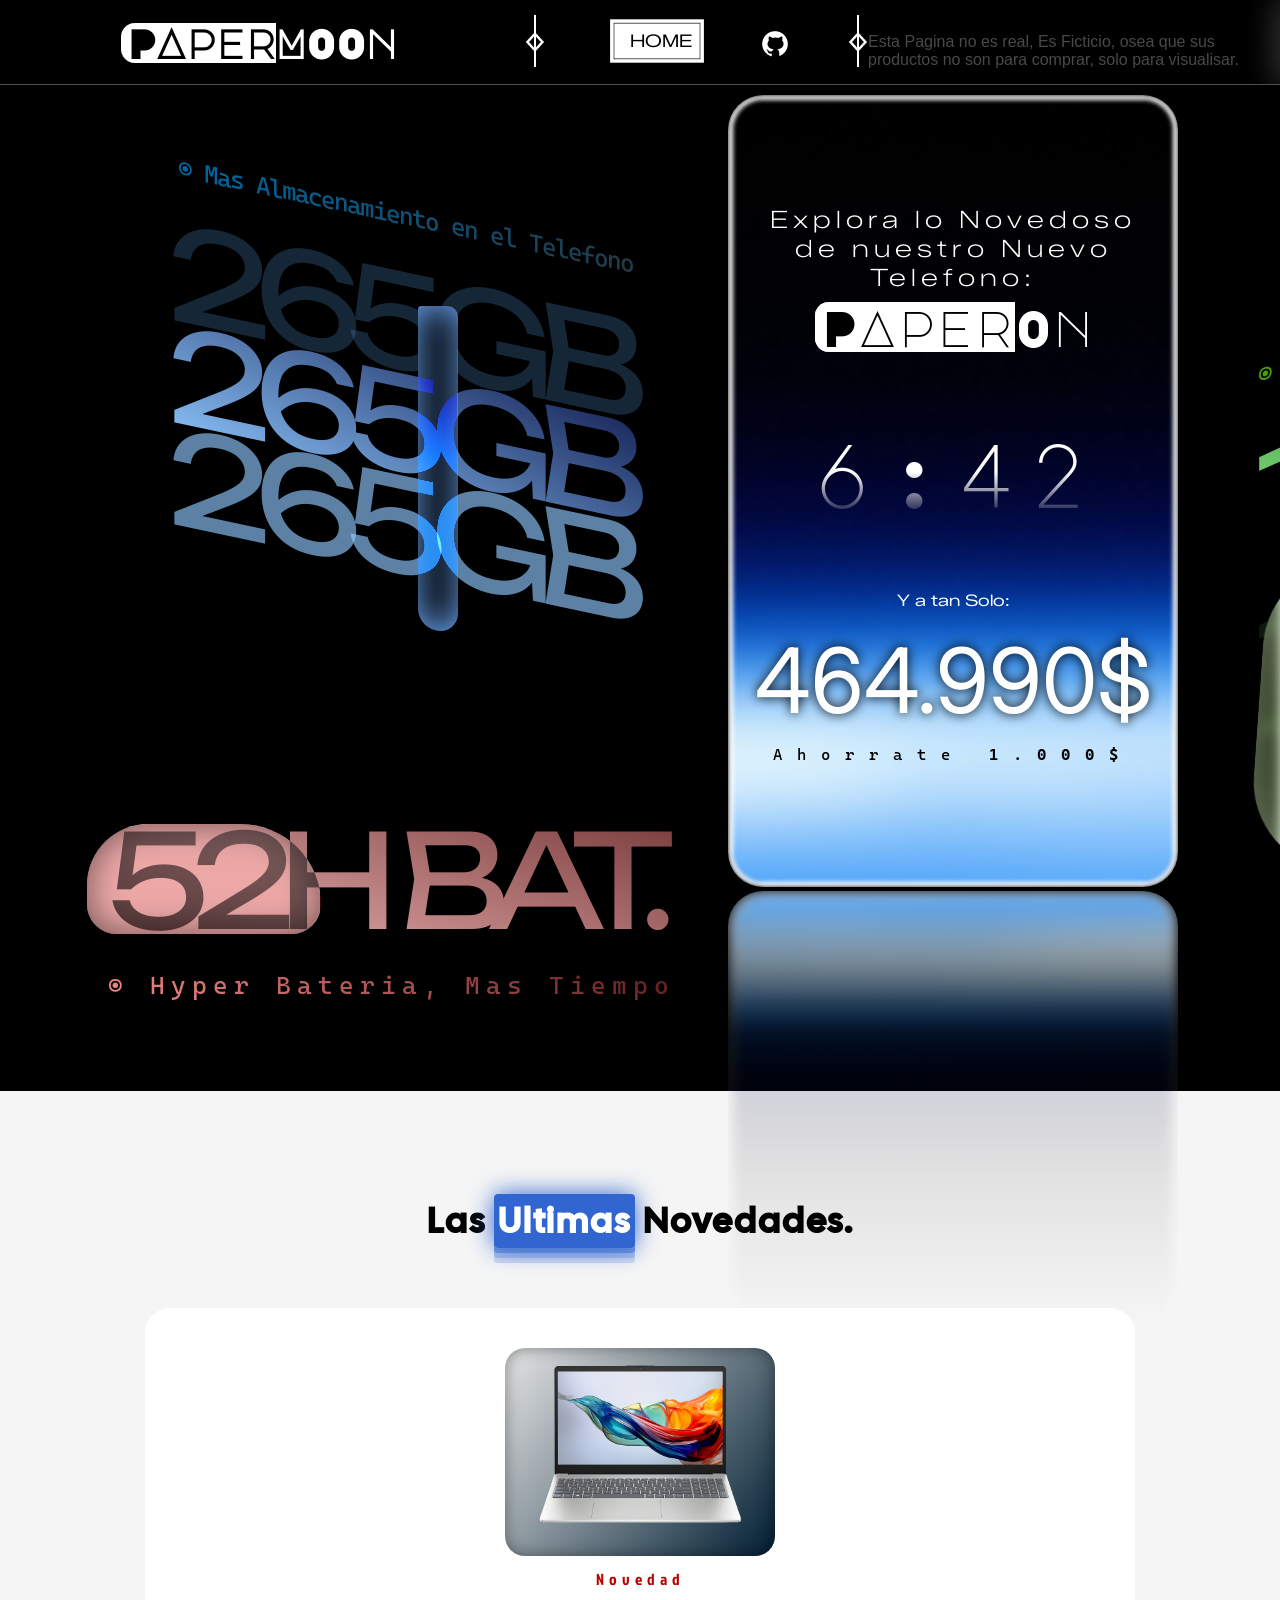
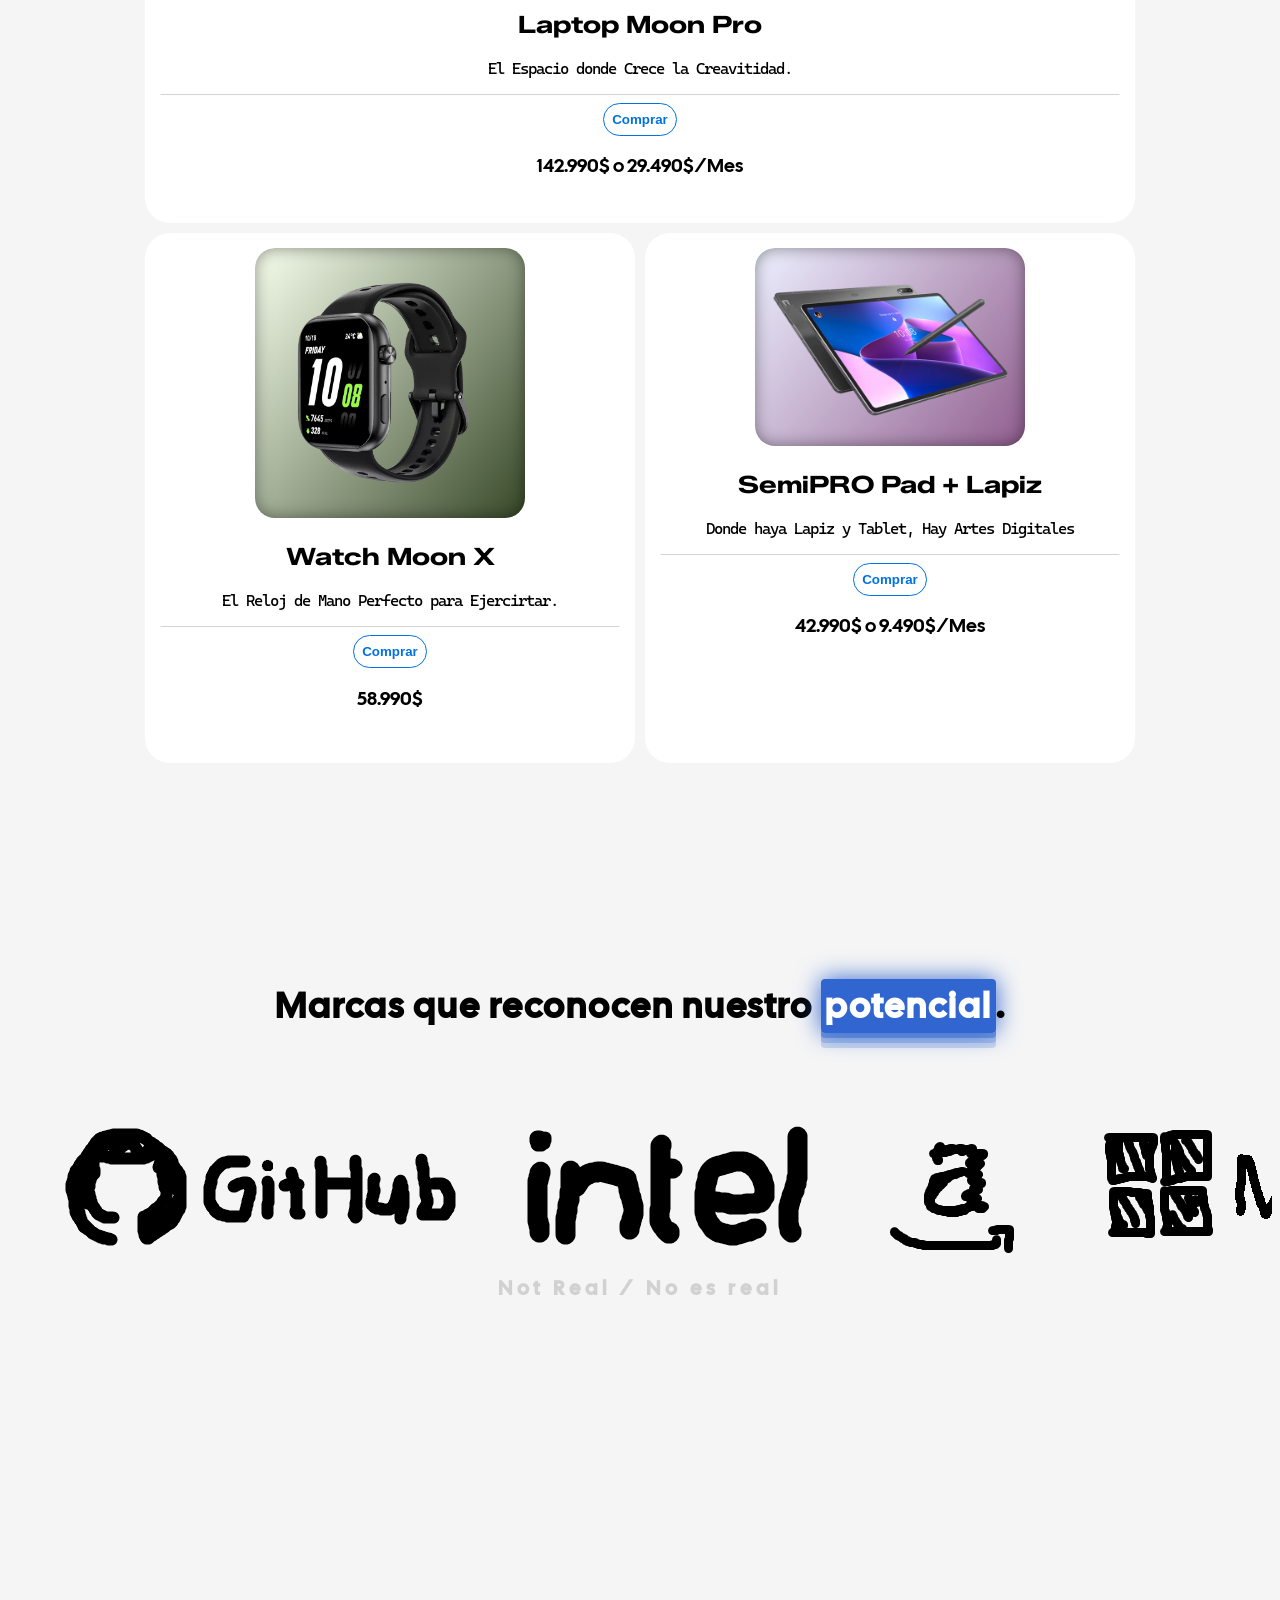
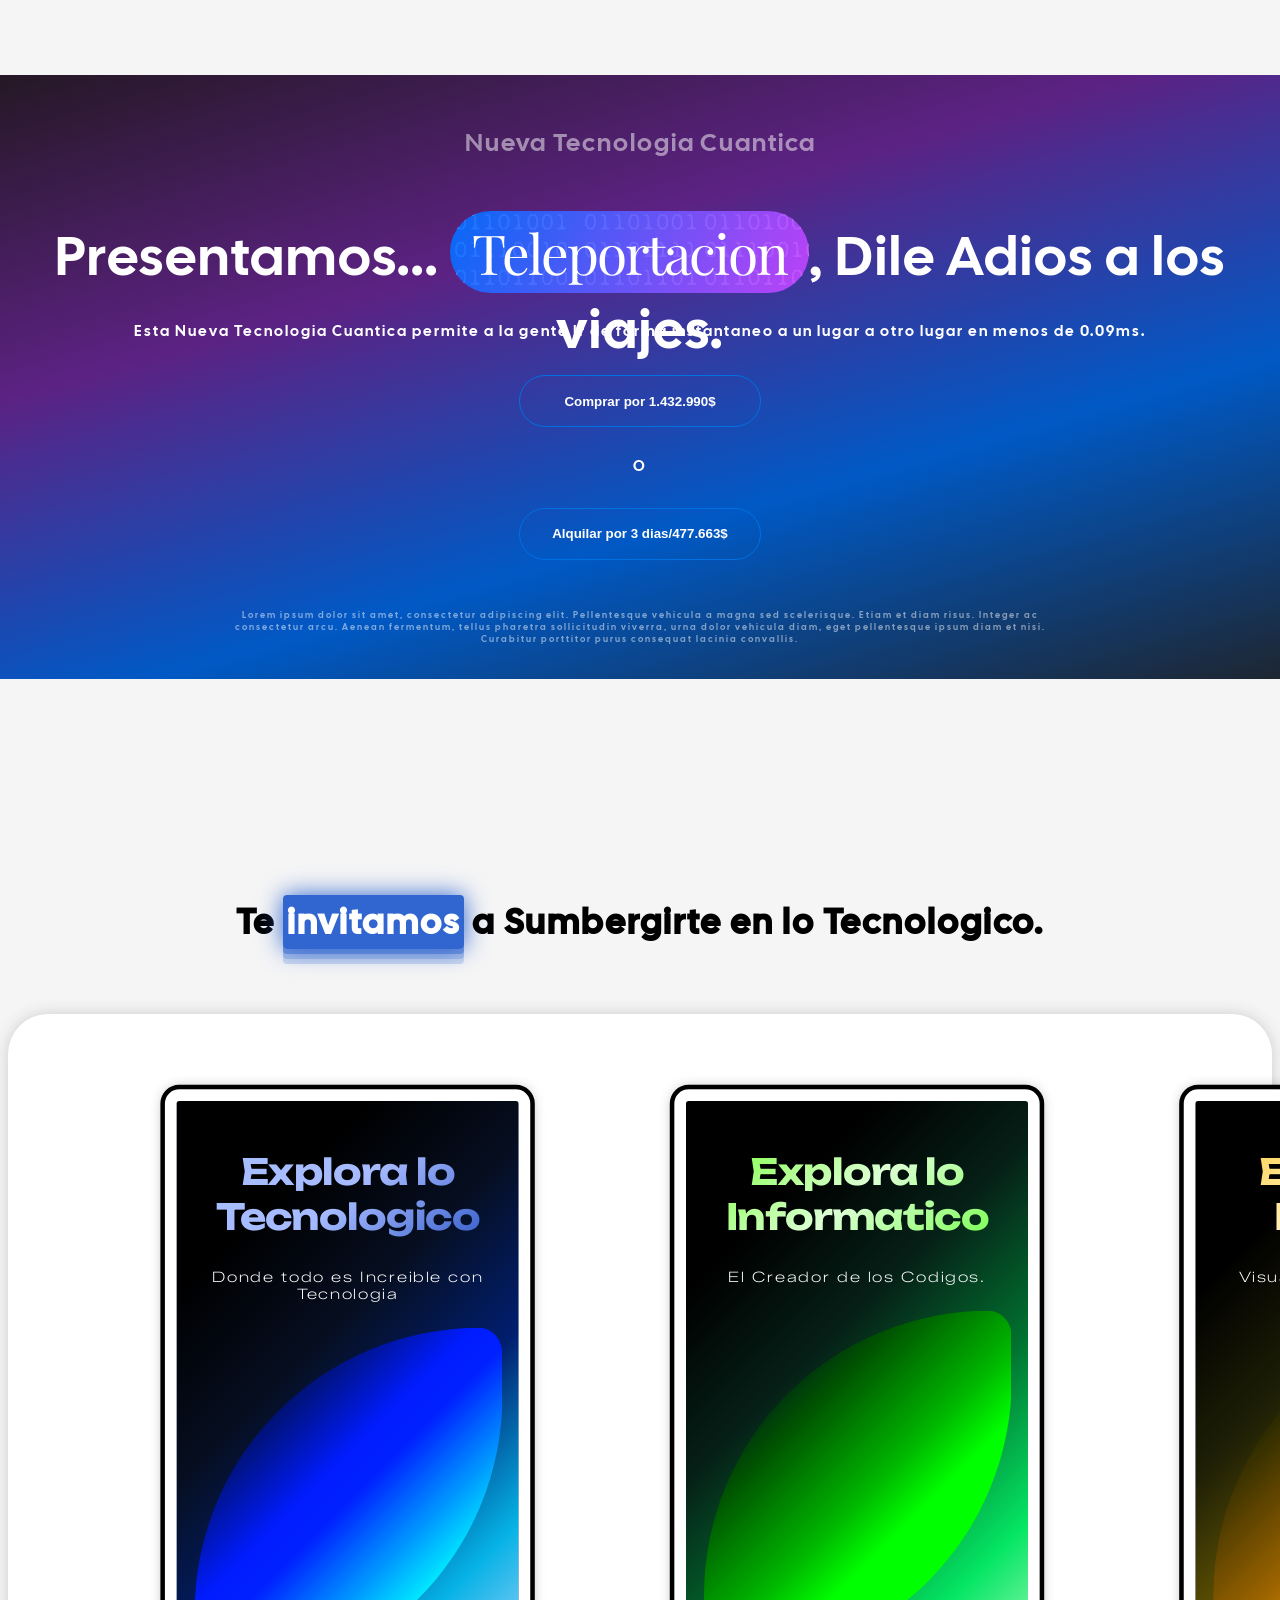
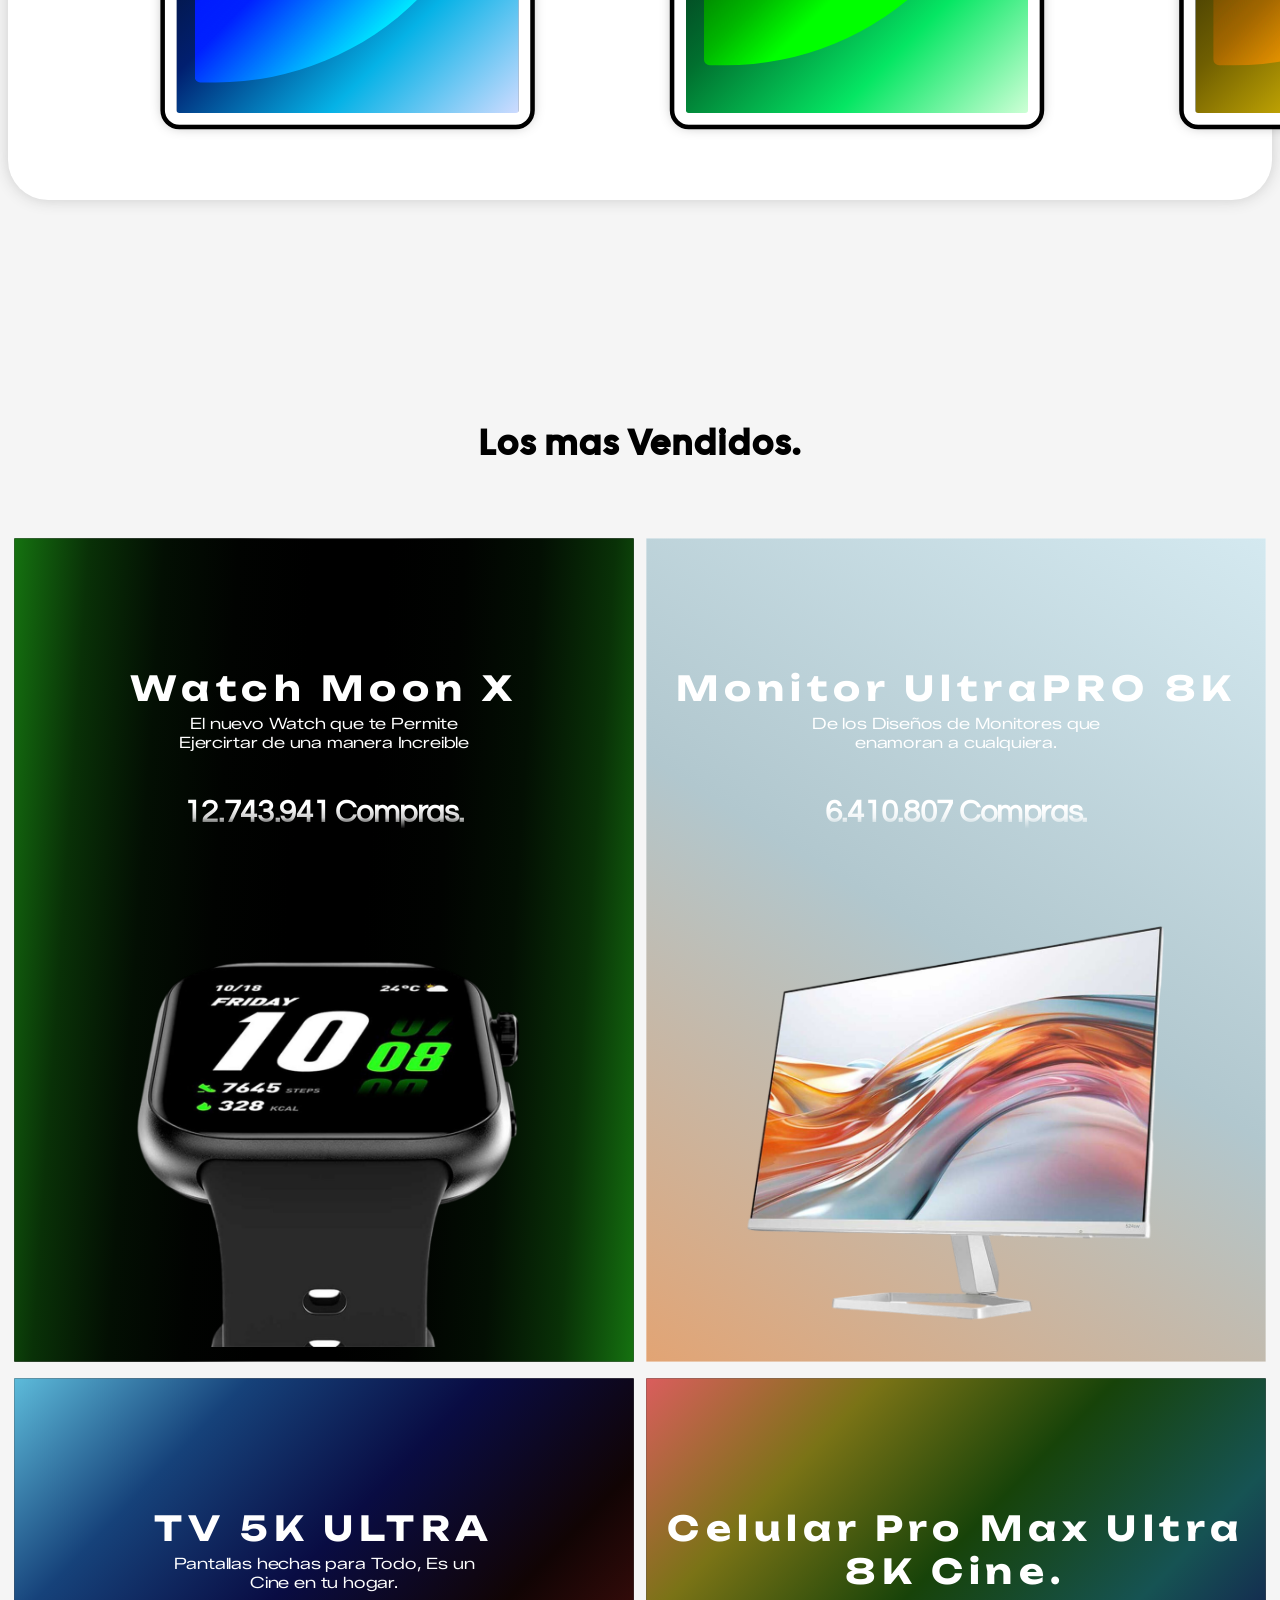
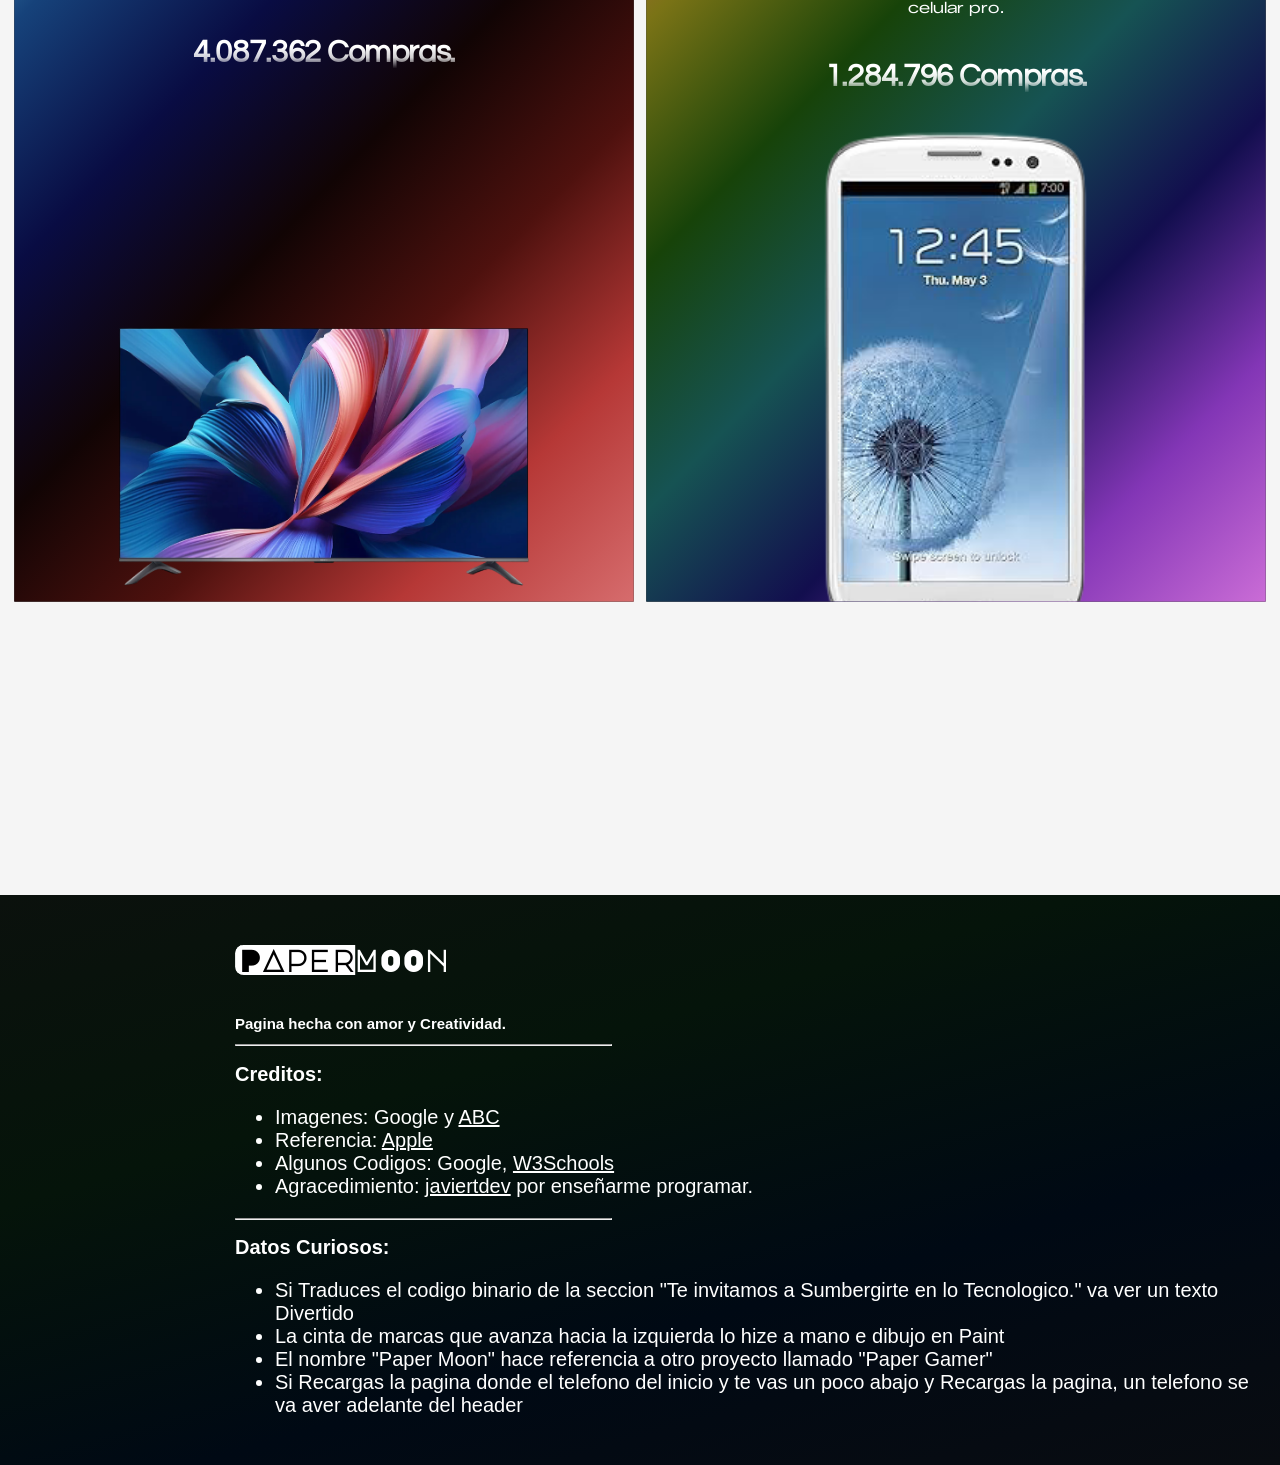
==== index.html @ 902963f0 "Creacion de PAPER MOON" ====
<!DOCTYPE html>
    <html>
        <head>
            <link href="https://fonts.googleapis.com/css2?family=Major+Mono+Display&display=swap" rel="stylesheet">

            <link href="https://fonts.googleapis.com/css2?family=Zalando+Sans+Expanded:ital,wght@0,200..900;1,200..900&display=swap" rel="stylesheet">

            <link href="https://fonts.googleapis.com/css2?family=Unbounded:wght@200..900&display=swap" rel="stylesheet">

            <link href="https://fonts.googleapis.com/css2?family=Syne+Mono&display=swap" rel="stylesheet">

            <link href="https://fonts.googleapis.com/css2?family=Turret+Road:wght@200;300;400;500;700;800&display=swap" rel="stylesheet">

            <link href="https://fonts.googleapis.com/css2?family=Cascadia+Mono:ital,wght@0,200..700;1,200..700&display=swap" rel="stylesheet">

            <link href="https://fonts.googleapis.com/css2?family=Inter:ital,opsz,wght@1,14..32,100&display=swap" rel="stylesheet">

            <link href="https://fonts.googleapis.com/css2?family=Cal+Sans&display=swap" rel="stylesheet">

            <link href="https://fonts.googleapis.com/css2?family=Jockey+One&display=swap" rel="stylesheet">

            <link href="https://fonts.googleapis.com/css2?family=Playfair+Display:ital,wght@0,400..900;1,400..900&display=swap" rel="stylesheet">

            <link href="https://fonts.googleapis.com/css2?family=Questrial&display=swap" rel="stylesheet">

            <title>Paper Moon</title>

            <meta charset="UTF-8">
            <link rel="stylesheet" href="styles.css">
            <link rel="icon" type="image/x-icon" href="Images/Logo-PAPERMOON.ico">
        </head>
        <body id="body">
            <div class="Blur-Background-Effect"></div>

            <header class="HeaderStyle">

                <h2 class="TitleStyle"><a id="PAPERstyle">PAper</a>MOOn</h2> 

                <div id="HRvertical" style="margin-left: 120px;">
                    <img style="margin-left: 9px; margin-top: 38px;" src="Images/detalleTrianguloHR.png" width="20px">
                    <div id="line-style-top"></div>
                </div>

                <a href="index.html" class="LINKBUTTONstyle">HOME</a>

                <a href="https://github.com/MaxPyxel"><img src="Images/GitHub_Logo.png" width="32px" id="icongithub"></a>

                <div id="HRvertical" style="margin-left: 120px;">
                    <img style="margin-left: 9px; margin-top: 38px;" src="Images/detalleTrianguloHR.png" width="20px">
                    <div id="line-style-top"></div>
                </div>

                <p style="color: #d8d8d856; margin-top: 40px;">Esta Pagina no es real, Es Ficticio, osea que sus productos no son para comprar, solo para visualisar.</p>
            </header>



            <div class="AIRE"></div>

            <section id="CONTENIDO_PRINCIPAL">
                <div id="Centralizador-central-top">
                    <section id="CONTENIDO_GB">
                        <p id="gb-p-telefono">265GB</p>
                        <p id="Extra-Strong-style">◉ Mas Almacenamiento en el Telefono</p>
                        <div id="circle-vidrio-detalle-2"></div>
                    </section>
            
                    <section id="CONTENIDO_RAM">
                        <p id="Extra-Strong-style-ram">◉Mas Rendimiento Ultrarapido</p>
                        <p id="ram-p-telefono">16.5RAM</p>
                        <div id="circle-vidrio-detalle-1"><img src="Images/icon1.png" width="260px" style="margin: 20px; opacity: 0.2;"></div>
                    </section>
                    
                    <section id="CONTENIDO_BATERIA">
                        <p id="bateria-p-telefono">52H BAT.</p>
                        <p id="Extra-Strong-style-bateria">◉ Hyper Bateria, Mas Tiempo</p>
                        <div id="circle-vidrio-detalle-3"></div>
                    </section>
            
                    <section id="CONTENIDO_CENTRAL_TOP">
                        <div id="fondo-oscuro-CONTENIDO-TOP-1"></div>
                        <div id="fondo-oscuro-CONTENIDO-TOP-2"></div>
                        <img id="img-nuevo-div-h2" src="Images/background-linear-central2.png">
                        <img id="img-nuevo-div-h2-borroso" src="Images/background-linear-central2.png">
            
                        <div id="borde-celular-style"></div>
            
                        <div id="div-top-nuevotelefono">
                            <h2 id="prestetacion-text-top">Explora lo Novedoso de nuestro Nuevo Telefono:<p id="p-Telefono">
                                <a id="PAPERstyle">PAper</a>On</p>
                            </a></h2>
                            <h2 id="hora-fictisia-celular-style">6<a id="pestañeo">:</a>42</h2>
                            <p id="p-precio-style">Y a tan Solo:</p>
                            <p id="precio-celular-style">464.990$</p>
                            <p id="p-precio-style-2">Ahorrate <strong>1.000$</strong></p>
                        </div>
                    </section>
                </div>
            </section>


            <div class="AIRE" style="margin-top: 320px;"></div>

            <section id="CONTENIDO_SEMI_TOP">
                <h2 class="title-se-top">Las <span class="span-style">Ultimas</span> Novedades.</h2>

                <section id="CONTENIDO_NOVEDADES_BOXS">
                    <div class="Box-Novedades-type-1">
                        <img class="image-novedades-producto" src="Images/icon-objet-novedades-1.png" width="250px">
                        <p style="color: #bf0000; margin-top: 8px; letter-spacing: 5px; font-family: 'Jockey One';">Novedad</p>
                        <h2 class="h2-title-novedades-div">Laptop Moon Pro</h2>
                        <p class="desc-p-novedades-div">El Espacio donde Crece la Creavitidad.</p>
        
                        <hr style="border-color: transparent; border-top: 0.1px rgb(211, 211, 211) solid;">
        
                        <button class="button-comprar-novedades" onclick="alert('El Producto Viene en Camino C:')">Comprar</button>
                        <h1 class="preci-novedades-div">142.990$ o 29.490$/Mes</h1>
                    </div>

                    <div class="display-horizontal-novedades-div">
                        <div class="Box-Novedades-type-2">
                            <img class="image-novedades-producto" src="Images/icon-objet-novedades-2.png" width="250px" style="background-image: linear-gradient(-52deg, #384929, #f7ffed);">
                            <h2 class="h2-title-novedades-div">Watch Moon X</h2>
                            <p class="desc-p-novedades-div">El Reloj de Mano Perfecto para Ejercirtar.</p>
            
                            <hr style="border-color: transparent; border-top: 0.1px rgb(211, 211, 211) solid;">
            
                            <button class="button-comprar-novedades" onclick="alert('El Producto Viene en Camino C:')">Comprar</button>
                            <h1 class="preci-novedades-div">58.990$</h1>
                        </div>
        
                        <div class="Box-Novedades-type-3">
                            <img class="image-novedades-producto" src="Images/icon-objet-novedades-3.png" width="250px" style="background-image: linear-gradient(-52deg, #915f8f, #edf0ff);">
                            <h2 class="h2-title-novedades-div">SemiPRO Pad + Lapiz</h2>
                            <p class="desc-p-novedades-div">Donde haya Lapiz y Tablet, Hay Artes Digitales</p>
            
                            <hr style="border-color: transparent; border-top: 0.1px rgb(211, 211, 211) solid;">
            
                            <button class="button-comprar-novedades" onclick="alert('El Producto Viene en Camino C:')">Comprar</button>
                            <h1 class="preci-novedades-div">42.990$ o 9.490$/Mes</h1>
                        </div>
                    </div>
                </section>

            </section>

            <section id="CONTENIDO_MEDIO_TOP">
                <h2 class="title-se-top">Marcas que reconocen nuestro <span class="span-style">potencial</span>.</h2>
                <div id="marcas-move-anim-div"></div>
                <h2 class="title-se-top" style="color: rgb(209, 209, 209); letter-spacing: 5px; font-size: 20px;">Not Real / No es real</h2>
            </section>

            <section id="CONTENIDO_ESPECIAL">
                <h2 class="title-especial-top-1">Nueva Tecnologia Cuantica</h2>
                <h2 class="title-especial-top-2">Presentamos... <div id="background-image-style-special"><span class="span-style-2">Teleportacion</span></div>, Dile Adios a los viajes.</h2>
                <p class="title-especial-top-3">Esta Nueva Tecnologia Cuantica permite a la gente Ir de forma instantaneo a un lugar a otro lugar en menos de 0.09ms.</p>

                <div style="width: 240px; margin: 0 auto;">
                    <button class="button-comprar-teleportacion" onclick="alert('1, 2, 3... Ha Sido Teleportado!!!')">Comprar por 1.432.990$</button>
                    <h2 class="title-especial-top-3" style="margin-top: 30px;">O</h2>
                    <button class="button-comprar-teleportacion" onclick="alert('1, 2, 3... Alquilado!!!')">Alquilar por 3 dias/477.663$</button>
                </div>

                <h2 class="title-especial-top-1" style="font-size: 9px; width: 830px; margin: 0 auto; margin-top: 50px;">Lorem ipsum dolor sit amet, consectetur adipiscing elit. Pellentesque vehicula a magna sed scelerisque. Etiam et diam risus. Integer ac consectetur arcu. Aenean fermentum, tellus pharetra sollicitudin viverra, urna dolor vehicula diam, eget pellentesque ipsum diam et nisi. Curabitur porttitor purus consequat lacinia convallis.</h2>
            </section>

            <h2 class="title-se-top" style="margin-top: 220px;">Te <span class="span-style">invitamos</span> a Sumbergirte en lo Tecnologico.</h2>

            <section id="CONTENIDO_MEDIO_ABAJO">
                <div id="Centralizador-central-abajo">
                    <div class="Box-Comercio">
                        <h2 id="title-div-tecn">Explora lo Tecnologico</h2>
                        <p id="desc-div-tecn">Donde todo es Increible con Tecnologia</p>
            
                        <p id="cero-uno-text-div-tecn">01010100 01101001 01101001 01101001 01101001 01100010 01110101 01110010 01101111 01101110 00101100 00100000 01110000 01100001 01101100 01101101 01100001 00100000 01100101 01101110 00100000 01101100 01100001 00100000 01100011 01100001 01100010 01100101 01111010 01100001 00101100 00100000 01110100 01101001 01101001 01101001 01101001 01100010 01110101 01110010 01101111 01101110 00101100 00100000 01110000 01100001 01101100 01101101 01100001 00100000 01100101 01101110 00100000 01101100 01100001 00100000 01101110 01100001 01110010 01101001 01111010 00101100 00100000 01110100 01101001 01101001 01101001 01101001 01101001 01100010 01110101 01110010 01101111 01101110 00101100 00100000 01110000 01100001 01101100 01101101 01100001 00100000 01100101 01101110 00100000 01101100 01100001 01110011 00100000 01101111 01110010 01100101 01101010 01100001 01110011 00101100 00100000 01100101 01100011 01101000 01101111 00100000 01110000 01101111 01110010 00100000 01101101 01100001 01111000 00101110</p>
                    </div>
    
                    <div class="Box-Comercio-2">
                        <h2 id="title-div-tecn-2">Explora lo Informatico</h2>
                        <p id="desc-div-tecn">El Creador de los Codigos.</p>
            
                        <p id="cero-uno-text-div-tecn">01010100 01101001 01101001 01101001 01101001 01100010 01110101 01110010 01101111 01101110 00101100 00100000 01110000 01100001 01101100 01101101 01100001 00100000 01100101 01101110 00100000 01101100 01100001 00100000 01100011 01100001 01100010 01100101 01111010 01100001 00101100 00100000 01110100 01101001 01101001 01101001 01101001 01100010 01110101 01110010 01101111 01101110 00101100 00100000 01110000 01100001 01101100 01101101 01100001 00100000 01100101 01101110 00100000 01101100 01100001 00100000 01101110 01100001 01110010 01101001 01111010 00101100 00100000 01110100 01101001 01101001 01101001 01101001 01101001 01100010 01110101 01110010 01101111 01101110 00101100 00100000 01110000 01100001 01101100 01101101 01100001 00100000 01100101 01101110 00100000 01101100 01100001 01110011 00100000 01101111 01110010 01100101 01101010 01100001 01110011 00101100 00100000 01100101 01100011 01101000 01101111 00100000 01110000 01101111 01110010 00100000 01101101 01100001 01111000 00101110</p>
                    </div>
    
                    <div class="Box-Comercio-3">
                        <h2 id="title-div-tecn-3">Explora lo Increible</h2>
                        <p id="desc-div-tecn">Visual + Codigo = Increible</p>
            
                        <p id="cero-uno-text-div-tecn">01010100 01101001 01101001 01101001 01101001 01100010 01110101 01110010 01101111 01101110 00101100 00100000 01110000 01100001 01101100 01101101 01100001 00100000 01100101 01101110 00100000 01101100 01100001 00100000 01100011 01100001 01100010 01100101 01111010 01100001 00101100 00100000 01110100 01101001 01101001 01101001 01101001 01100010 01110101 01110010 01101111 01101110 00101100 00100000 01110000 01100001 01101100 01101101 01100001 00100000 01100101 01101110 00100000 01101100 01100001 00100000 01101110 01100001 01110010 01101001 01111010 00101100 00100000 01110100 01101001 01101001 01101001 01101001 01101001 01100010 01110101 01110010 01101111 01101110 00101100 00100000 01110000 01100001 01101100 01101101 01100001 00100000 01100101 01101110 00100000 01101100 01100001 01110011 00100000 01101111 01110010 01100101 01101010 01100001 01110011 00101100 00100000 01100101 01100011 01101000 01101111 00100000 01110000 01101111 01110010 00100000 01101101 01100001 01111000 00101110</p>
                    </div>
                </div>
            </section id="CONTENIDO_SEMI_ABAJO">
                <h2 class="title-se-top" style="margin-top: 220px;">Los mas Vendidos.</h2>

                <div id="display-horizontal-vendidos-div">

                    <div class="Box-Vendidos">
                        <h2 class="name-producto-vendidos-box">Watch Moon X</h2>
                        <p class="desc-producto-vendidos-box">El nuevo Watch que te Permite Ejercirtar de una manera Increible</p>
    
                        <h1 class="numero-compras-vendidos-box">12.743.941 Compras.</h1>
    
                        <div class="div-image-vendidos-box">
                            <img class="image-vendidos-bottom-box-1" src="Images/objet-1-images.png" width="489px">
                        </div>
                    </div>
                    
                    <div class="Box-Vendidos-2">
                        <h2 class="name-producto-vendidos-box">Monitor UltraPRO 8K</h2>
                        <p class="desc-producto-vendidos-box">De los Diseños de Monitores que enamoran a cualquiera.</p>
    
                        <h1 class="numero-compras-vendidos-box">6.410.807 Compras.</h1>
    
                        <div class="div-image-vendidos-box" style="bottom: 0; width: 520px;">
                            <img class="image-vendidos-bottom-box-1" src="Images/objet-2-images.png" width="520px">
                        </div>
                    </div>
                </div>

                 <div id="display-horizontal-vendidos-div">
                    <div class="Box-Vendidos-3">
                             <h2 class="name-producto-vendidos-box">TV 5K ULTRA</h2>
                             <p class="desc-producto-vendidos-box">Pantallas hechas para Todo, Es un Cine en tu hogar.</p>
         
                             <h1 class="numero-compras-vendidos-box">4.087.362 Compras.</h1>
         
                             <div class="div-image-vendidos-box" style="width: 420px; bottom: 0; margin-top: 264px;">
                                 <img class="image-vendidos-bottom-box-1" src="Images/objet-3-images.png" width="420px">
                             </div>
                         </div>
                         
                     <div class="Box-Vendidos-4">
                             <h2 class="name-producto-vendidos-box">Celular Pro Max Ultra 8K Cine.</h2>
                             <p class="desc-producto-vendidos-box">celular pro.</p>
         
                             <h1 class="numero-compras-vendidos-box">1.284.796 Compras.</h1>
         
                             <div class="div-image-vendidos-box" style="bottom: 0; width: 290px;">
                                 <img class="image-vendidos-bottom-box-1" src="Images/telefono-max.png" width="290px">
                             </div>
                         </div>
                    </div>
                </div>
            </section>

            <div class="AIRE" style="margin-top: 200px;"></div>

            <div class="footer">
                <p style="width: 620px; scale: calc(0.6); margin-bottom: 30px;" id="p-Telefono"><a id="PAPERstyle">PAper</a>MOOn</p>

                <h2 style="color: white; margin-left: 205px; font-size: 15px; font-family: 'Gill Sans', 'Gill Sans MT', Calibri, 'Trebuchet MS', sans-serif;">Pagina hecha con amor y Creatividad.</h2>

                <hr style="margin-left: 205px; width: 375px;">

                <h2 style="color: white; margin-left: 205px; font-size: 20px; font-family: 'Gill Sans', 'Gill Sans MT', Calibri, 'Trebuchet MS', sans-serif;">Creditos:</h2>
                
                <ul style="color: white; margin-left: 205px; font-size: 20px; font-family: 'Gill Sans', 'Gill Sans MT', Calibri, 'Trebuchet MS', sans-serif;">
                    <li>Imagenes: Google y <a style="color: white;" href="https://www.abc.cl">ABC</a></li>
                    <li>Referencia: <a style="color: white;" href="https://www.apple.com"> Apple</a></li>
                    <li>Algunos Codigos: Google, <a style="color: white;" href="https://www.w3schools.com">W3Schools</a></li>
                    <li>Agracedimiento: <a style="color: white;" href="https://github.com/javiertdev">javiertdev</a> por enseñarme programar.</li>
                </ul>

                <hr style="margin-left: 205px; width: 375px;">

                <h2 style="color: white; margin-left: 205px; font-size: 20px; font-family: 'Gill Sans', 'Gill Sans MT', Calibri, 'Trebuchet MS', sans-serif;">Datos Curiosos:</h2>

                <ul style="color: white; margin-left: 205px; font-size: 20px; font-family: 'Gill Sans', 'Gill Sans MT', Calibri, 'Trebuchet MS', sans-serif;">
                    <li>Si Traduces el codigo binario de la seccion "Te invitamos a Sumbergirte en lo Tecnologico." va ver un texto Divertido</li>
                    <li>La cinta de marcas que avanza hacia la izquierda lo hize a mano e dibujo en Paint</li>
                    <li>El nombre "Paper Moon" hace referencia a otro proyecto llamado "Paper Gamer"</li>
                    <li>Si Recargas la pagina donde el telefono del inicio y te vas un poco abajo y Recargas la pagina, un telefono se va aver adelante del header</li>
                </ul>
            </div>

        </body>
    </html>
---- styles.css ----
.TitleStyle {
    color: white;
    font-family: "Major Mono Display", sans-serif;
    margin-left: 120px;
    margin-top: 30px;
    font-size: 40px;
    display: inline-flex;
}

#HRvertical {
    width: 40px;
    height: 60px;
    margin-left: 50px;
    position: relative;
    display: inline-flex;
}

#PAPERstyle {
    background-color: white;
    height: 40px;
    color: black;
    border-bottom-left-radius: 14px;
    border-top-left-radius: 14px;
    border-left: 5px solid white;
}

.LINKBUTTONstyle {
    background-color: white;
    color: black;
    width: 107px;
    height: 30px;
    padding: 10px;
    border: 1px solid black;
    outline: 5px solid white;
    text-align: center;
    font-size: 25px;
    font-family: "Zalando Sans Expanded", sans-serif;
    text-decoration: none;
    cursor: pointer;
    margin-top: 22px;
    margin-left: 50px;
    padding-left: 22px;
    transition: ease 0.12s, font-weight 0.26s, outline-width 0.02s;
    display: inline-flex;
    scale: calc(0.7);
}

.LINKBUTTONstyle:hover {
    outline-width: 11px;
    outline-style: double;
    color: white;
    background-color: black;
    border-radius: 2px;
}

.LINKBUTTONstyle:active {
    background-color: white;
    color: black;
    outline-width: 2px;
}

.HeaderStyle {
    background-color: rgba(0, 0, 0, 0.623);
    width: 100%;
    height: 90px;
    border-bottom: 1px black;
    padding: 1px;
    padding-right: 15px;
    margin-top: -8px;
    margin-left: -8px;
    box-shadow: 0 0 15px black;
    position: fixed;
    display: inline-flex;
    z-index: 2;
    border-bottom: 0.1px solid rgba(255, 255, 255, 0.315);
}

.Blur-Background-Effect {
    background-color: rgba(0, 0, 0, 0);
    backdrop-filter: blur(16px);
    z-index: 1;
    position: fixed;
    width: 100%;
    height: 90px;
    padding: 1px;
    padding-right: 15px;
    margin-top: -8px;
    margin-left: -8px;
}

.AIRE {
    width: 100%;
    height: 83px;
    padding: 1px;
    padding-right: 15px;
    margin-top: -8px;
    margin-left: -8px;
}

.Image-Central {
    width: 100%;
    height: 100%;
    z-index: -2;
    opacity: 0.2;
    filter: saturate(0%);
    box-shadow: 0 0 40px rgb(0, 0, 0), 0 0 9px white;
    border-bottom: 15px solid rgb(20, 20, 20);
    -webkit-mask-image: linear-gradient(black, transparent);
    mask-image: linear-gradient(black, transparent);
    -webkit-user-drag: none;
    user-select: none;
    position: absolute;
    margin: -8px;
}

#line-style-top {
    width: 2px;
    height: 52px;
    position: absolute;
    background-color: white;
    margin-top: 22px;
    margin-left: 18px;
}

#CONTENIDO_CENTRAL_TOP {
    background-color: transparent;
    width: 100%;
    margin: 0 auto;
}

#Centralizador-central-top {
    margin: 0 auto;
    width: 1888px;
}

#body {
    background-color: #f5f5f5;
    font-family: Arial, Helvetica, sans-serif;
    color: black;
}


#div-top-nuevotelefono {
    background-color: transparent;
    margin-left: 720px;
    margin-top: 31px;
    width: 450px;
}

#prestetacion-text-top {
    color: white;
    z-index: 2;
    margin-top: 120px;
    letter-spacing: 5px;
    font-family: "Zalando Sans Expanded", sans-serif;
    font-weight: lighter;
    text-align: center;
    width: 400px;
    font-size: 24px;
    margin-left: 25px;
}

#img-nuevo-div-h2 {
    width: 440px;
    margin-top: -110px;
    margin-left: 720px;
    border: 5px white solid;
    position: absolute;
    border-radius: 35px;
    z-index: -1;
    filter: blur(2px);
    -webkit-mask-image: linear-gradient(black, black);
    mask-image: linear-gradient(black, black);
    animation-name: prender-telefono-start-anim;
    animation-duration: 1.2s;
}

@keyframes prender-telefono-start-anim {
    0% {opacity: 0;}
    82% {opacity: 0;}
    100% {opacity: 1;}
}

#p-Telefono {
    color: white;
    font-family: "Major Mono Display", sans-serif;  
    font-weight: bolder;
    font-size: 50px;
    text-align: center;
    margin-top: 10px;
    letter-spacing: 2px;
    margin-left: 2px;
    animation-name: text-rotate-linear-gradient;
    animation-timing-function: 1s;
    animation-iteration-count: infinite;
    animation-timing-function: linear;
}

@keyframes text-rotate-linear-gradient {
    0% {letter-spacing: 0px;}
    100% {letter-spacing: 22px;}
}

#img-nuevo-div-h2-borroso {
    width: 440px;
    height: 420px;
    margin-top: 686px;
    filter: blur(6px);
    transform: rotate(180deg);
    margin-left: 720px;
    border: 5px white double;
    position: absolute;
    border-radius: 35px;
    z-index: -1;
    -webkit-mask-image: linear-gradient(transparent, rgba(0, 0, 0, 0.075), rgba(0, 0, 0, 0.199), black);
    mask-image: linear-gradient(transparent, rgba(0, 0, 0, 0.075), rgba(0, 0, 0, 0.192), black);
    animation-name: prender-telefono-start-anim;
    animation-duration: 1.2s;
}

#gb-p-telefono {
    background: linear-gradient(20deg, #8fc9ff, #0a1347);
    background-clip: text;        
    color: transparent;
    font-family: "Unbounded";
    text-shadow: 0 102px #8fc9ffa4, 0 -102px #569add3f;
    font-size: 130px;
    margin-left: 160px;
    margin-top: 260px;
    letter-spacing: -16px;
    width: 500px;
    transform: skewY(12deg);
}

#ram-p-telefono {
    background: linear-gradient(20deg, #98ff8f, #0a4714);
    background-clip: text;        
    color: transparent;
    font-family: "Unbounded";
    text-shadow: 0 168px #61a75b25, 0 268px #98ff8f1f;
    font-size: 130px;
    letter-spacing: -16px;
    width: 590px;
    z-index: 0;
    transform: skewY(-15deg);
    margin-top: 0;
}

#bateria-p-telefono {
    background: linear-gradient(20deg, #fabfbf, #470a0a);
    background-clip: text;        
    color: transparent;
    font-family: "Unbounded";
    font-size: 130px;
    letter-spacing: -16px;
    width: 890px;
    z-index: 0;
}

#Extra-Strong-style {
    letter-spacing: -2px;
    font-size: 25px;
    background: linear-gradient(to right, #0066a1, #ffffff2c);
    background-clip: text;        
    color: transparent;
    margin-top: -420px;
    margin-left: 170px;
    width: 590px;
    height: 40px;
    font-family: "Cascadia Mono";
    transform: skewY(12deg);
}

#Extra-Strong-style-ram {
    letter-spacing: 6px;
    font-size: 25px;
    background: linear-gradient(to right, #48a100, #ffffff2c);
    background-clip: text;        
    color: transparent;
    margin-top: 70px;
    width: 640px;
    height: 40px;
    font-family: "Cascadia Mono";
    transform: skewY(-15deg);
}


#Extra-Strong-style-bateria {
    letter-spacing: 6px;
    font-size: 25px;
    background: linear-gradient(20deg, #ff8f8f, #470a0a);   
    background-clip: text;        
    color: transparent;
    transform: rotate(0deg);
    margin-top: -120px;
    width: 640px;
    height: 40px;
    font-family: "Cascadia Mono";
}

#CONTENIDO_GB {
    margin-top: -120px;
    width: 660px;
    position: absolute;
    animation-name: start-web-animation-anim;
    animation-duration: 1.8s;
    animation-timing-function: cubic-bezier(0.175, 0.285, 1.32, 1.275);
}

#CONTENIDO_RAM {
    position: absolute;
    margin-left: 1250px;
    height: 120px;
    animation-name: start-web-animation-anim-2;
    animation-duration: 1.8s;
    animation-timing-function: cubic-bezier(0.175, 0.285, 1.32, 1.275);
}

#CONTENIDO_BATERIA {
    position: absolute;
    margin-left: 100px;
    margin-top: 465px;
    height: 120px;
    animation-name: start-web-animation-anim-3;
    animation-duration: 1.8s;
    animation-timing-function: cubic-bezier(0.175, 0.285, 1.32, 1.275);
}

@keyframes start-web-animation-anim {
    0% {transform: translateY(150px); opacity: 0; filter: blur(6px);}
    100% {transform: translateY(0px); opacity: 1; filter: blur(0px);}
}

@keyframes start-web-animation-anim-2 {
    0% {opacity: 0;}
    20% {transform: translateY(80px); opacity: 0; filter: blur(6px);}
    100% {transform: translateY(0px); opacity: 1; filter: blur(0px);}
}

@keyframes start-web-animation-anim-3 {
    0% {opacity: 0;}
    15% {transform: translateY(-50px); opacity: 0; filter: blur(6px);}
    100% {transform: translateY(0px); opacity: 1; filter: blur(0px);}
}

#borde-celular-style {
    width: 440px;
    height: 782px;
    filter: blur(2px);
    transform: rotate(180deg);
    margin-left: 720px;
    margin-top: -110px;
    border: 5px white double;
    background-color: black;
    opacity: 0;
    position: absolute;
    border-radius: 35px;
    -webkit-mask-image: linear-gradient(black, black);
    mask-image: linear-gradient(black, black);
    animation-name: invisble-start-telefono-anim;
    animation-duration: 1.2s;
    z-index: 3;
}

@keyframes invisble-start-telefono-anim {
    0% {opacity: 1;}
    82% {opacity: 1;}
    100% {opacity: 0;}
}

#hora-fictisia-celular-style {
    color: white;
    text-align: center;
    font-weight: lighter;
    font-size: 90px;
    letter-spacing: 5px;
    font-family: "Major Mono Display", sans-serif;
    -webkit-mask-image: linear-gradient(to top, rgba(0, 0, 0, 0), black, black);
    mask-image: linear-gradient(to top, rgba(0, 0, 0, 0), black, black);
}

#telefono-a-style {
    font-family: "Space Mono";
    letter-spacing: -3px;
}

#pestañeo {
    z-index: 1;
    animation-name: pestañeo-anim;
    animation-duration: 1s;
    animation-iteration-count: infinite;
}

@keyframes pestañeo-anim {
    0% {opacity: 1;}
    92% {opacity: 1;}
    100% {opacity: 0;}
}

#icongithub {
    margin-left: 40px;
    margin-top: 35px;
    position: absolute;
}

#circle-vidrio-detalle-1 {
    background-color: #9cff4b2a;
    box-shadow: 0 0 85px rgba(255, 255, 255, 0.438) inset;
    backdrop-filter: blur(6px);
    width: 310px;
    height: 310px;
    margin-top: -65px;
    transform: rotate(184deg);
    border-radius: 90px;
    border-bottom-left-radius: 150px;
    border-top-left-radius: 12px;
    z-index: 1;
    position: absolute;
    animation-name: movemiento-flotando-anim;
    animation-duration: 88s;
    animation-iteration-count: infinite;
    animation-timing-function: cubic-bezier(0.19, 2, 0.82, 2);
}

#circle-vidrio-detalle-2 {
    background-color: #4b8aff00;
    box-shadow: 0 0 35px rgb(111, 173, 255) inset;
    backdrop-filter: contrast(300%);
    filter: contrast();
    width: 40px;
    height: 325px;
    margin-top: 25px;
    margin-left: 410px;
    border-radius: 1910px;
    border-bottom-left-radius: 4120px;
    border-bottom-right-radius: 3125px;
    border-top-left-radius: 582px;
    z-index: 1;
    position: absolute;
    animation-name: movemiento-flotando-anim-2;
    animation-duration: 58s;
    animation-iteration-count: infinite;
    animation-timing-function: cubic-bezier(0.19, 2, 0.82, 2);
}

#circle-vidrio-detalle-3 {
    background-color: #ce1d1d63;
    box-shadow: 0 0 35px rgba(0, 0, 0, 0.534) inset;
    backdrop-filter: invert(100%);
    width: 234px;
    height: 110px;
    margin-top: -212px;
    margin-left: -21px;
    transform: rotate(180deg);
    border-radius: 1510px;
    border-bottom-left-radius: 4120px;
    border-bottom-right-radius: 3125px;
    z-index: 1;
    position: absolute;
}

@keyframes movemiento-flotando-anim {
    0% {margin-top: -65px; transform: skewY(-15deg);}
    50% {margin-top: 0px; transform: skewY(-25deg);}
    100% {margin-top: -65px; transform: skewY(-15deg);}
}

@keyframes movemiento-flotando-anim-2 {
    0% {margin-top: 12px; transform: rotateX(45deg); transform: rotate(13deg);}
    50% {margin-top: 22px; transform: rotateX(0deg); transform: rotateY(0deg);transform: rotate(16deg);}
    100% {margin-top: 12px; transform: rotateX(40deg);transform: rotate(13deg);}
}

.Box-Comercio {
    box-shadow: 0 0 15px rgba(0, 0, 0, 0.411);
    background-color: #233C67;
    font-family: "Unbounded";
    color: white;
    width: 340px;
    height: 640px;
    padding: 20px;
    text-align: center;
    border-radius: 16px;
    cursor: pointer;
    border: 13px solid rgb(255, 255, 255);
    outline: 5px solid rgb(0, 0, 0);
    background-image: linear-gradient(315deg, #cedbff, #05b2e6, #011F70, #060e20, black, black);
    transition: all ease 0.22s, border-radius 0.6s;
    margin-left: 80px;
    margin-right: 80px;
}

.Box-Comercio:hover {
    scale: calc(1.02);
    outline-style: dashed;
    border-radius: 120px;
    border-bottom-left-radius: 6px;
    border-top-right-radius: 6px;
    filter: brightness(110%);   
}

#imagen-tecn-1 {
    position: absolute;
    width: 175px;
    transform: rotateY(46deg);
    filter:saturate(150%);
}

#title-div-tecn {
    background: linear-gradient(140deg, #a6beff, #a6bbff, #2e56c5);   
    background-clip: text;        
    color: transparent;
    font-size: 40px;
    letter-spacing: -1px;
    font-family: "Unbounded";
}

#desc-div-tecn {
    color: white;
    letter-spacing: 2px;
    font-family: "Zalando Sans Expanded", sans-serif;
    font-weight: lighter;
}

#cero-uno-text-div-tecn {
    background: linear-gradient(140deg, #ffffff, #00000000);   
    background-clip: text;        
    color: transparent;
    backdrop-filter: saturate(350%);
    border-radius: 100%;
    border-bottom-left-radius: 85px;
    border-top-left-radius: 4225px;
    border-bottom-right-radius: 4250px;
    font-family: "Syne Mono";
    letter-spacing: 1.2px;
    overflow: hidden;
    position: absolute;
    width: 340px;
    animation-name: border-radius-movemiento-anim;
    animation-duration: 10s;
    animation-timing-function: ease;
    animation-iteration-count: infinite;
    border: 0.1px solid white;
    font-size: 12px;
}

@keyframes border-radius-movemiento-anim {
    0% {border-bottom-left-radius: 85px; border-top-left-radius: 4225px; border-bottom-right-radius: 4250px; backdrop-filter: saturate(200%);}
    10% {border-bottom-left-radius: 815px; border-top-left-radius: 1225px; border-bottom-right-radius: 4250px; border-top-right-radius: 5155px;}
    20% {border-bottom-left-radius: 3215px; border-top-left-radius: 225px; border-bottom-right-radius: 3250px; backdrop-filter: saturate(150%);}
    30% {border-bottom-left-radius: 1385px; border-top-left-radius: 3225px; border-bottom-right-radius: 250px;}
    40% {border-bottom-left-radius: 2285px; border-top-left-radius: 2225px; border-bottom-right-radius: 1250px;backdrop-filter: saturate(100%);}
    50% {border-bottom-left-radius: 885px; border-top-left-radius: 25px; border-bottom-right-radius: 5320px; backdrop-filter: saturate(50%);}
    60% {border-bottom-left-radius: 985px; border-top-left-radius: 5425px; border-bottom-right-radius: 520px; border-top-right-radius: 2855px;}
    70% {border-bottom-left-radius: 185px; border-top-left-radius: 2225px; border-bottom-right-radius: 4250px; backdrop-filter: saturate(250%);}
    80% {border-bottom-left-radius: 85px; border-top-left-radius: 1225px; border-bottom-right-radius: 1250px; border-top-right-radius: 25px;}
    90% {border-bottom-left-radius: 2485px; border-top-left-radius: 3225px; border-bottom-right-radius: 2250px; border-top-right-radius: 855px;}
    100% {border-bottom-left-radius: 85px; border-top-left-radius: 4225px; border-bottom-right-radius: 4250px; backdrop-filter: saturate(100%);}
}

#CONTENIDO_MEDIO_ABAJO {
    box-shadow: 0 0 15px rgb(204, 204, 204); 
    border-radius: 40px;
    padding-top: 40px;
    padding-bottom: 40px;
    display: inline-flex;
    background-color: white;
    margin-top: 5px;
    width: 100%;
}

#precio-celular-style {
    text-align: center;
    color: white;
    font-size: 90px;
    margin-top: 0px;
    font-family: "Inter", Arial, Helvetica, sans-serif;
    text-shadow: 0 0 12px black;
}

#p-precio-style {
    text-align: center;
    color: white;
    font-family: "Zalando Sans Expanded", sans-serif;
}

#p-precio-style-2 {
    text-align: center;
    color: black;
    margin-top: -80px;
    letter-spacing: 15px;
    font-family: "Cascadia Mono";
}

@keyframes Fondo-precio-celular-Anim {
  0% {background-position: 0% 0%;}
  100% {background-position: -510% 0%}
}

#fondo-oscuro-CONTENIDO-TOP-1 {
    background-color: black;
    margin: -8px;
    margin-left: -100%;
    position: absolute;
    width: 100%;
    height: 1091px;
    margin-top: -205px;
    z-index: -15;
}

#fondo-oscuro-CONTENIDO-TOP-2 {
    background-color: black;
    margin: -8px;
    position: absolute;
    width: 100%;
    height: 1091px;
    margin-top: -205px;
    z-index: -15;
}

.title-se-top {
    font-family: "Cal Sans", sans-serif;
    letter-spacing: 2px;
    font-size: 35px;
    text-align: center;
    width: 100%;
    height: 40px;
    margin-bottom: 70px;
}

#CONTENIDO_SEMI_TOP {
    background-color: transparent;
}

#CONTENIDO_PRINCIPAL {
    background-color: transparent;
}

.Box-Novedades-type-1 {
    background-color: white;
    width: 960px;
    height: 460px;
    text-align: center;
    padding: 15px;
    border-radius: 25px;
    margin: 0 auto;
    transition: all ease 0.5s;
    padding-top: 40px;
    cursor: pointer;
}

.Box-Novedades-type-2 {
    background-color: white;
    width: 460px;
    height: 500px;
    text-align: center;
    padding: 15px;
    border-radius: 25px;
    margin: 0 auto;
    margin-top: 10px;
    margin-left: 0px;
    transition: all ease 0.5s;
    cursor: pointer;
}

.Box-Novedades-type-3 {
    background-color: white;
    width: 460px;
    height: 500px;
    text-align: center;
    padding: 15px;
    border-radius: 25px;
    margin: 0 auto;
    margin-top: 10px;
    margin-left: 10px;
    transition: all ease 0.5s;
    cursor: pointer;
}

.Box-Novedades-type-1:hover {
    transform: scale(1.02);
    border-radius: 5px;
}

.Box-Novedades-type-2:hover {
    transform: scale(1.02);
    border-radius: 5px;
}

.Box-Novedades-type-3:hover {
    transform: scale(1.02);
    border-radius: 5px;
}


.image-novedades-producto {
    background-image: linear-gradient(-52deg, #011f33, #e6e6e6);
    border-radius: 20px;
    box-shadow: 0 0 16px rgba(0, 0, 0, 0.425) inset;
    padding: 10px;
}

.h2-title-novedades-div {
    font-family: "Zalando Sans Expanded", sans-serif;
}

.desc-p-novedades-div {
    letter-spacing: -1px;
    font-family: "Cascadia Mono";
}

.button-comprar-novedades {
    background-color: #00000000;
    outline: #0071E3 solid 1px;
    font-weight: bolder;
    color: #0071E3;
    border-radius: 25px;
    border: none;
    padding: 8px;
    cursor: pointer;
    transition: all ease 0.22s;
}

.button-comprar-novedades:hover {
    background-color: #0071E3;
    outline: transparent solid 1px;
    color: white;
    letter-spacing: 2px;
    font-weight: normal;
}

.button-comprar-novedades:active {
    background-color: #00000000;
    outline: #0071E3 solid 1px;
    color: #0071E3;
    scale: calc(0.95);
}

.preci-novedades-div {
    font-weight: lighter;
    font-family: "Cal Sans", fantasy;
}

#CONTENIDO_NOVEDADES_BOXS {
    width: 990px;
    margin: 0 auto;
}

.display-horizontal-novedades-div {
    display: inline-flex;
}

#CONTENIDO_MEDIO_TOP {
    margin-top: 220px;
}

#marcas-move-anim-div {
    width: 100%;
    height: 165px;
    background-image: url(Images/marcas.png);
    animation-duration: 464s;
    animation-timing-function: linear;
    animation-name: marcas-move-anim-div;
    animation-iteration-count: infinite;
}

@keyframes marcas-move-anim-div {
    0% {background-position: 0% 0%;}
    100% {background-position: 2350% 0%;}
}

.span-style{
    background-color: #3165CF;
    box-shadow: 0 0 25px #3166cf, 0 5px #3166cf79, 0 10px #3166cf38, 0 15px #3166cf34;
    border-radius: 4px;
    color: white;
    padding: 4px;
}

.span-style-2{
    background-image: linear-gradient(-64deg, #c743ffea, #006effee);
    font-family: "Playfair Display", Impact, Haettenschweiler, 'Arial Narrow Bold', sans-serif;
    font-weight: bolder;
    letter-spacing: -2px;
    border-radius: 50px;
    color: white;
    padding: 22px;
    padding-top: 4px;
    padding-bottom: 4px;
}

#CONTENIDO_ESPECIAL {
    background-image: linear-gradient(164deg ,#251825, #5c2283, #0059C5, #1e2631);
    padding: 30px;
    margin-top: 360px;
    margin-left: -8px;
    margin-right: -8px;
}

.title-especial-top-1 {
    color: rgba(255, 255, 255, 0.493);
    font-family: "Cal Sans", sans-serif;
    letter-spacing: 2px;
    font-size: 25px;
    text-align: center;
    width: 100%;
    height: 40px;
    font-weight: lighter;
}

.title-especial-top-2 {
    color: white;
    font-family: "Cal Sans", sans-serif;
    letter-spacing: 2px;
    font-size: 55px;
    text-align: center;
    width: 100%;
    height: 40px;
    font-weight: lighter;
}

.title-especial-top-3 {
    color: white;
    font-family: "Cal Sans", sans-serif;
    letter-spacing: 2px;
    font-size: 15px;
    text-align: center;
    width: 100%;
    height: 40px;
    margin-top: 70px;
    font-weight: lighter;
}

#background-image-style-special {
    margin: 0px;
    display: inline-flex;
    border-radius: 50px;
    background-image: url(Images/cero-uno-background.png);
    animation-duration: 165s;
    animation-timing-function: linear;
    animation-name: background-image-style-special-anim;
    animation-iteration-count: infinite;
    background-size: 250px;
}

@keyframes background-image-style-special-anim {
    0% {background-position: 0% 0%;}
    100% {background-position: -2350% -2350%;}
}

.button-comprar-teleportacion {
    background-color: #00000000;
    outline: #0071E3 solid 1px;
    font-weight: bolder;
    color: #ffffff;
    width: 240px;
    height: 50px;
    border-radius: 25px;
    border: none;
    padding: 8px;
    cursor: pointer;
    transition: all ease 0.22s;
    margin: 0 auto;
}

.button-comprar-teleportacion:hover {
    background-color: #0071E3;
    outline: transparent solid 1px;
    color: white;
    letter-spacing: 0.8px;
    font-weight: normal;
}

.button-comprar-teleportacion:active {
    background-color: #00000000;
    outline: #0071E3 solid 1px;
    color: #0071E3;
    scale: calc(0.95);
}

#Centralizador-central-abajo {
    display: inline-flex;
    scale: calc(0.9);
    margin: 0 auto;
}

.Box-Comercio-2 {
    box-shadow: 0 0 15px rgba(0, 0, 0, 0.411);
    background-color: #233C67;
    font-family: "Unbounded";
    color: white;
    width: 340px;
    height: 640px;
    padding: 20px;
    text-align: center;
    border-radius: 16px;
    cursor: pointer;
    border: 13px solid rgb(255, 255, 255);
    outline: 5px solid rgb(0, 0, 0);
    background-image: linear-gradient(315deg, #ceffd6, #05e663, #01702f, #062017, black, black);
    transition: all ease 0.22s, border-radius 0.6s;
    margin-left: 80px;
    margin-right: 80px;
}

.Box-Comercio-2:hover {
    scale: calc(1.02);
    outline-style: dashed;
    border-radius: 120px;
    border-bottom-left-radius: 6px;
    border-top-right-radius: 6px;
    filter: brightness(110%);
}

#title-div-tecn-2 {
    background: linear-gradient(140deg, #7aff3d, #dcffd4, #72ff47);   
    background-clip: text;        
    color: transparent;
    font-size: 40px;
    letter-spacing: -1px;
    font-family: "Unbounded";
}

.Box-Comercio-3 {
    box-shadow: 0 0 15px rgba(0, 0, 0, 0.411);
    background-color: #233C67;
    font-family: "Unbounded";
    color: white;
    width: 340px;
    height: 640px;
    padding: 20px;
    text-align: center;
    border-radius: 16px;
    cursor: pointer;
    border: 13px solid rgb(255, 255, 255);
    outline: 5px solid rgb(0, 0, 0);
    background-image: linear-gradient(315deg, #ffeece, #e6c405, #705f01, #1f2006, black, black);
    transition: all ease 0.22s, border-radius 0.6s;
    margin-left: 80px;
    margin-right: 80px;
}

.Box-Comercio-3:hover {
    scale: calc(1.02);
    outline-style: dashed;
    border-radius: 120px;
    border-bottom-left-radius: 6px;
    border-top-right-radius: 6px;
    filter: brightness(110%);
}

#title-div-tecn-3 {
    background: linear-gradient(140deg, #ffcb3d, #fff9d4, #fff347);   
    background-clip: text;        
    color: transparent;
    font-size: 40px;
    letter-spacing: -1px;
    font-family: "Unbounded";
}

.Box-Vendidos {
    background-color: black;
    width: 50%;
    height: 840px;
    background-image: linear-gradient(94deg, #157210 , #093107, #030f03, #010301, transparent, transparent, #010301,#030f03, #093107, #157210);
    cursor: pointer;
    transition: 0.11s all ease-out;
    scale: 0.98;
    overflow: hidden;
}

.Box-Vendidos:hover {
    scale: 1;
    box-shadow: 0 0 55px #1572108f inset;
}

.image-vendidos-bottom-box-1 {
    margin: 0 auto;
}

#CONTENIDO_SEMI_ABAJO {
    display: inline-flex;
}

.name-producto-vendidos-box {
    color: white;
    width: 100%;
    text-align: center;
    font-family: "Unbounded";
    letter-spacing: 6px;
    padding-top: 102px;
    font-size: 35px;
    margin-bottom: 3px;
}

.desc-producto-vendidos-box {
    color: white;
    width: 50%;
    text-align: center;
    font-family: "Zalando Sans Expanded", sans-serif;
    margin: 0 auto;
    margin-top: 5px;
    margin-bottom: 45px;
}

.div-image-vendidos-box {
    margin: 0 auto;
    width: 489px;
    bottom: 0;
    margin-top: 40px;
}

.numero-compras-vendidos-box {
    color: white;
    -webkit-mask-image: linear-gradient(to top, rgba(0, 0, 0, 0), rgba(0, 0, 0, 0.8), black, black);
    mask-image: linear-gradient(to top, rgba(0, 0, 0, 0), rgba(0, 0, 0, 0.8 ), black, black);
    width: 100%;
    letter-spacing: -1px;
    text-align: center;
    margin-bottom: 0px;
    font-family: "Questrial", system-ui, -apple-system, BlinkMacSystemFont, 'Segoe UI', Roboto, Oxygen, Ubuntu, Cantarell, 'Open Sans', 'Helvetica Neue', sans-serif;
}

#display-horizontal-vendidos-div {
    width: 100%;
    height: 100%;
    display: inline-flex;
}

.Box-Vendidos-2 {
    background-color: rgb(255, 255, 255);
    width: 50%;
    height: 840px;
    background-image: linear-gradient(32deg, #e2a474, #b1c7ce, #d4e9f0);
    cursor: pointer;
    transition: 0.11s all ease-out;
    scale: 0.98;
    overflow: hidden;
}

.Box-Vendidos-2:hover {
    scale: 1;
}

.Box-Vendidos-3 {
    background-color: black;
    width: 50%;
    height: 840px;
    background-image: linear-gradient(134deg, #5DBBDA , #16427A, #090C43, #110404,#4e110e, #B63836, #D66C6D);
    cursor: pointer;
    transition: 0.11s all ease-out;
    scale: 0.98;
    overflow: hidden;
}

.Box-Vendidos-3:hover {
    scale: 1;
}

.Box-Vendidos-4 {
    background-color: black;
    width: 50%;
    height: 840px;
    background-image: linear-gradient(134deg, #da5d5d , #7a7316, #174309, #165353,#120e4e, #8336b6, #ca6cd6);
    cursor: pointer;
    transition: 0.11s all ease-out;
    scale: 0.98;
    overflow: hidden;
}

.Box-Vendidos-4:hover {
    scale: 1;
}

.footer {
    background-image: linear-gradient(164deg ,#0b110d, #05140a, #000914, #090c11);
    padding: 30px;
    margin-bottom: -8px;
    margin-left: -8px;
    margin-right: -8px;
    height: 510px;
}
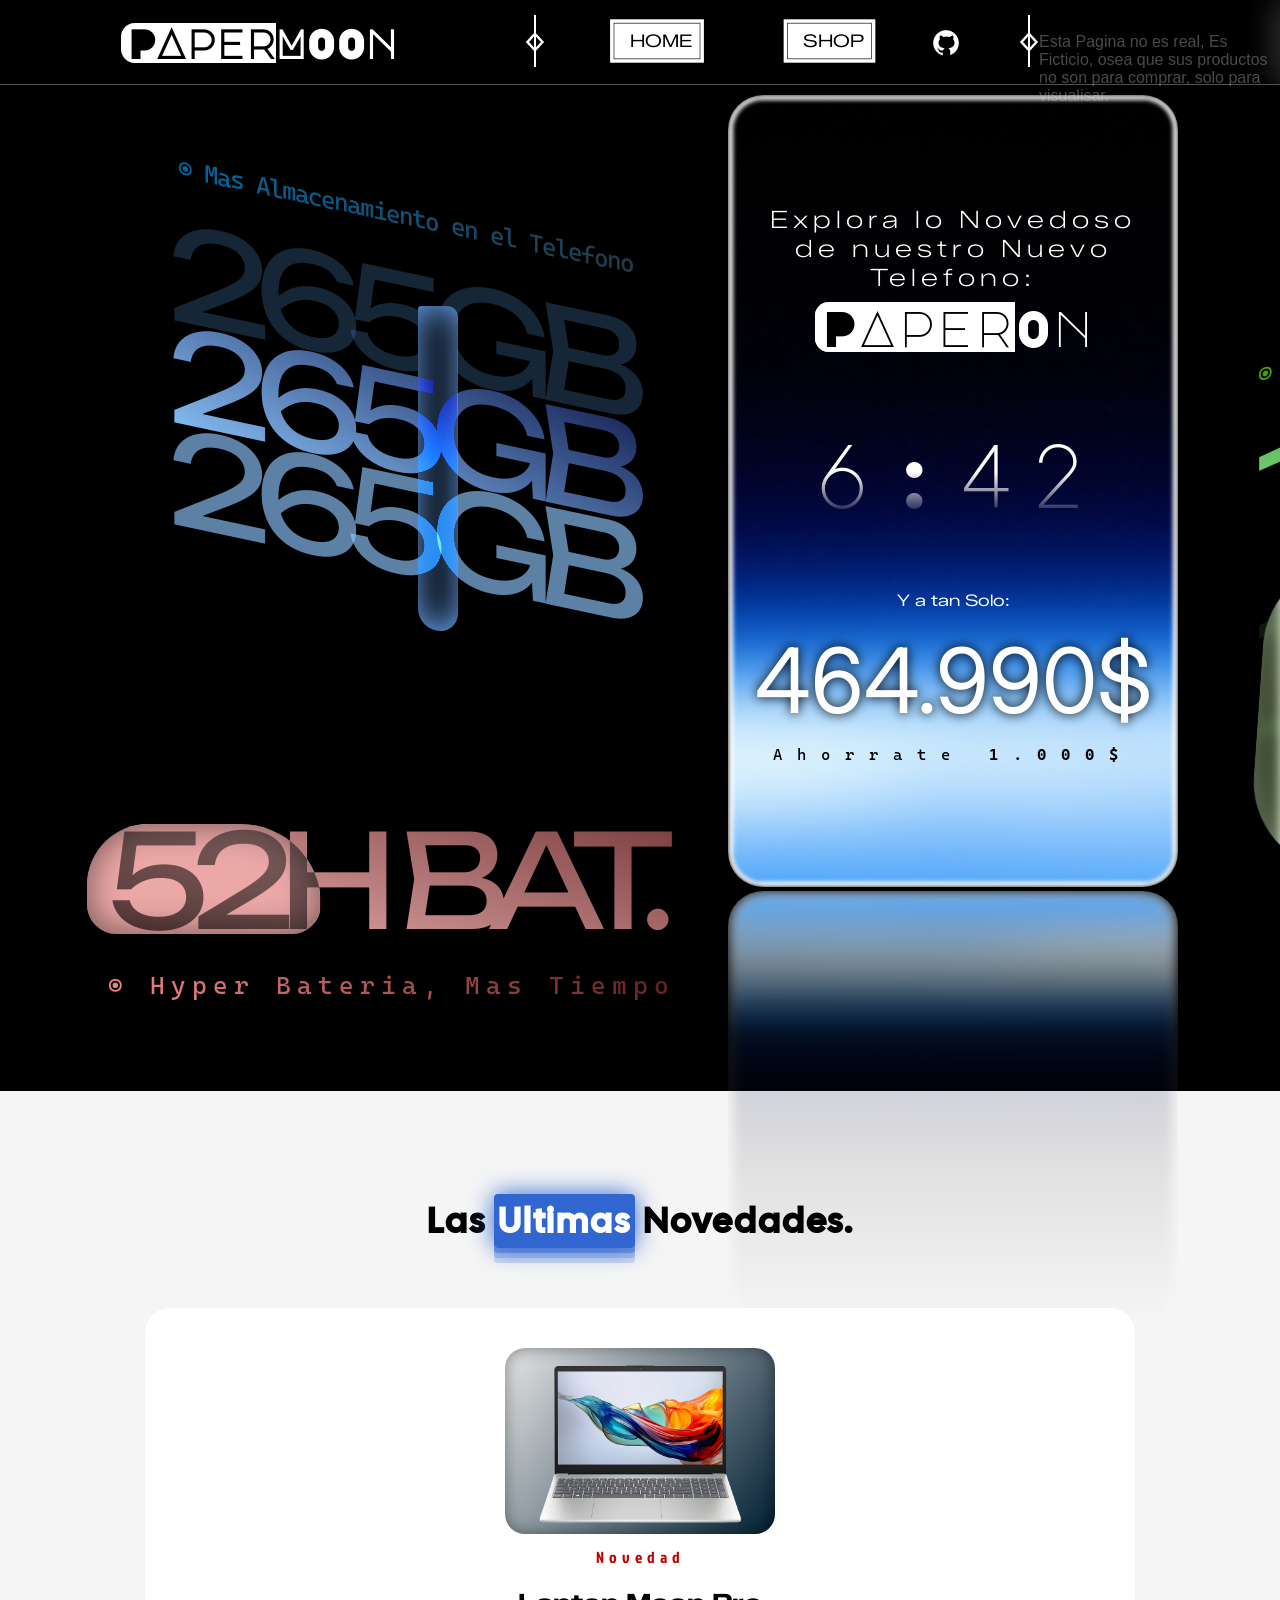
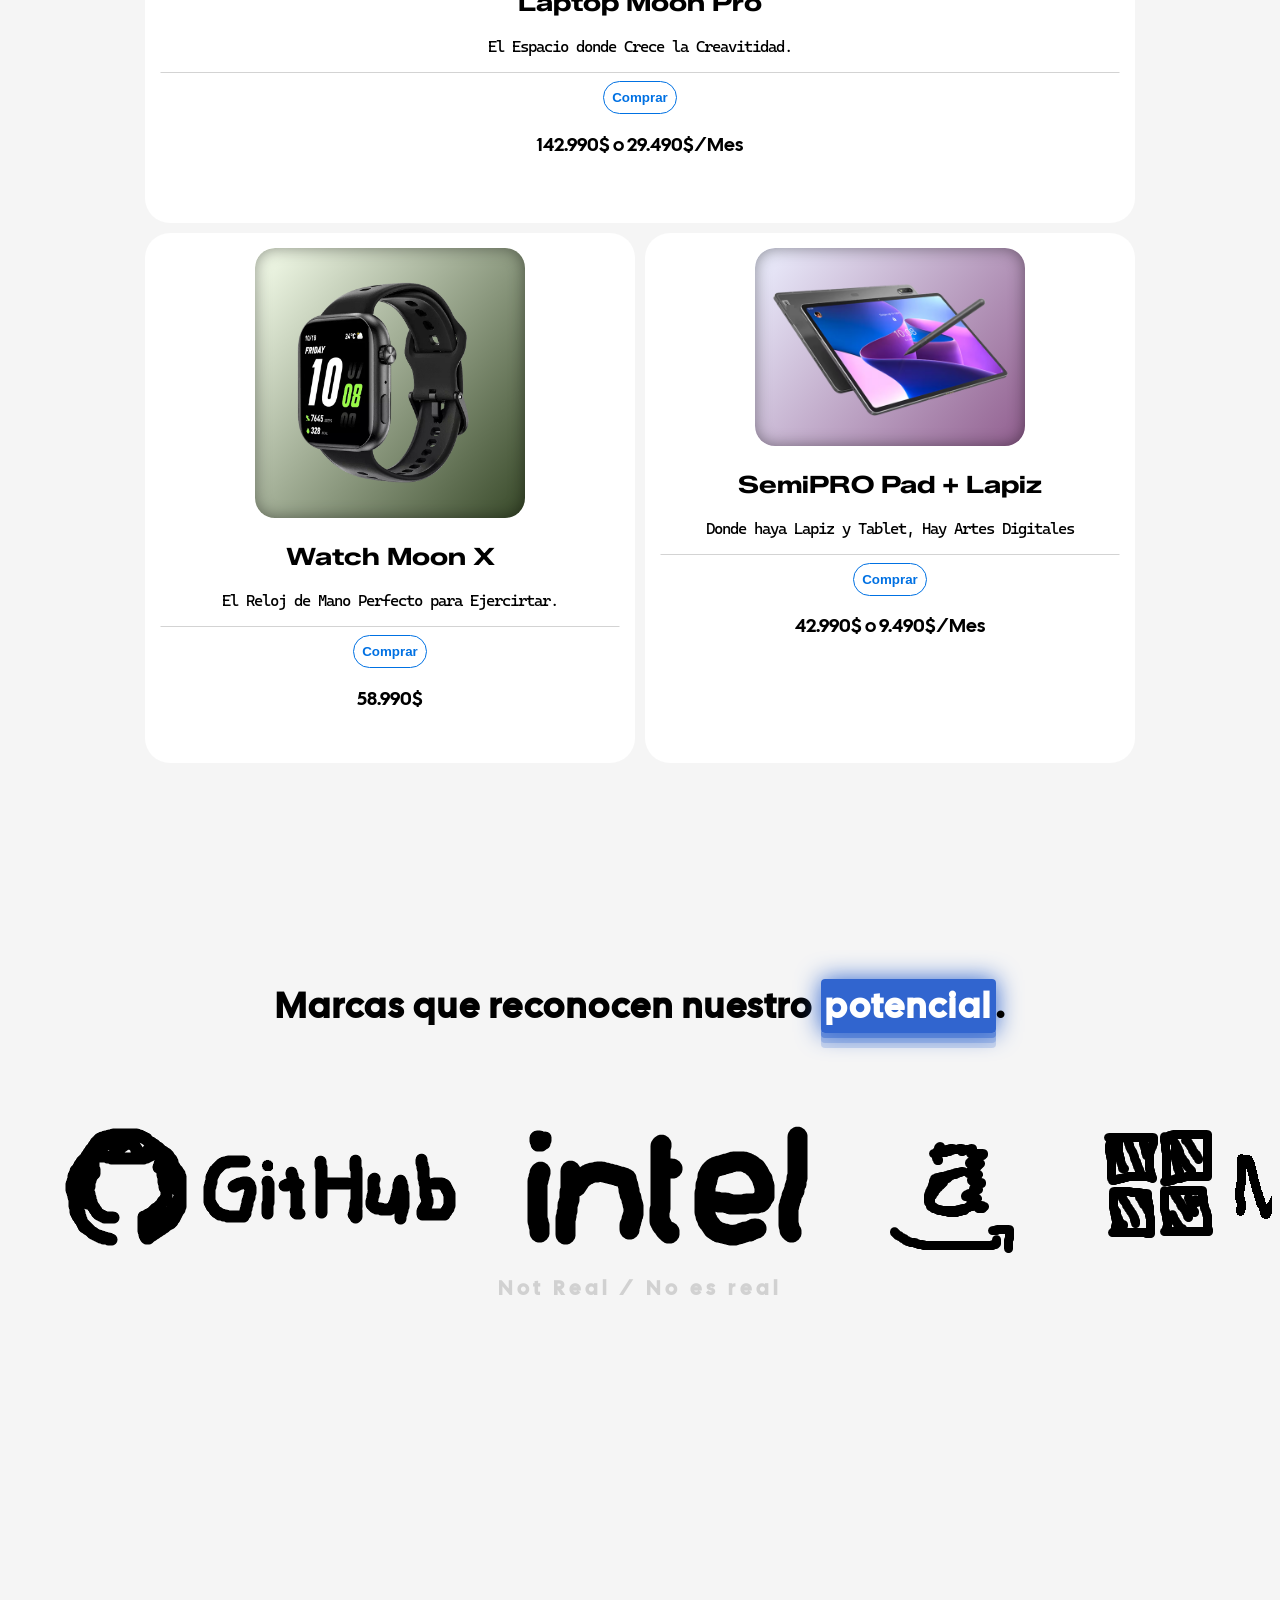
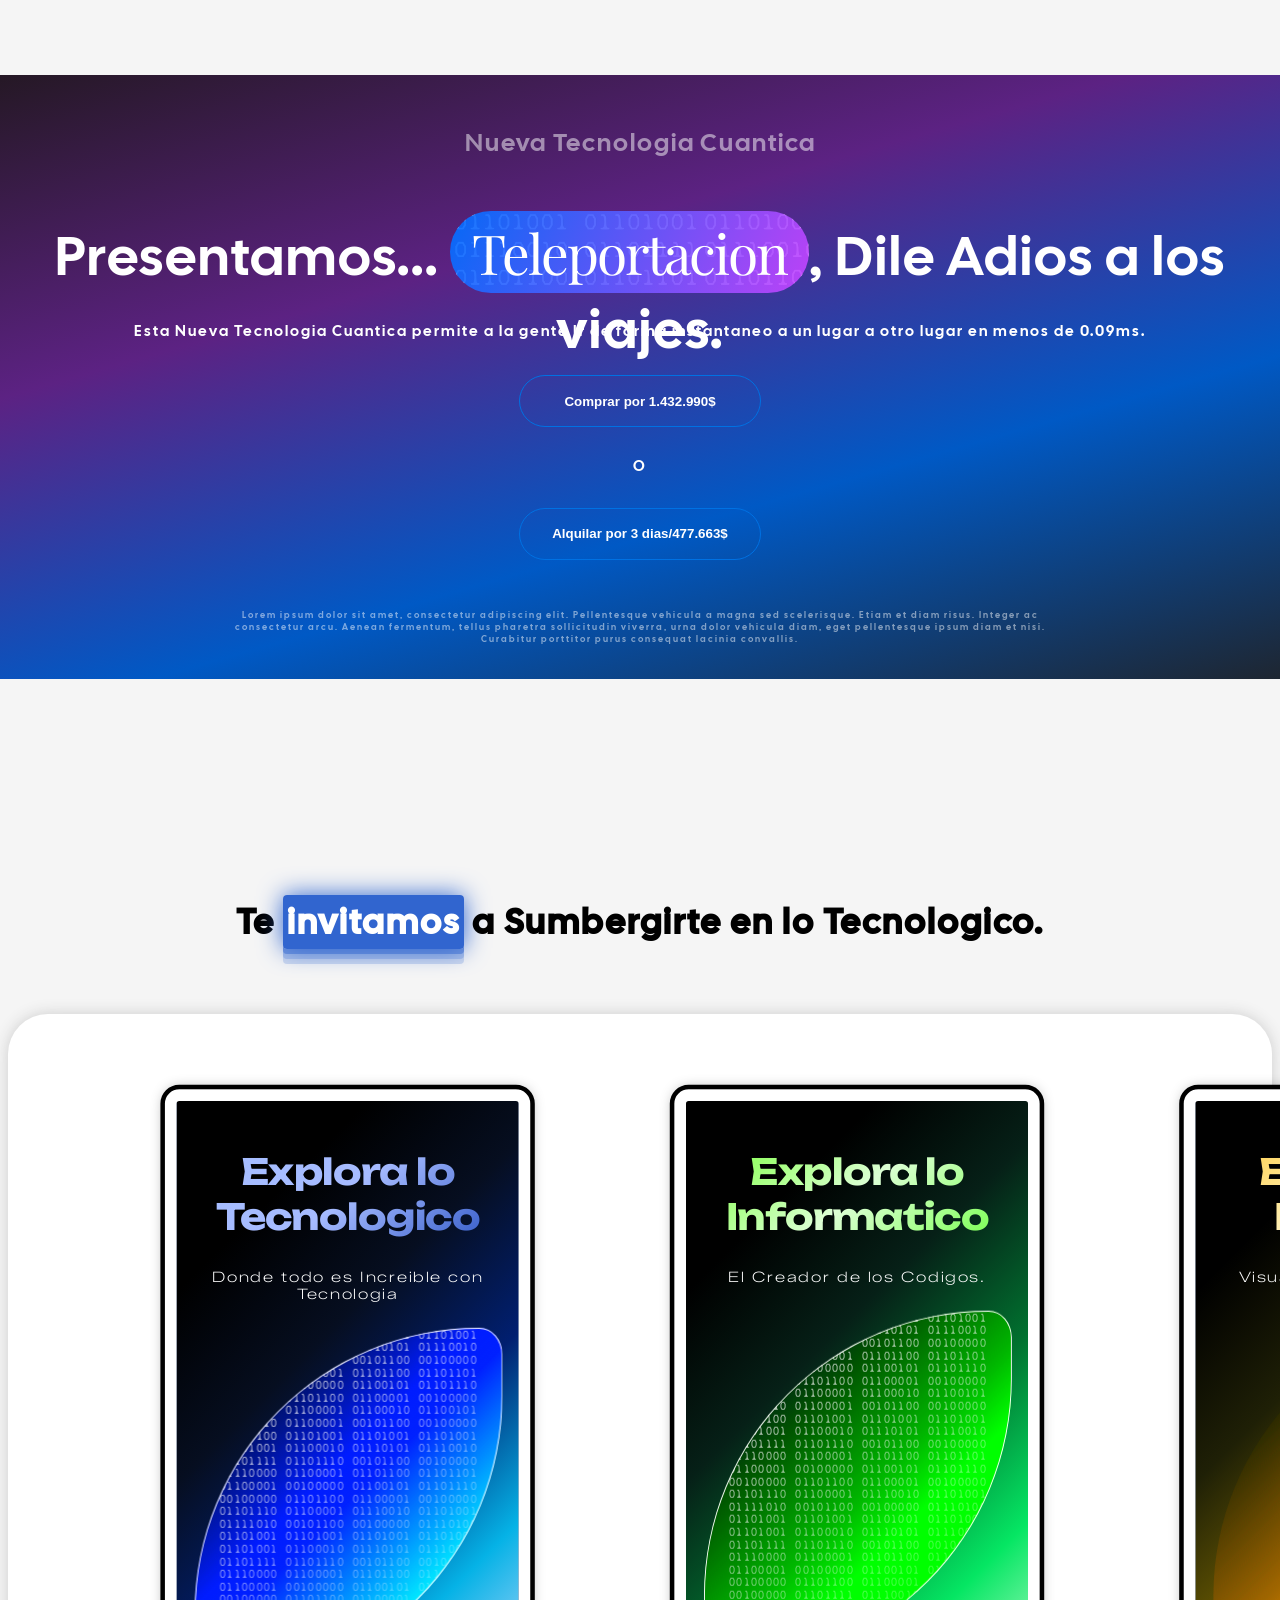
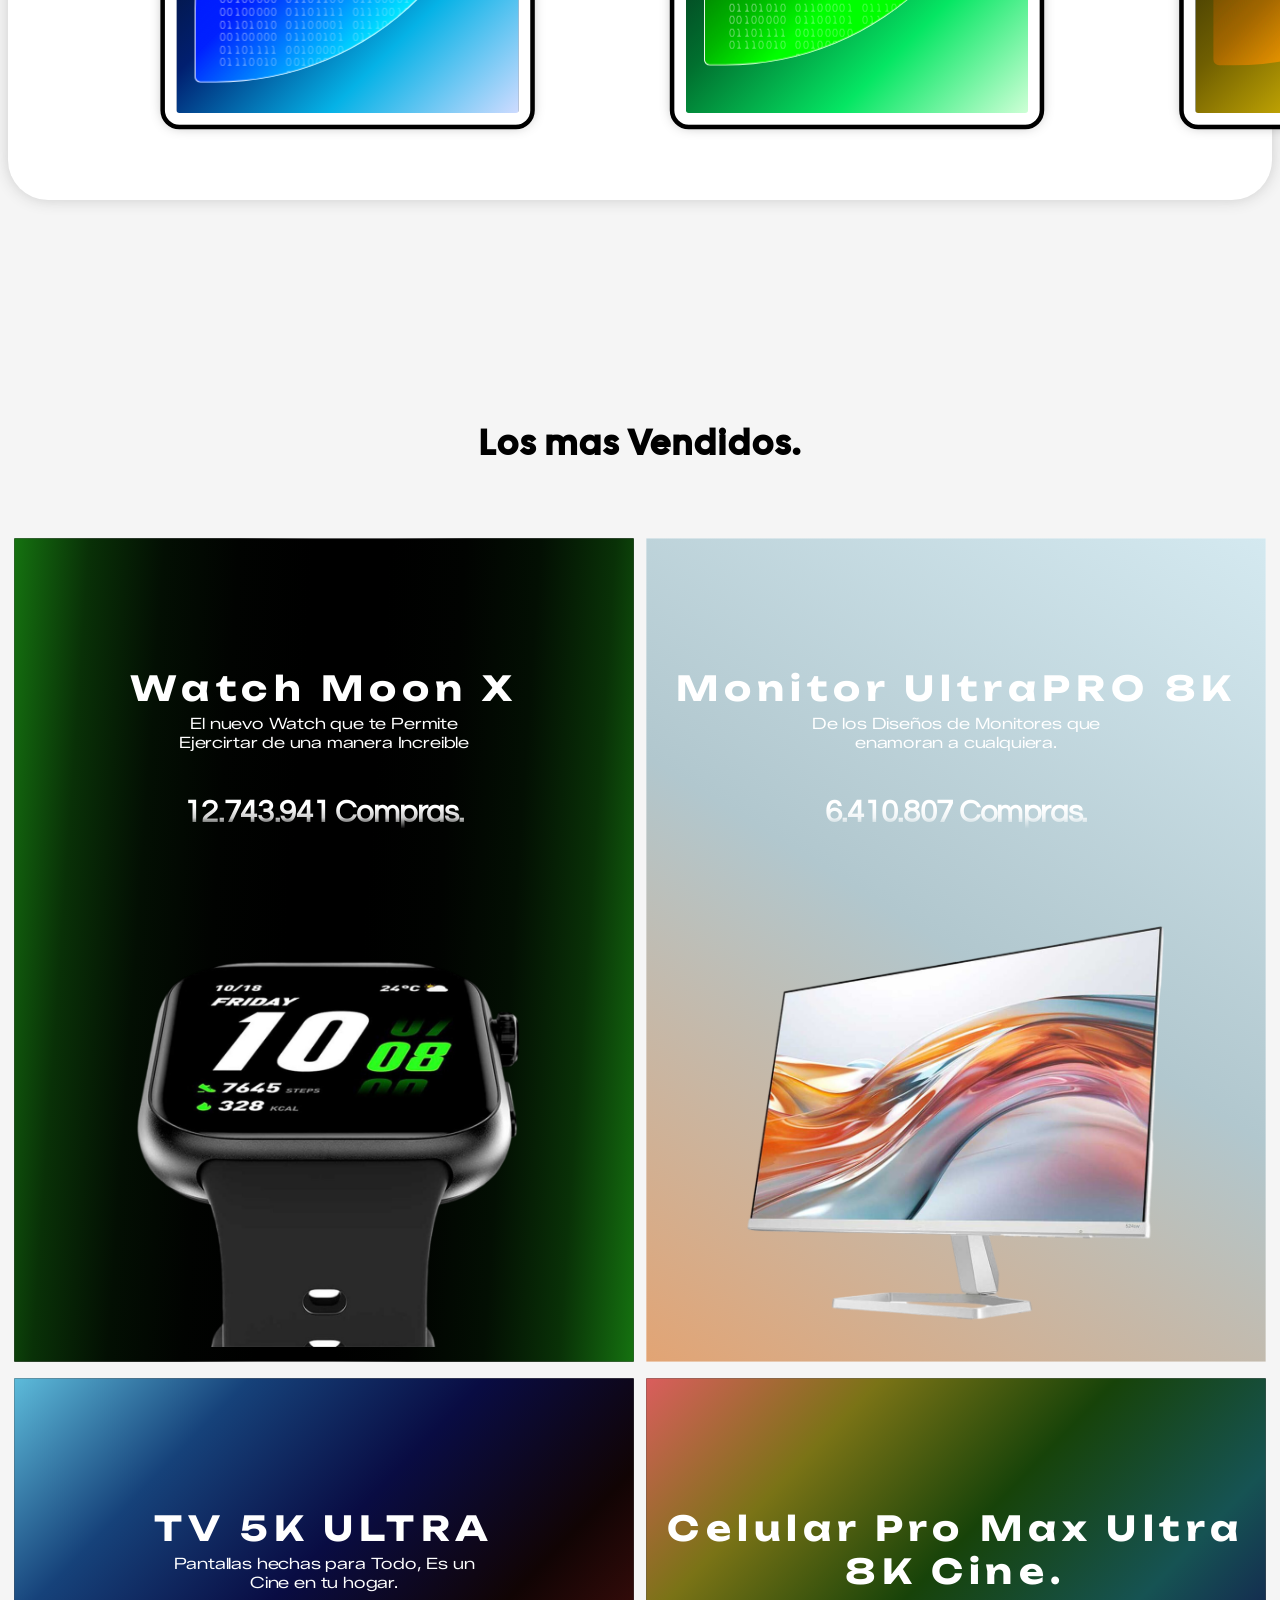
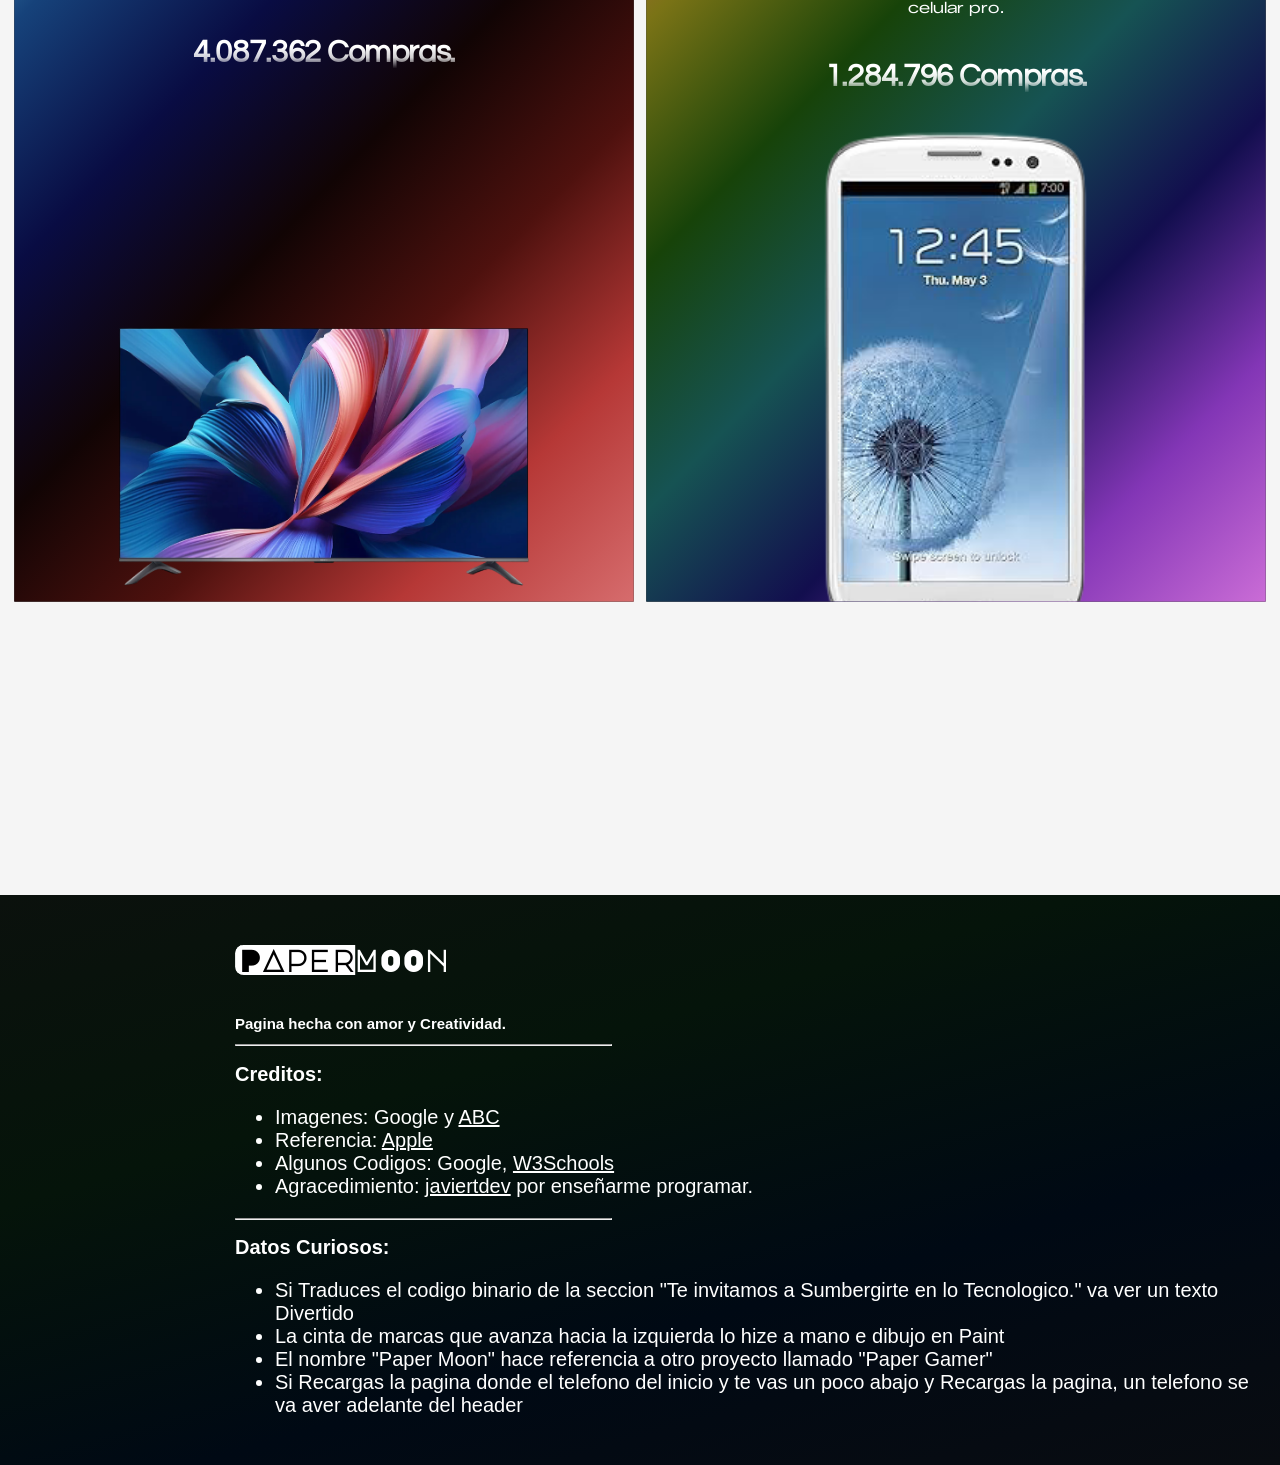
==== commit 9b8dfd5a: "Nueva Pagina Tienda" ====
--- a/index.html
+++ b/index.html
@@ -42,6 +42,8 @@
                 </div>
 
                 <a href="index.html" class="LINKBUTTONstyle">HOME</a>
+
+                <a href="page-tienda.html" class="LINKBUTTONstyle">SHOP</a>
 
                 <a href="https://github.com/MaxPyxel"><img src="Images/GitHub_Logo.png" width="32px" id="icongithub"></a>
 
--- a/styles.css
+++ b/styles.css
@@ -399,7 +399,7 @@
 
 #icongithub {
     margin-left: 40px;
-    margin-top: 35px;
+    margin-top: 34px;
     position: absolute;
 }
 
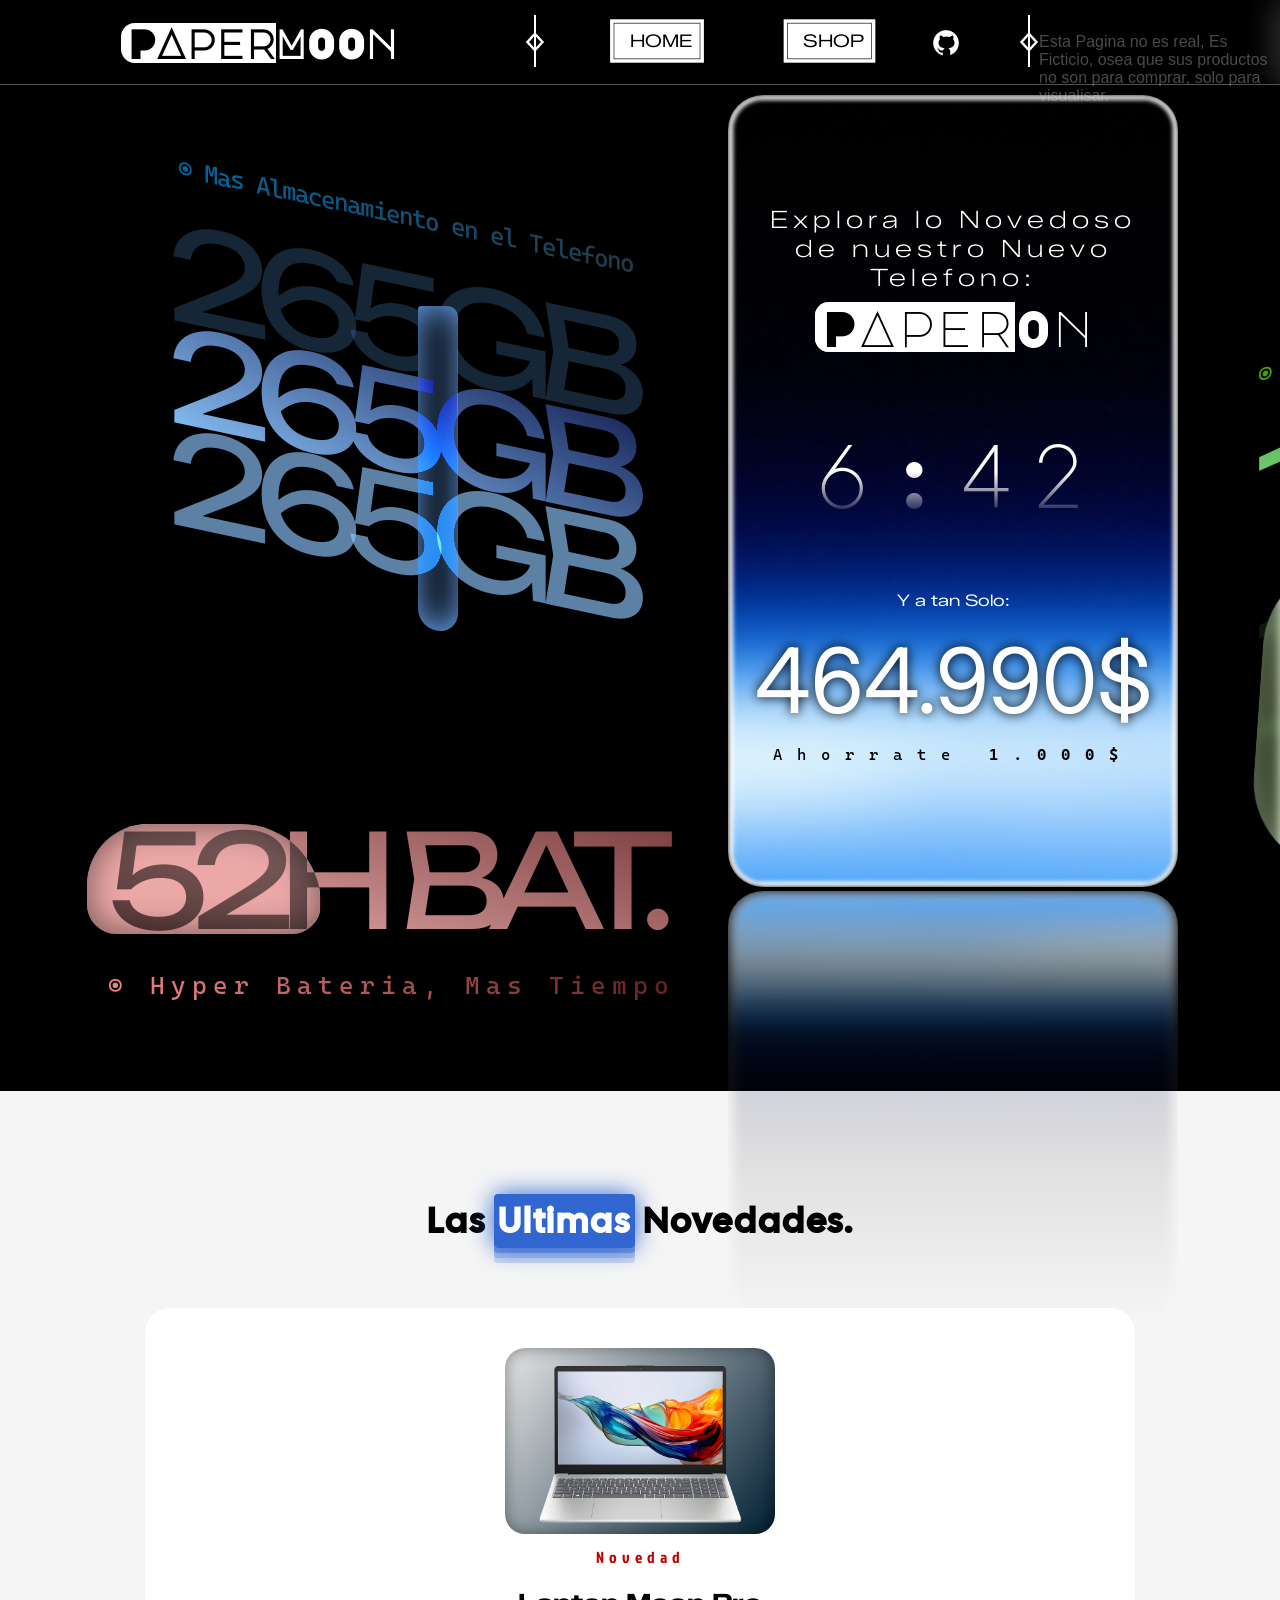
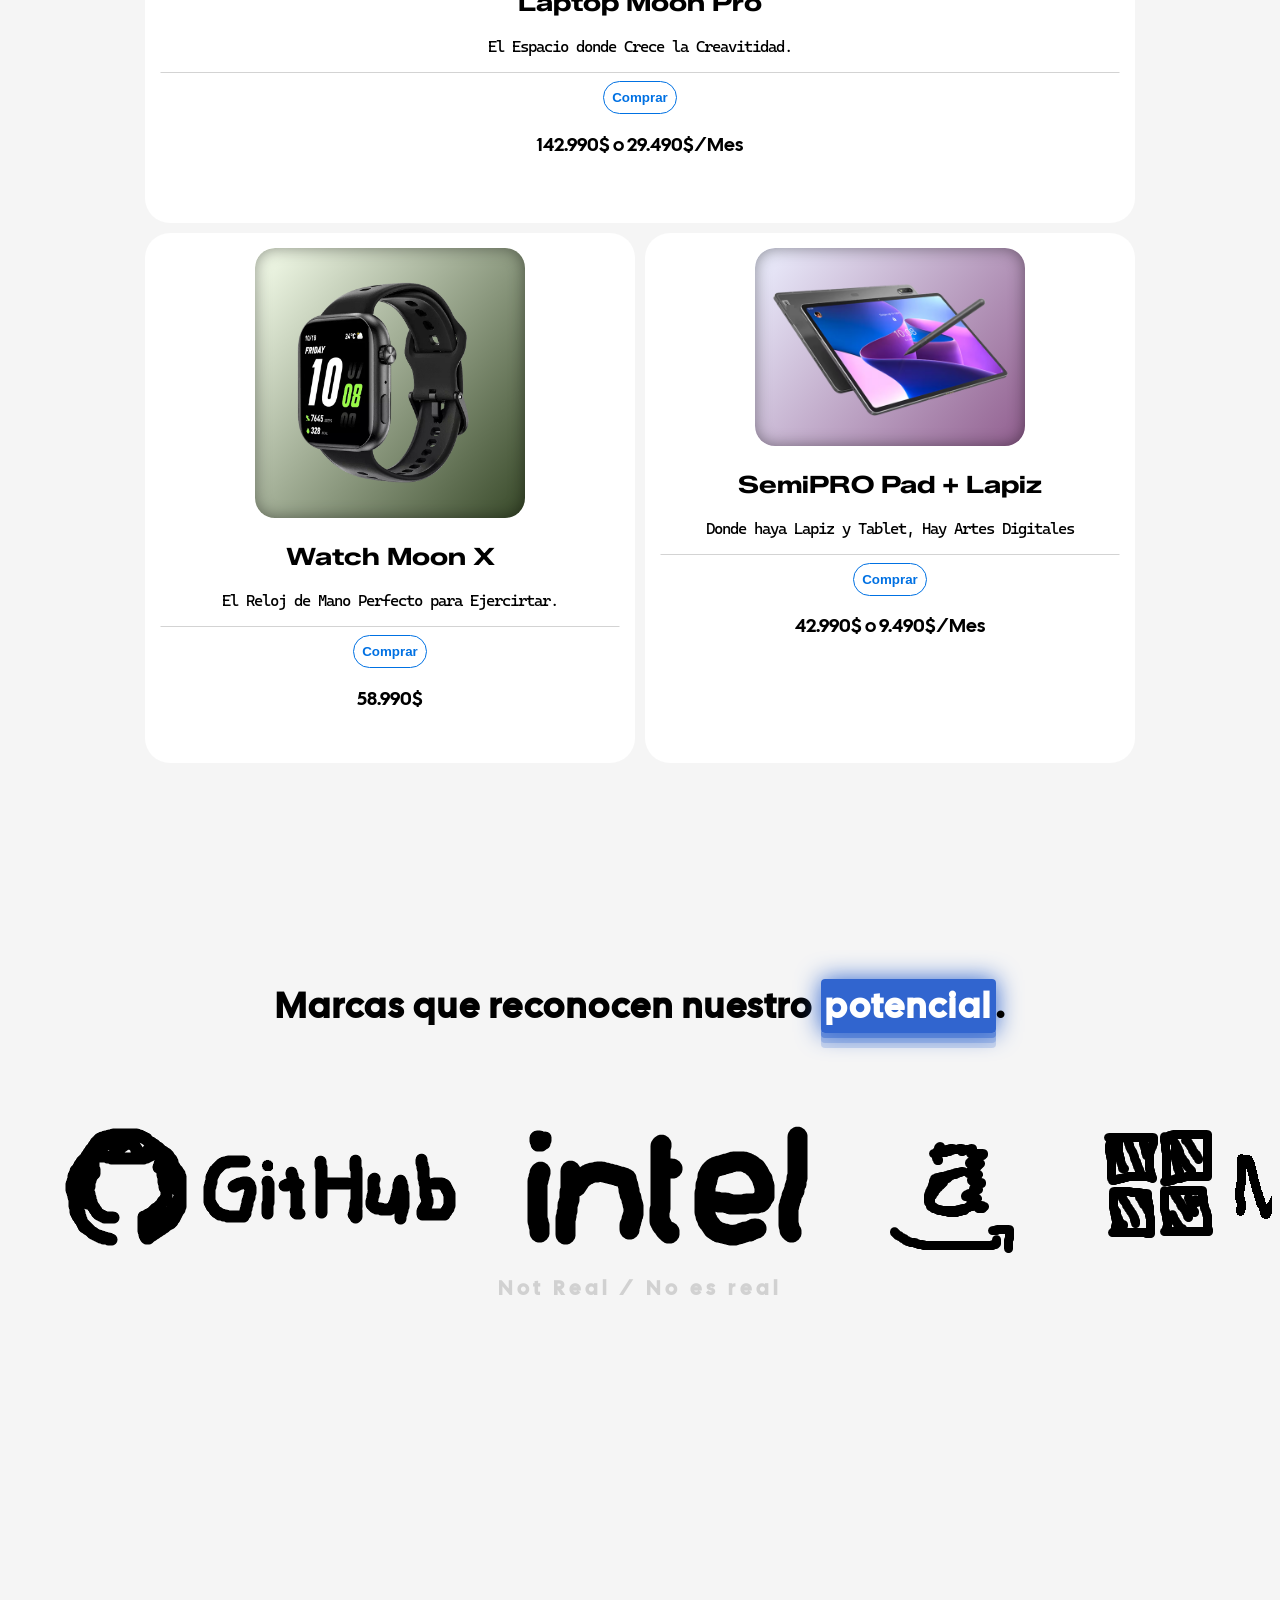
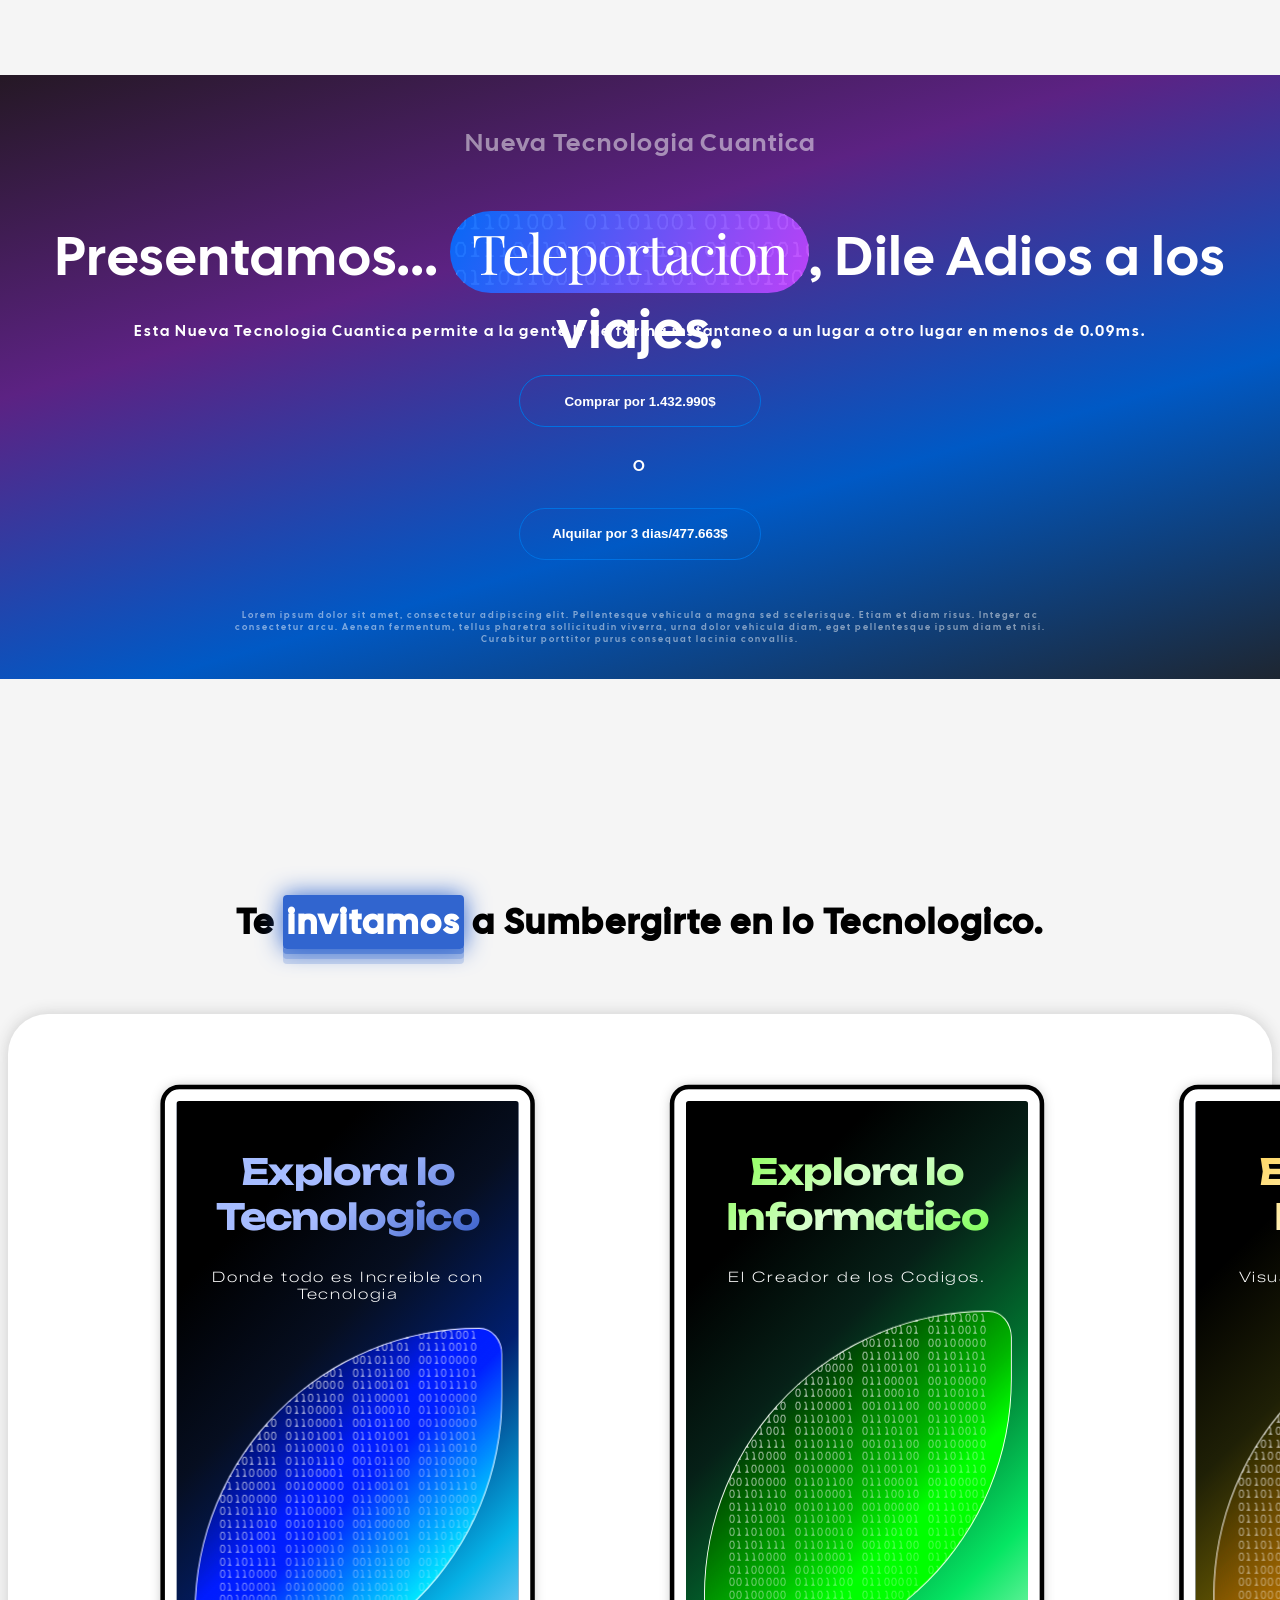
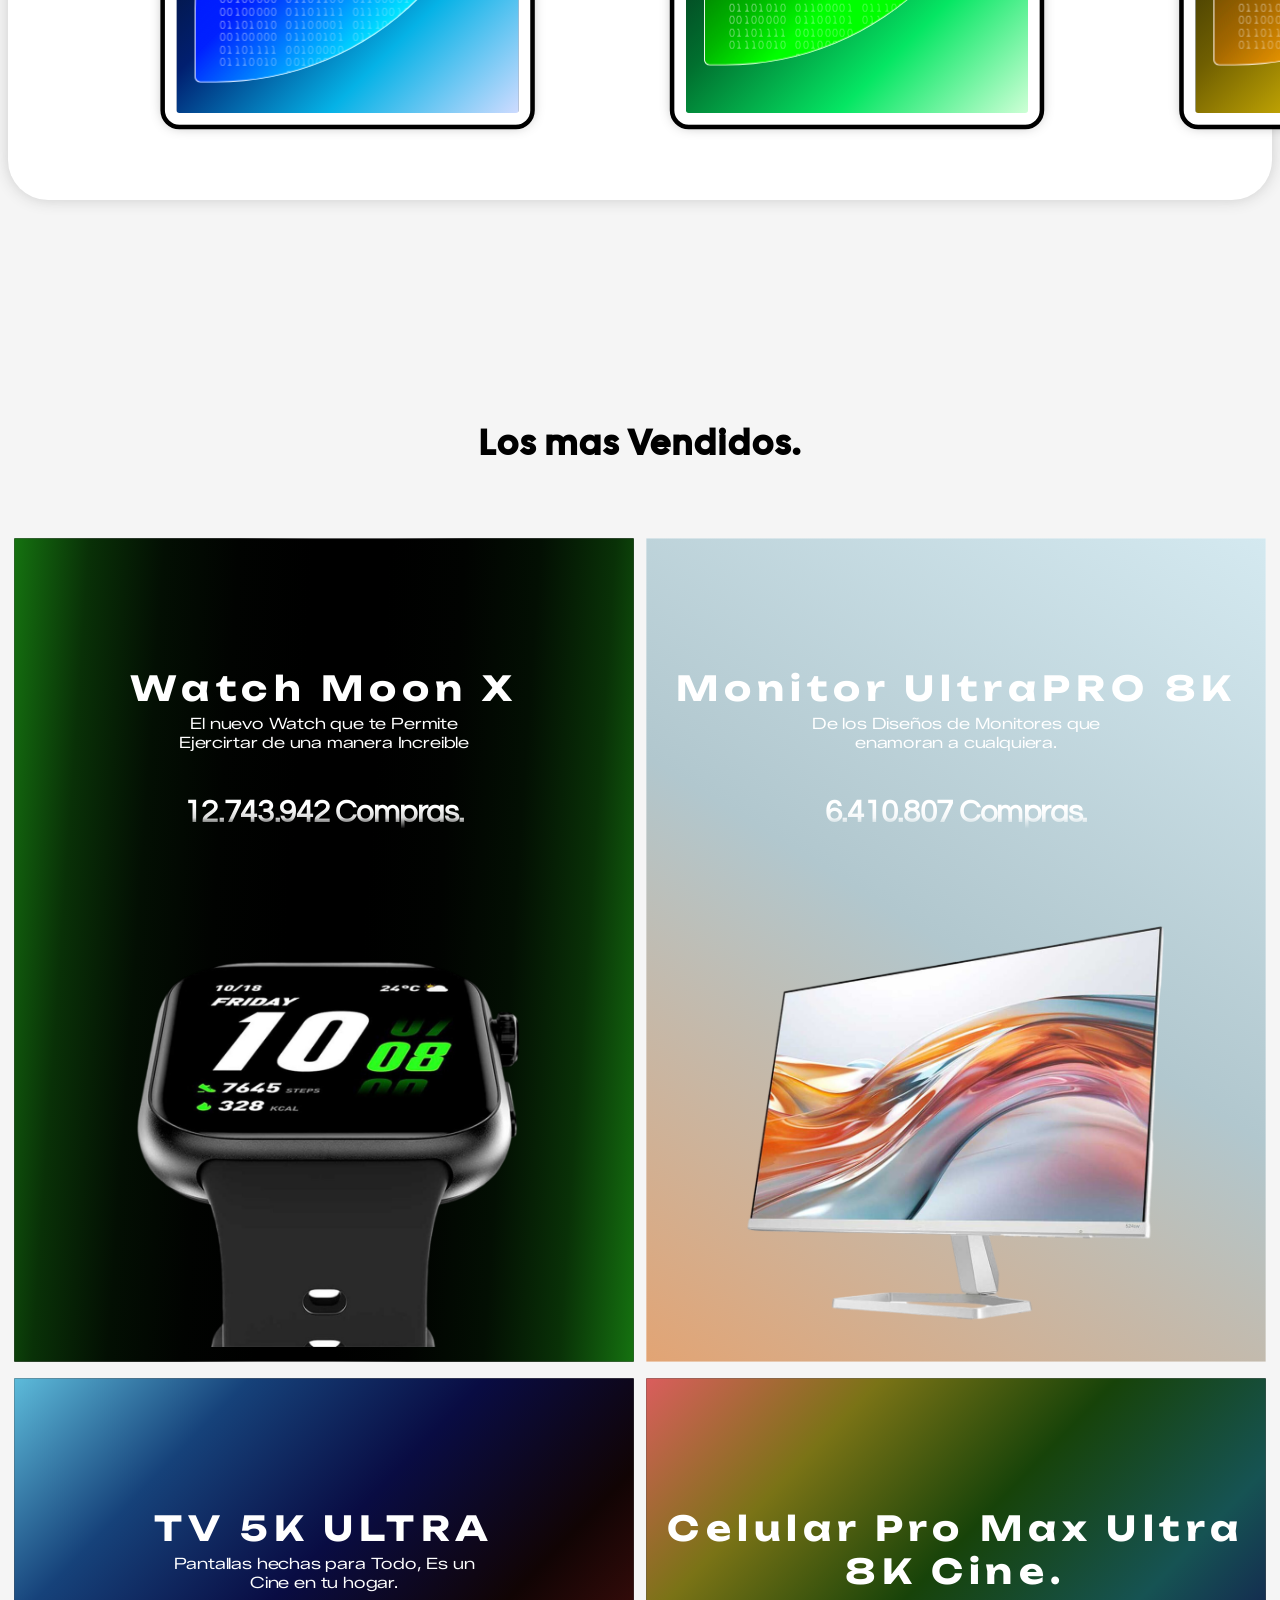
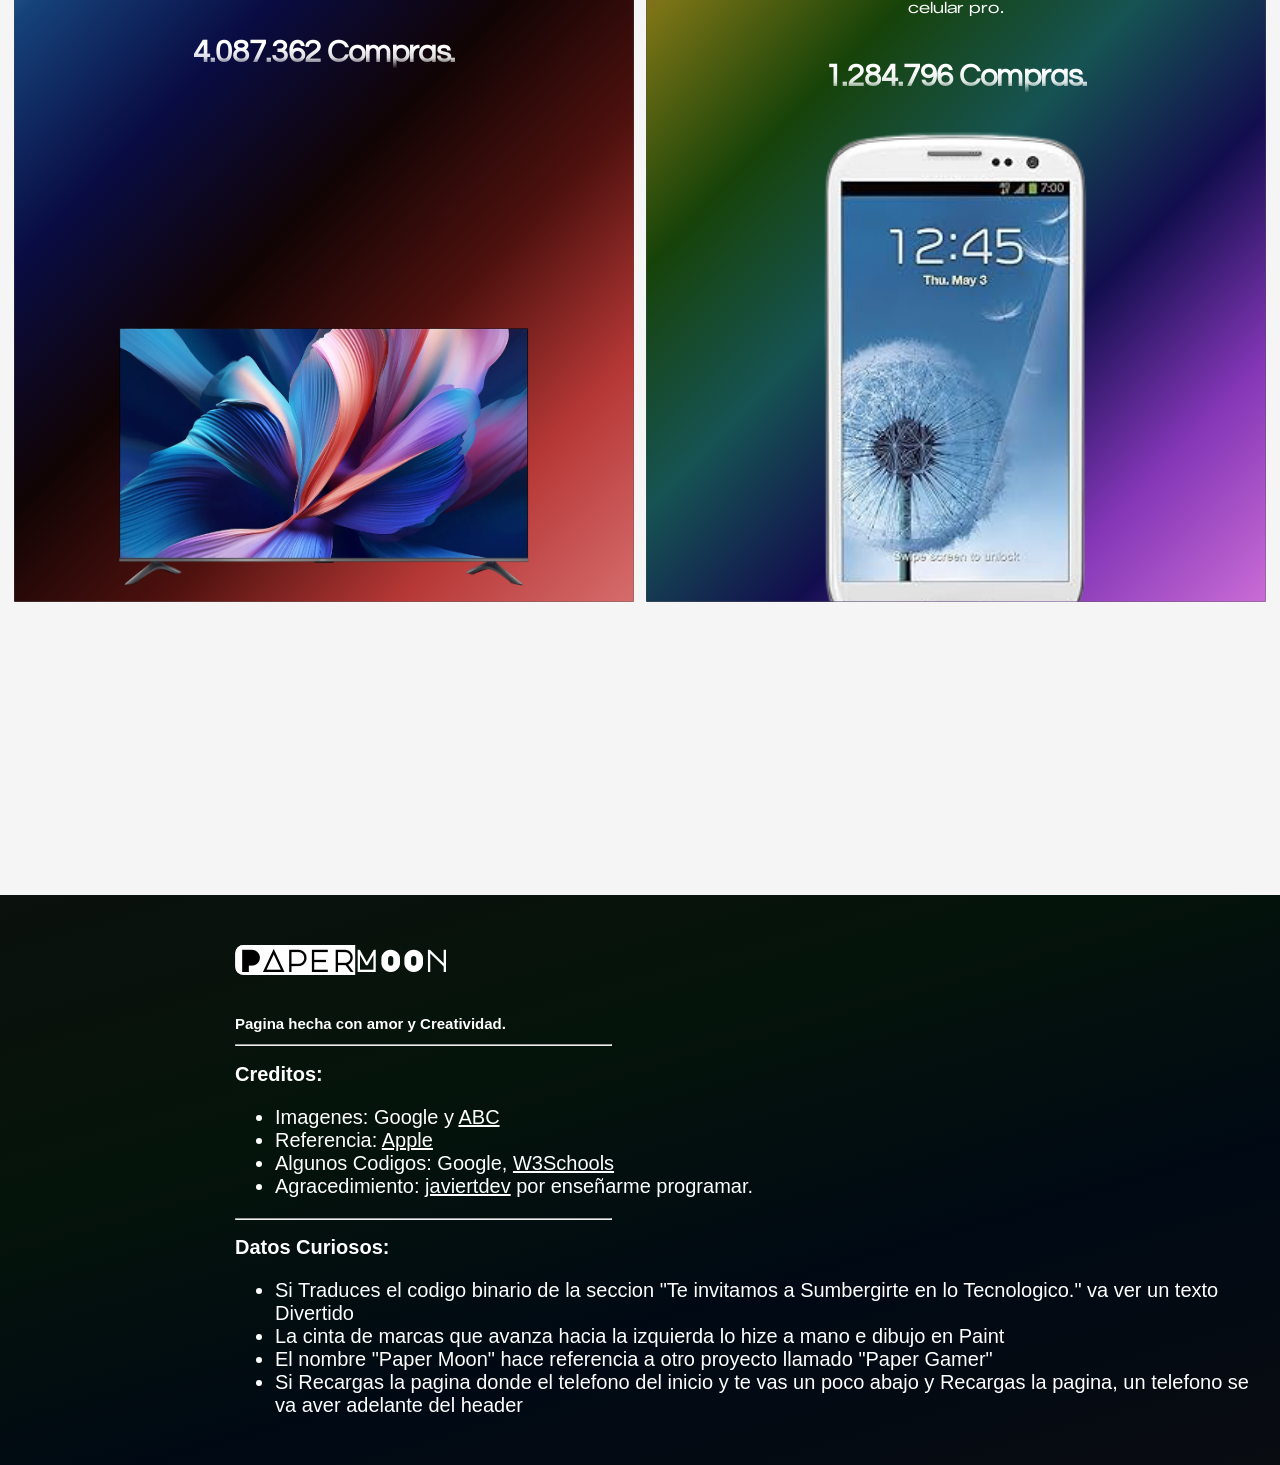
==== commit ab22e9c7: "Pagina Nueva" ====
--- a/index.html
+++ b/index.html
@@ -200,7 +200,7 @@
                         <h2 class="name-producto-vendidos-box">Watch Moon X</h2>
                         <p class="desc-producto-vendidos-box">El nuevo Watch que te Permite Ejercirtar de una manera Increible</p>
     
-                        <h1 class="numero-compras-vendidos-box">12.743.941 Compras.</h1>
+                        <h1 class="numero-compras-vendidos-box">12.743.942 Compras.</h1>
     
                         <div class="div-image-vendidos-box">
                             <img class="image-vendidos-bottom-box-1" src="Images/objet-1-images.png" width="489px">
--- a/styles.css
+++ b/styles.css
@@ -1012,8 +1012,8 @@
 
 .numero-compras-vendidos-box {
     color: white;
-    -webkit-mask-image: linear-gradient(to top, rgba(0, 0, 0, 0), rgba(0, 0, 0, 0.8), black, black);
-    mask-image: linear-gradient(to top, rgba(0, 0, 0, 0), rgba(0, 0, 0, 0.8 ), black, black);
+    -webkit-mask-image: linear-gradient(to top, rgba(0, 0, 0, 0), rgba(0, 0, 0, 0.85), black, black);
+    mask-image: linear-gradient(to top, rgba(0, 0, 0, 0), rgba(0, 0, 0, 0.85 ), black, black);
     width: 100%;
     letter-spacing: -1px;
     text-align: center;
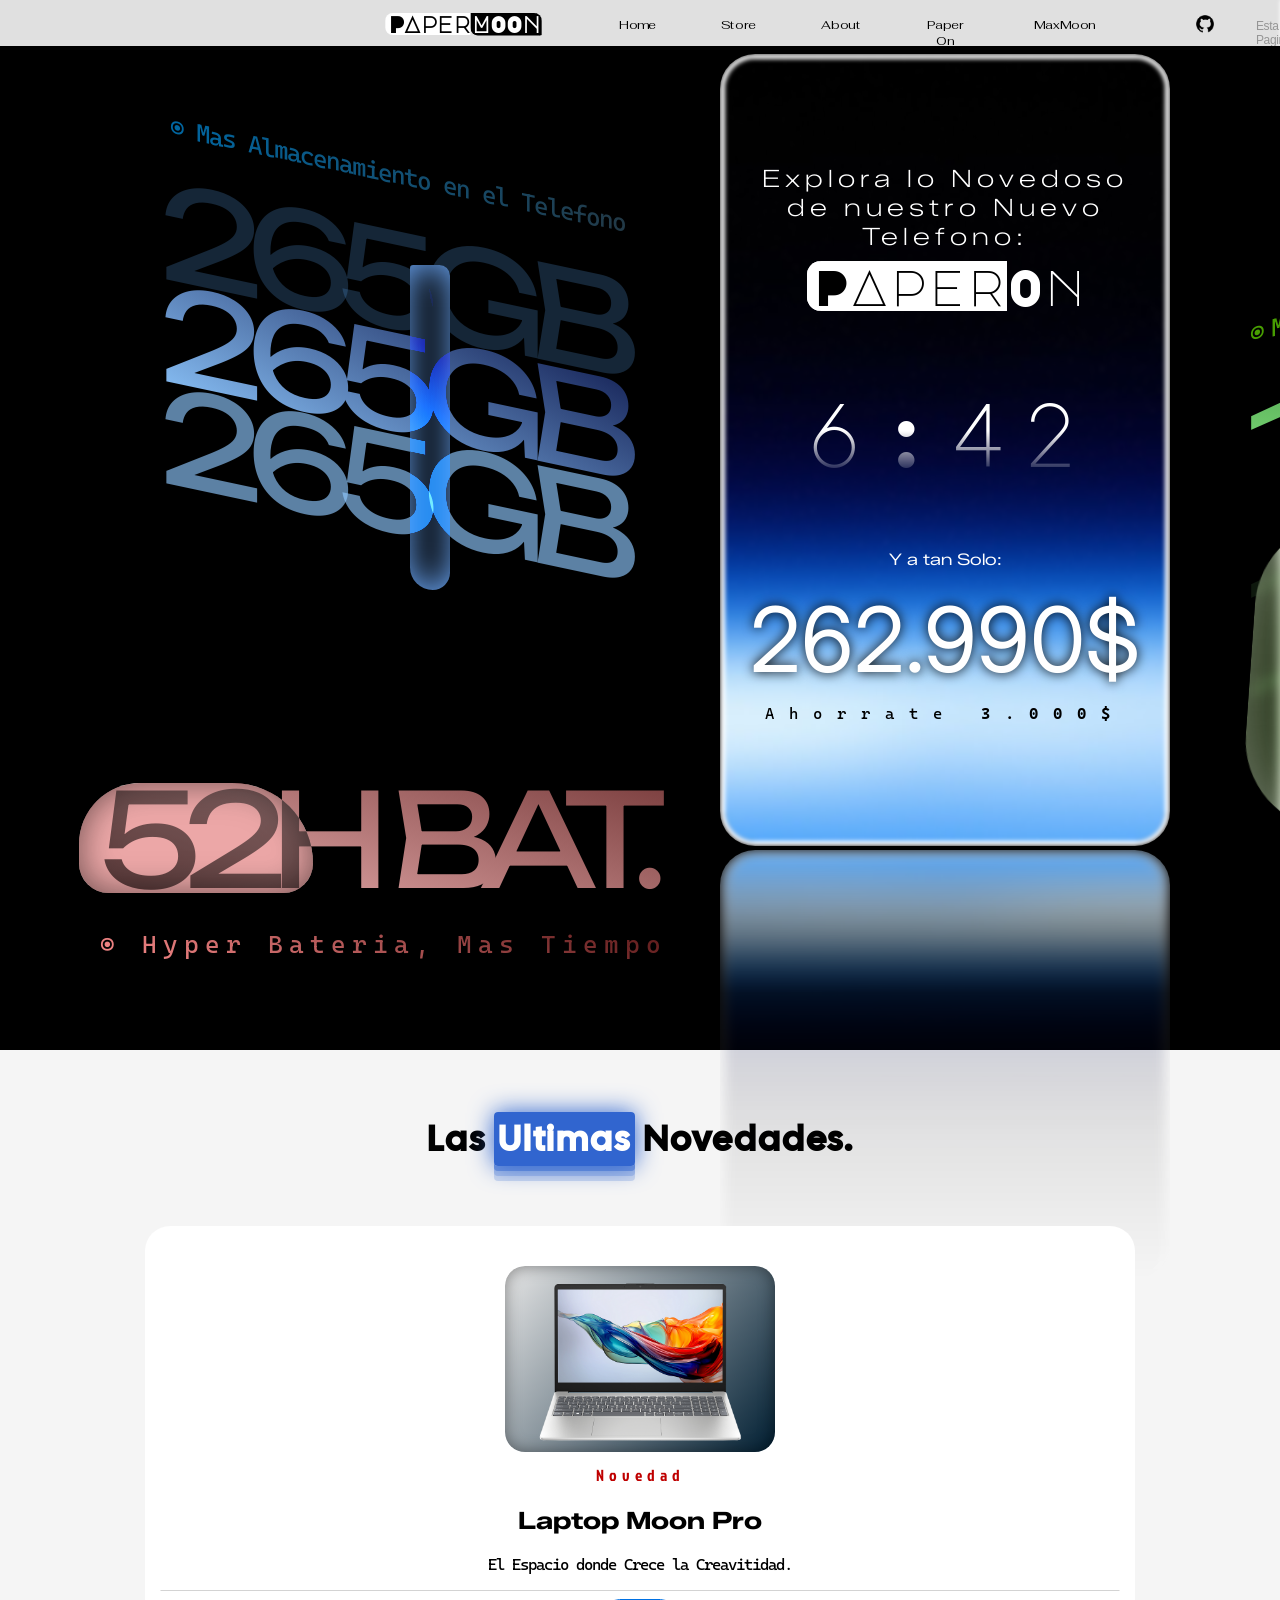
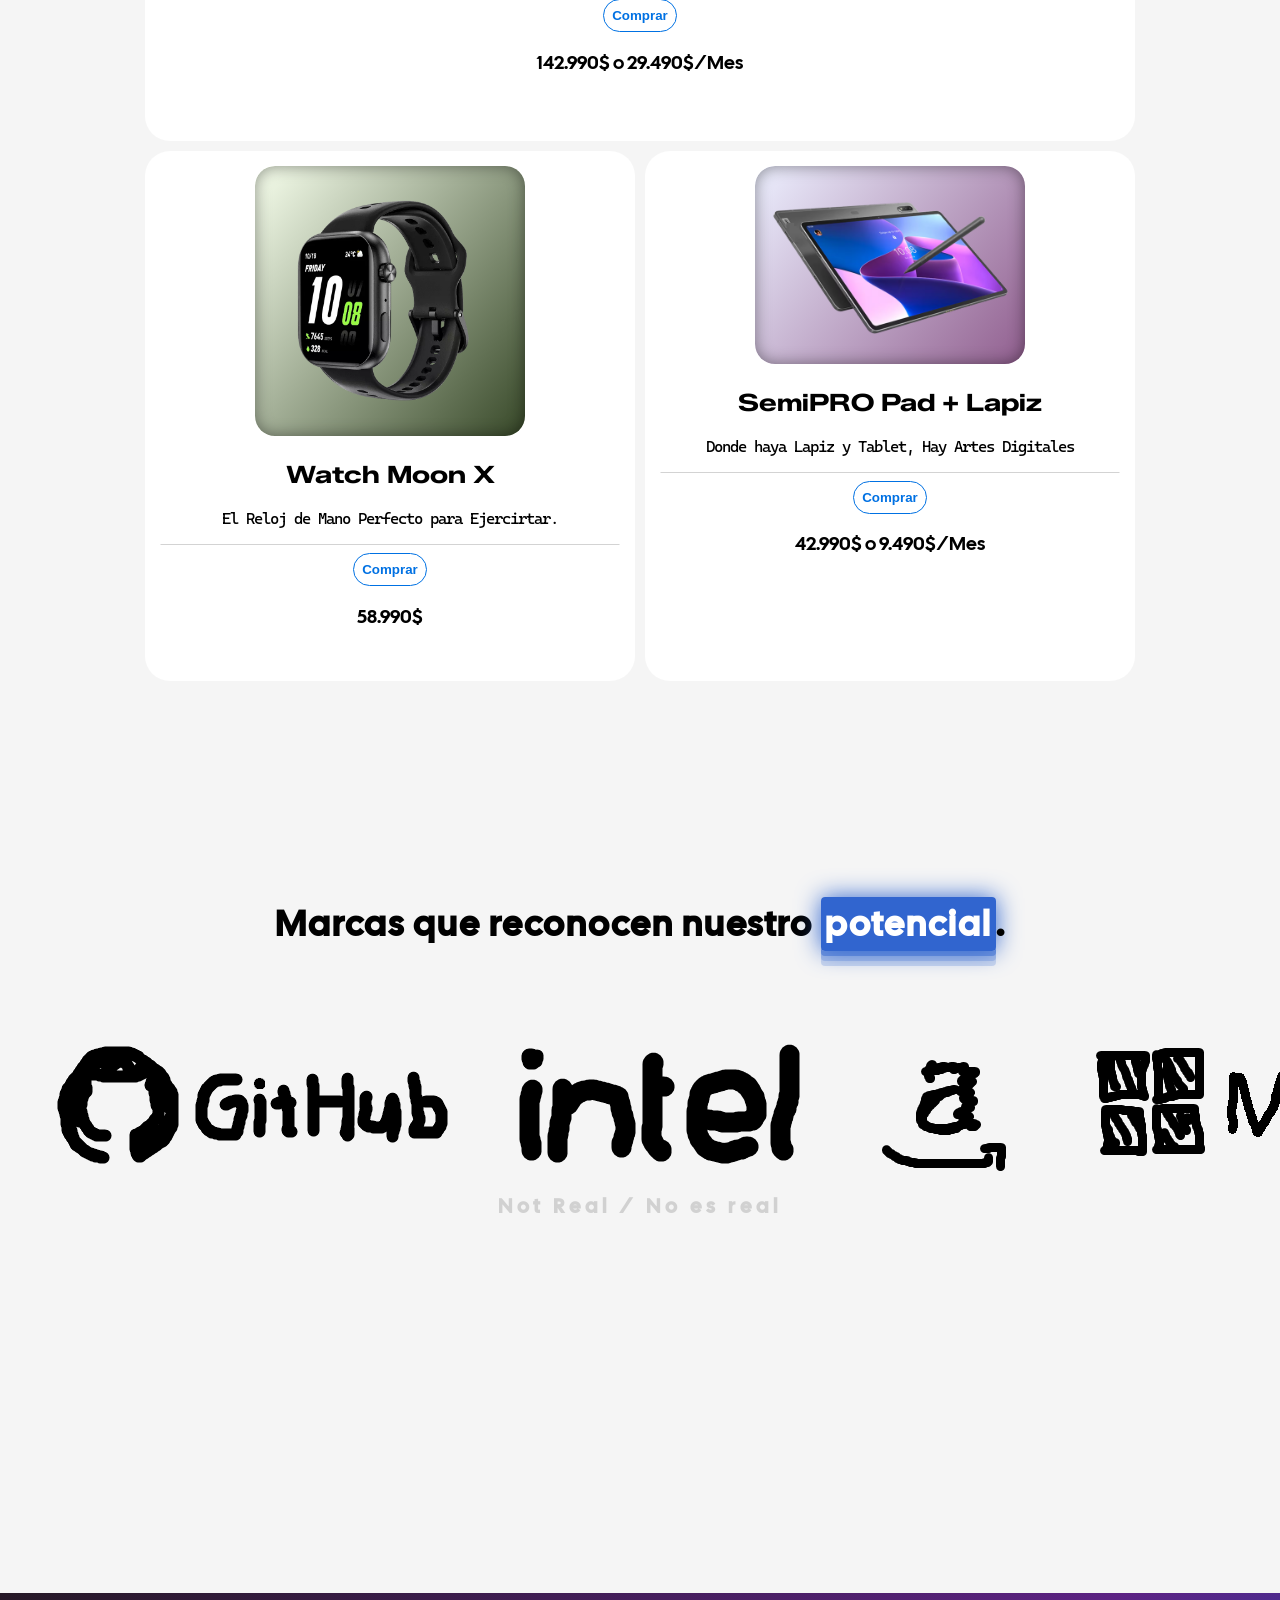
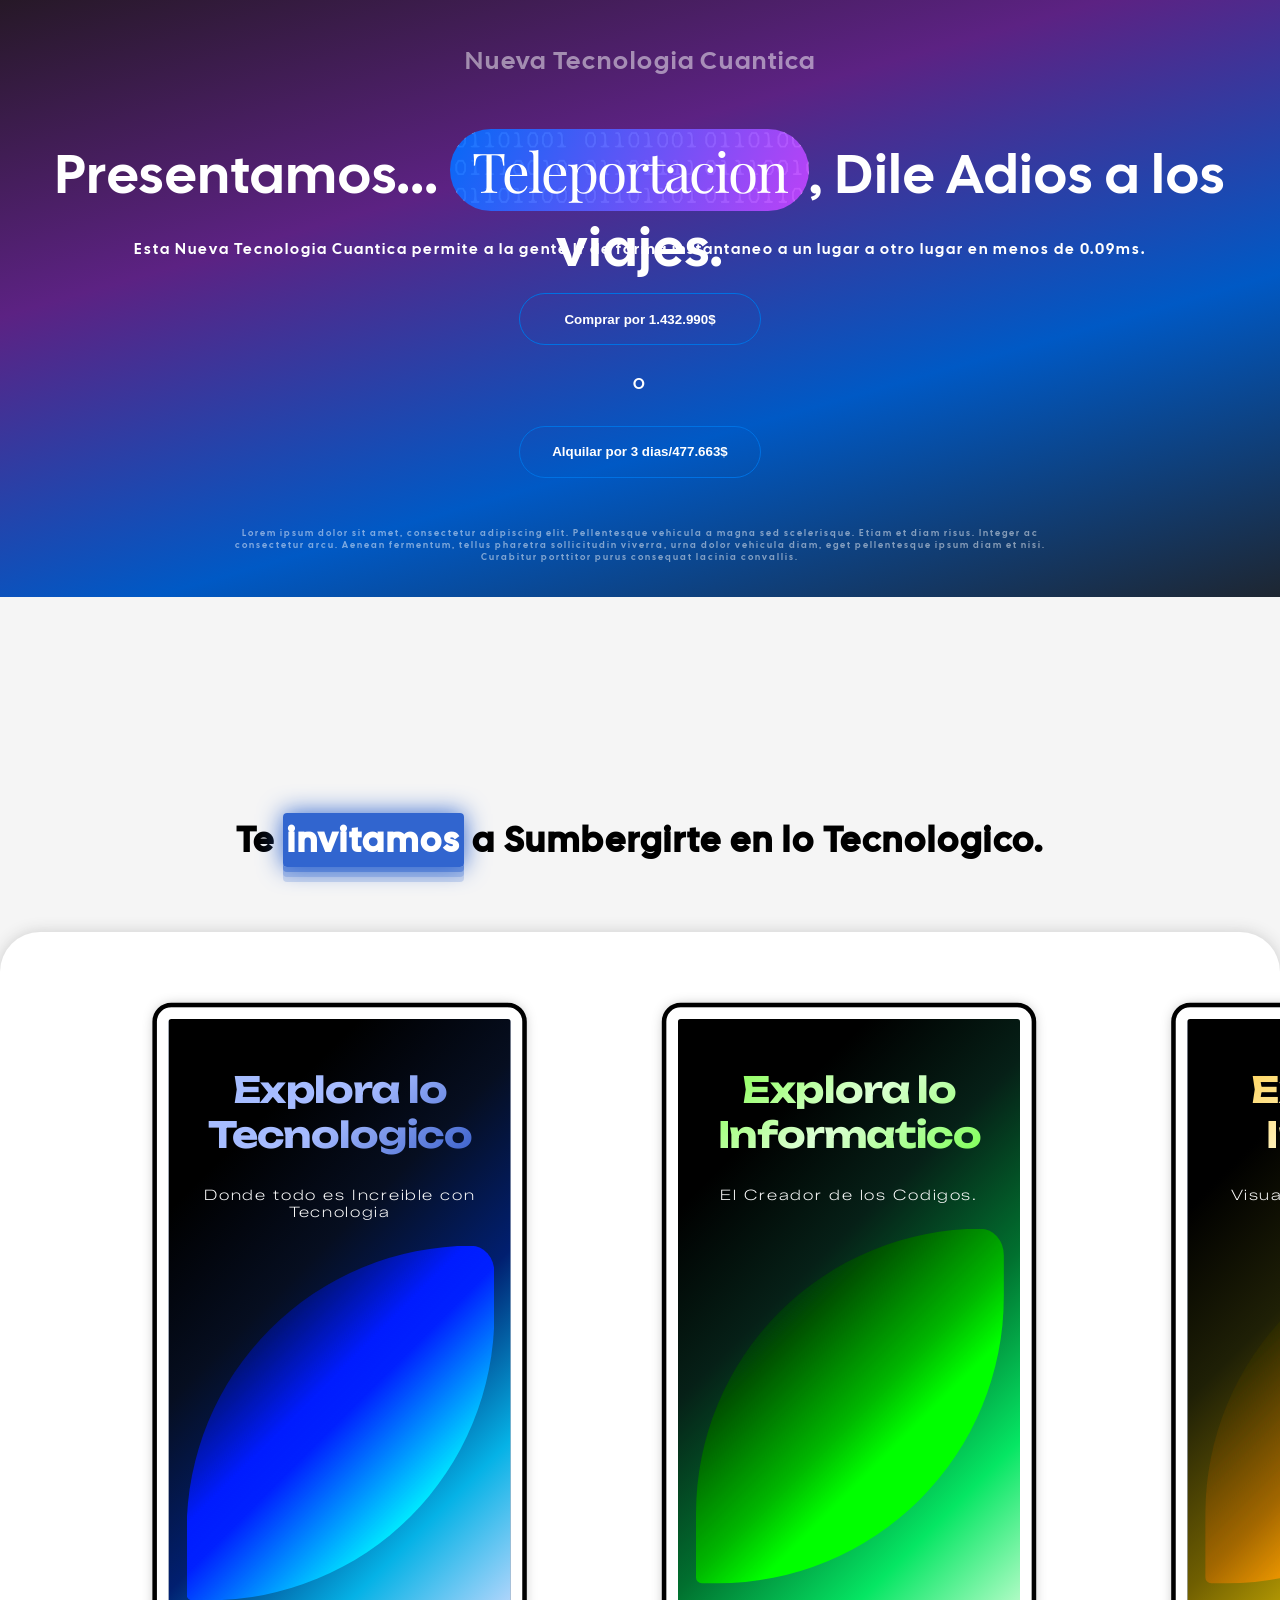
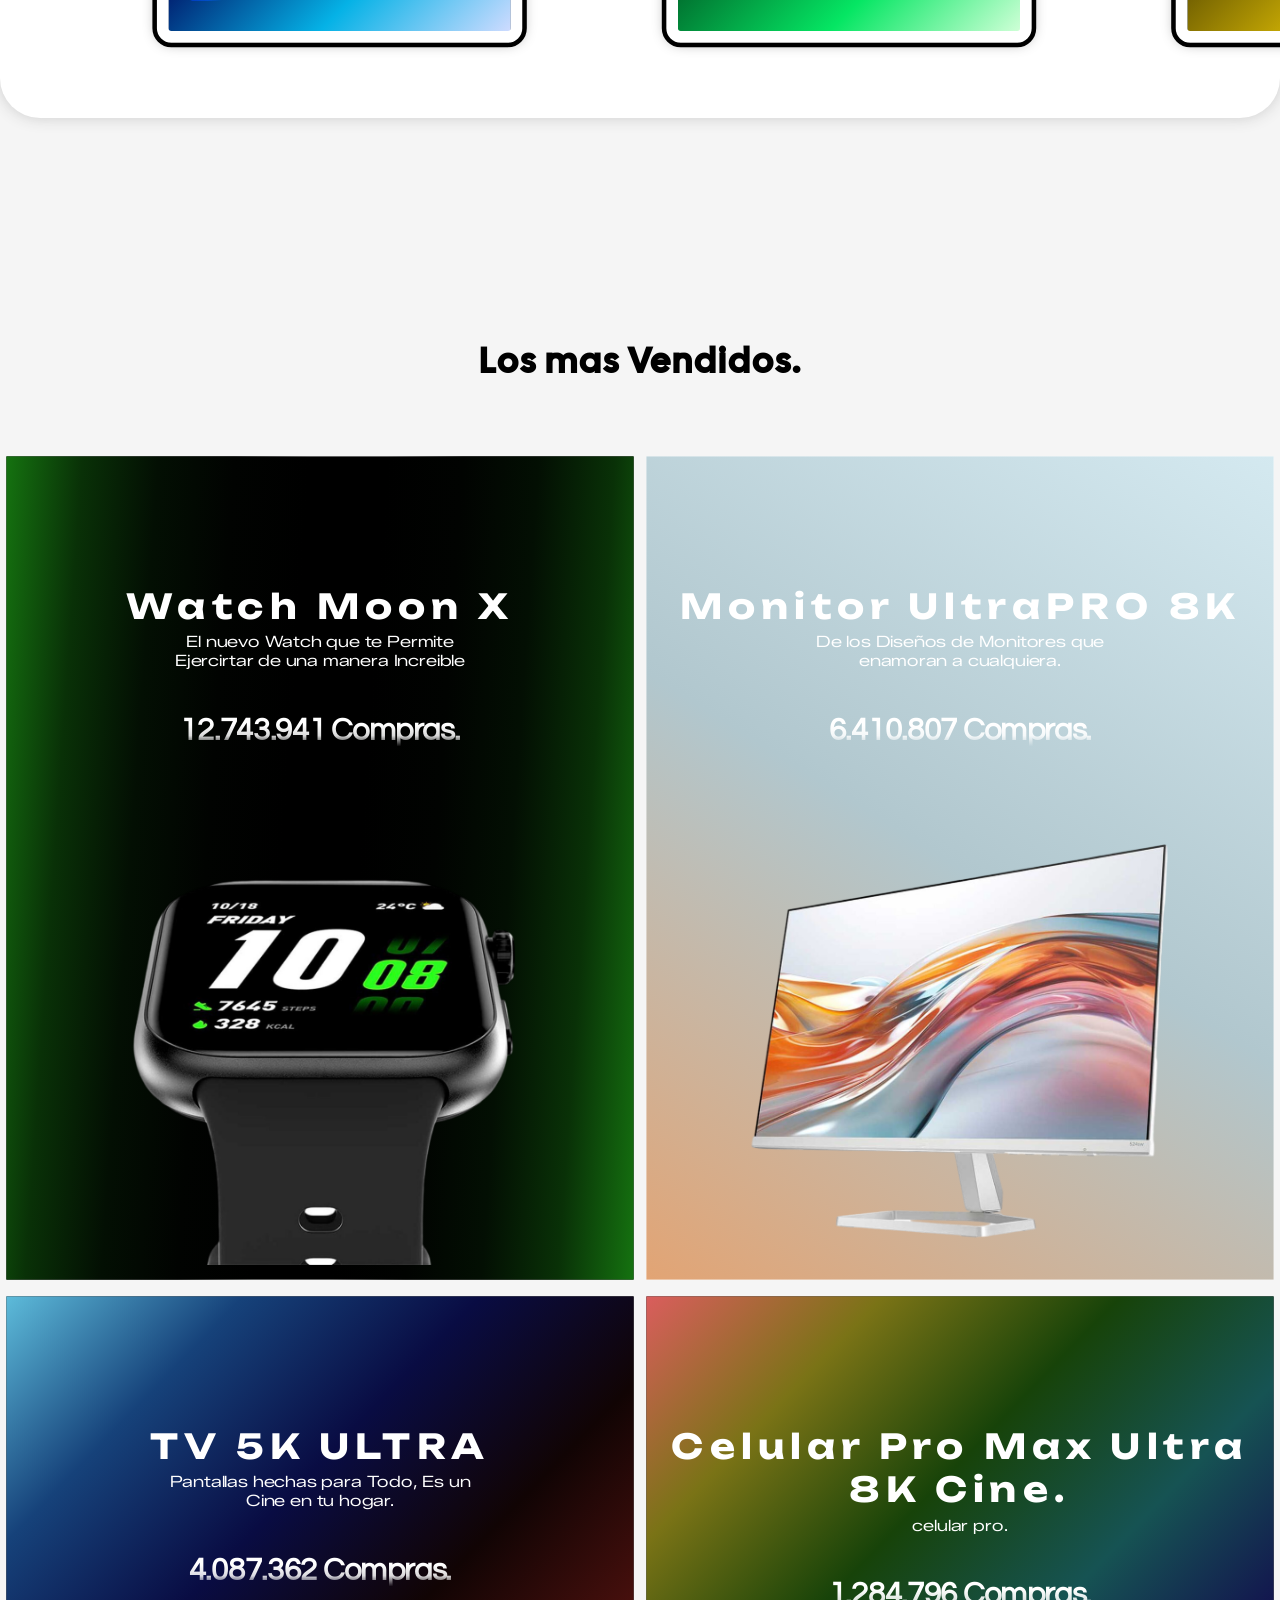
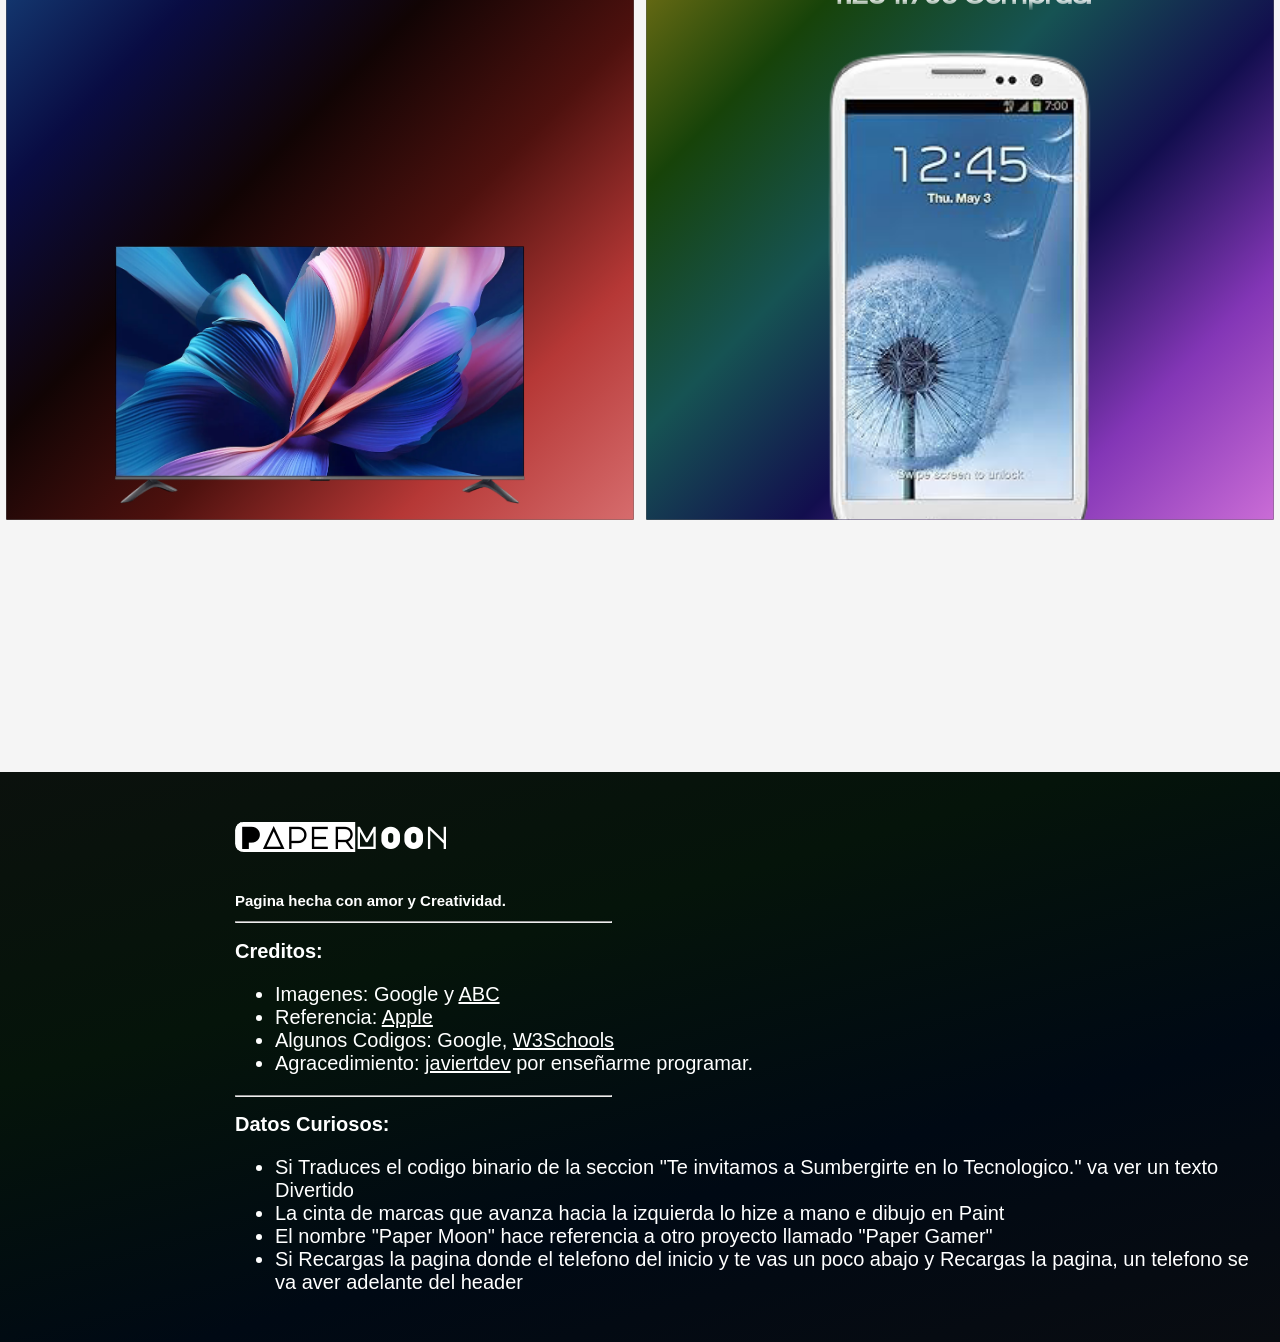
==== commit 557faf2f: "Actulizacion de Papemoon" ====
--- a/index.html
+++ b/index.html
@@ -22,6 +22,8 @@
             <link href="https://fonts.googleapis.com/css2?family=Playfair+Display:ital,wght@0,400..900;1,400..900&display=swap" rel="stylesheet">
 
             <link href="https://fonts.googleapis.com/css2?family=Questrial&display=swap" rel="stylesheet">
+
+            <link href="https://fonts.googleapis.com/css2?family=Fahkwang:ital,wght@0,200;0,300;0,400;0,500;0,600;0,700;1,200;1,300;1,400;1,500;1,600;1,700&display=swap" rel="stylesheet">
 
             <title>Paper Moon</title>
 
@@ -34,32 +36,65 @@
 
             <header class="HeaderStyle">
 
-                <h2 class="TitleStyle"><a id="PAPERstyle">PAper</a>MOOn</h2> 
-
-                <div id="HRvertical" style="margin-left: 120px;">
-                    <img style="margin-left: 9px; margin-top: 38px;" src="Images/detalleTrianguloHR.png" width="20px">
-                    <div id="line-style-top"></div>
-                </div>
-
-                <a href="index.html" class="LINKBUTTONstyle">HOME</a>
-
-                <a href="page-tienda.html" class="LINKBUTTONstyle">SHOP</a>
-
-                <a href="https://github.com/MaxPyxel"><img src="Images/GitHub_Logo.png" width="32px" id="icongithub"></a>
-
-                <div id="HRvertical" style="margin-left: 120px;">
-                    <img style="margin-left: 9px; margin-top: 38px;" src="Images/detalleTrianguloHR.png" width="20px">
-                    <div id="line-style-top"></div>
-                </div>
-
-                <p style="color: #d8d8d856; margin-top: 40px;">Esta Pagina no es real, Es Ficticio, osea que sus productos no son para comprar, solo para visualisar.</p>
+                <h2 class="TitleStyle"><a id="PAPERstyle">PAper</a><span id="MOON-style">MOOn</span></h2>
+
+                <a href="index.html" class="LINKBUTTONstyle">Home
+                    <div class="dropdown-button-top-div">
+                        <div class="div-move-dropdown-div">
+                            <p class="title-dropdown">Home</p>
+                            <h2 class="link-h2-dropdown" style="animation-delay: 0.1s;">Paper On</h2>
+                            <h2 class="link-h2-dropdown" style="animation-delay: 0.15s;">Novedoso</h2>
+                            <h2 class="link-h2-dropdown" style="animation-delay: 0.2s;">Mas Vendidos</h2>
+                            <h2 class="link-h2-dropdown" style="animation-delay: 0.25s;">Teleport Moon</h2>
+                            <div class="AIRE"></div>
+                        </div>
+                    </div>
+                </a>
+
+                <a href="shop.html" class="LINKBUTTONstyle">Store
+                    <div class="dropdown-button-top-div">
+                        <div class="div-move-dropdown-div">
+                            <p class="title-dropdown">Shop</p>
+                            <h2 class="link-h2-dropdown">Computing</h2>
+                            <h2 class="link-h2-dropdown" style="animation-delay: 0.1s;">Telephony</h2>
+                            <h2 class="link-h2-dropdown" style="animation-delay: 0.15s;">Paper On</h2>
+                            <h2 class="link-h2-dropdown" style="animation-delay: 0.2s;">Moon X Mini</h2>
+                            <h2 class="link-h2-dropdown" style="animation-delay: 0.25s;">Pad On</h2>
+                            <p class="title-dropdown">Lastest</p>
+                            <h2 class="link-h2-dropdown" style="animation-delay: 0.3s;">Pad On</h2>
+                            <h2 class="link-h2-dropdown" style="animation-delay: 0.35s;">Triple On</h2>
+                            <h2 class="link-h2-dropdown" style="animation-delay: 0.4s;">LinearMoon</h2>
+                            <div class="AIRE"></div>
+                        </div>
+                    </div>
+                </a>
+
+                <a href="shop.html" class="LINKBUTTONstyle">About
+                    <div class="dropdown-button-top-div">
+                        <div class="div-move-dropdown-div">
+                            <p class="title-dropdown">About</p>
+                            <h2 class="link-h2-dropdown">Paper Moon Company ◘</h2>
+                            <h2 class="link-h2-dropdown" style="animation-delay: 0.1s;">Gmail</h2>
+                            <p class="title-dropdown">About of Company</p>
+                            <h2 class="link-h2-dropdown" style="animation-delay: 0.15s;">Lincense</h2>
+                            <div class="AIRE"></div>
+                        </div>
+                    </div>
+                </a>
+    
+                <a href="shop.html" class="LINKBUTTONstyle">Paper On</a>
+
+                <a href="shop.html" class="LINKBUTTONstyle">MaxMoon</a>
+
+                <a href="https://github.com/MaxPyxel"><img src="Images/GitHub_Logo.png" width="22px" id="icongithub"></a>
+
+                <p style="color: #00000056; margin-top: 18px; margin-left: 40px; font-size: 12px; letter-spacing: -0.4px;">Esta Pagina no es real, Es Ficticio, osea que sus productos no son para comprar, solo para visualisar.</p>
             </header>
-
-
-
+            
             <div class="AIRE"></div>
 
             <section id="CONTENIDO_PRINCIPAL">
+                <div id="fondo-oscuro-CONTENIDO-TOP-2"></div>
                 <div id="Centralizador-central-top">
                     <section id="CONTENIDO_GB">
                         <p id="gb-p-telefono">265GB</p>
@@ -80,8 +115,6 @@
                     </section>
             
                     <section id="CONTENIDO_CENTRAL_TOP">
-                        <div id="fondo-oscuro-CONTENIDO-TOP-1"></div>
-                        <div id="fondo-oscuro-CONTENIDO-TOP-2"></div>
                         <img id="img-nuevo-div-h2" src="Images/background-linear-central2.png">
                         <img id="img-nuevo-div-h2-borroso" src="Images/background-linear-central2.png">
             
@@ -93,8 +126,8 @@
                             </a></h2>
                             <h2 id="hora-fictisia-celular-style">6<a id="pestañeo">:</a>42</h2>
                             <p id="p-precio-style">Y a tan Solo:</p>
-                            <p id="precio-celular-style">464.990$</p>
-                            <p id="p-precio-style-2">Ahorrate <strong>1.000$</strong></p>
+                            <p id="precio-celular-style">262.990$</p>
+                            <p id="p-precio-style-2">Ahorrate <strong>3.000$</strong></p>
                         </div>
                     </section>
                 </div>
@@ -200,7 +233,7 @@
                         <h2 class="name-producto-vendidos-box">Watch Moon X</h2>
                         <p class="desc-producto-vendidos-box">El nuevo Watch que te Permite Ejercirtar de una manera Increible</p>
     
-                        <h1 class="numero-compras-vendidos-box">12.743.942 Compras.</h1>
+                        <h1 class="numero-compras-vendidos-box">12.743.941 Compras.</h1>
     
                         <div class="div-image-vendidos-box">
                             <img class="image-vendidos-bottom-box-1" src="Images/objet-1-images.png" width="489px">
--- a/styles.css
+++ b/styles.css
@@ -1,10 +1,20 @@
 .TitleStyle {
-    color: white;
+    color: rgb(0, 0, 0);
     font-family: "Major Mono Display", sans-serif;
-    margin-left: 120px;
-    margin-top: 30px;
+    margin-left: 320px;
+    margin-top: 12px;
     font-size: 40px;
     display: inline-flex;
+    scale: calc(0.55);
+    cursor: pointer;
+    transition: all 0.22s ease;
+    box-shadow: 0 35px 25px black;
+}
+
+.TitleStyle:hover {
+    filter: invert(100%);
+    color: rgb(255, 255, 255);
+    box-shadow: 0 25px 35px rgb(255, 255, 255);
 }
 
 #HRvertical {
@@ -24,77 +34,150 @@
     border-left: 5px solid white;
 }
 
+#MOON-style {
+    background-color: black;
+    height: 41px;
+    color: white;
+    border-bottom-left-radius: 14px;
+    border-top-right-radius: 14px;
+    border-left: 5px solid rgb(0, 0, 0);
+    border-right: 5px solid rgb(0, 0, 0);
+}
+
 .LINKBUTTONstyle {
-    background-color: white;
     color: black;
-    width: 107px;
-    height: 30px;
-    padding: 10px;
+    height: 100%;
+    text-align: center;
+    font-size: 18px;
+    font-family: "Fahkwang", sans-serif;
+    text-decoration: none;
+    cursor: pointer;
+    margin-left: -40px;
+    padding-left: 45px;
+    padding-right: 45px;
+    transition: ease 0.22s, font-weight 0.26s, outline-width 0.02s, border-radius 1s;
+    scale: calc(0.7);
+    width: max-content;
+    padding-top: 10px;
+}
+
+.LINKBUTTONstyle:hover{
+    opacity: 1;
+    animation-name: hover-linkbutton-anim;
+    animation-duration: 0.28s;
+    border-bottom: 1px solid black;
+}
+
+.LINKBUTTONstyle:hover .dropdown-button-top-div {
+    display: block;
+    animation-name: dropdown-star-anim;
+    animation-duration: 0.48s;
+}
+
+.LINKBUTTONstyle:hover .link-h2-dropdown{
+    animation-name: dropdown-star-2-anim;
+    animation-duration: 0.54s;
+    opacity: 0.9;
+}
+
+.LINKBUTTONstyle:active {
+    color: black;
+    scale: calc(0.75);
+    outline-width: 2px;
+}
+
+@keyframes hover-linkbutton-anim {
+    0% {opacity: 0; color: gray; border-bottom: 16px solid black;}
+    100% { opacity: 1; border-bottom: 1px solid black;}
+}
+
+@keyframes dropdown-star-anim {
+    0% {filter: blur(1px); backdrop-filter: blur(6px); transform: translateY(6px);}
+    100% {filter: blur(0px); backdrop-filter: blur(6px);}
+}
+
+@keyframes dropdown-star-2-anim {
+    0% {opacity: 0; scale: calc(0.62); transform:scaleY(1.8);}
+    100% {opacity: 1; scale: calc(1);}
+}
+
+@keyframes star-web-div-img-phone-new-anim {
+    0% {transform: translateY(60px); opacity: 0; width: 50px;}
+    100% {filter: brightness(100%);}
+}
+
+.dropdown-button-top-div {
+    background-color: rgba(255, 255, 255, 0.877);
+    width: 850px;
+    top: 52px;
+    z-index: 55;
+    backdrop-filter: blur(0px);
+    display: none;  
+    cursor: default;
+    position: absolute;
+    left: 0;
+    border-bottom-left-radius: 50px;
+    border-bottom-right-radius: 50px;
     border: 1px solid black;
-    outline: 5px solid white;
-    text-align: center;
-    font-size: 25px;
-    font-family: "Zalando Sans Expanded", sans-serif;
-    text-decoration: none;
-    cursor: pointer;
-    margin-top: 22px;
-    margin-left: 50px;
-    padding-left: 22px;
-    transition: ease 0.12s, font-weight 0.26s, outline-width 0.02s;
-    display: inline-flex;
-    scale: calc(0.7);
-}
-
-.LINKBUTTONstyle:hover {
-    outline-width: 11px;
-    outline-style: double;
-    color: white;
-    background-color: black;
-    border-radius: 2px;
-}
-
-.LINKBUTTONstyle:active {
-    background-color: white;
+    border-top: 0px solid transparent;
+}
+
+.div-move-dropdown-div {
+    width: 250px;
+    text-align: left;
+    margin-left: 140px;
+}
+
+.link-h2-dropdown {
+    font-family: "Cal Sans", fantasy;
+    color: #363636;
+    width: max-content;
+    transition: all 0.12s ease, transform 0.88s;
+    cursor: pointer;
+    font-size: 52px;
+    margin-bottom: 15px;
+    margin-top: 5px;
+    opacity: 0;
+    border-bottom: 2px dashed rgba(0, 0, 0, 0.226);
+}
+
+.link-h2-dropdown:hover {
     color: black;
-    outline-width: 2px;
+    letter-spacing: 3px;
+    transform: skewX(12deg);
+    opacity: 1;
+}
+
+.title-dropdown {
+    margin-top: 60px;
+    color: #858585;   
 }
 
 .HeaderStyle {
-    background-color: rgba(0, 0, 0, 0.623);
-    width: 100%;
-    height: 90px;
-    border-bottom: 1px black;
+    background-color: rgba(255, 255, 255, 0.877);
+    width: 100%;    
+    height: 44px;
     padding: 1px;
     padding-right: 15px;
-    margin-top: -8px;
-    margin-left: -8px;
-    box-shadow: 0 0 15px black;
     position: fixed;
-    display: inline-flex;
-    z-index: 2;
-    border-bottom: 0.1px solid rgba(255, 255, 255, 0.315);
+    display: flex;
+    z-index: 20;
 }
 
 .Blur-Background-Effect {
     background-color: rgba(0, 0, 0, 0);
-    backdrop-filter: blur(16px);
+    backdrop-filter: blur(2px);
     z-index: 1;
     position: fixed;
     width: 100%;
-    height: 90px;
+    height: 44px;
     padding: 1px;
     padding-right: 15px;
-    margin-top: -8px;
-    margin-left: -8px;
 }
 
 .AIRE {
     width: 100%;
-    height: 83px;
-    padding: 1px;
-    padding-right: 15px;
-    margin-top: -8px;
-    margin-left: -8px;
+    height: 44px;
 }
 
 .Image-Central {
@@ -137,6 +220,7 @@
     background-color: #f5f5f5;
     font-family: Arial, Helvetica, sans-serif;
     color: black;
+    margin: 0;
 }
 
 
@@ -322,7 +406,7 @@
     margin-top: 465px;
     height: 120px;
     animation-name: start-web-animation-anim-3;
-    animation-duration: 1.8s;
+    animation-duration: 1.85s;
     animation-timing-function: cubic-bezier(0.175, 0.285, 1.32, 1.275);
 }
 
@@ -399,8 +483,13 @@
 
 #icongithub {
     margin-left: 40px;
-    margin-top: 34px;
-    position: absolute;
+    margin-top: 12px;
+    transition: all ease 0.22s;
+    filter: invert(100%);
+}
+
+#icongithub:hover {
+    scale: calc(1.2);
 }
 
 #circle-vidrio-detalle-1 {
@@ -597,20 +686,8 @@
   100% {background-position: -510% 0%}
 }
 
-#fondo-oscuro-CONTENIDO-TOP-1 {
-    background-color: black;
-    margin: -8px;
-    margin-left: -100%;
-    position: absolute;
-    width: 100%;
-    height: 1091px;
-    margin-top: -205px;
-    z-index: -15;
-}
-
 #fondo-oscuro-CONTENIDO-TOP-2 {
     background-color: black;
-    margin: -8px;
     position: absolute;
     width: 100%;
     height: 1091px;
@@ -793,8 +870,6 @@
     background-image: linear-gradient(164deg ,#251825, #5c2283, #0059C5, #1e2631);
     padding: 30px;
     margin-top: 360px;
-    margin-left: -8px;
-    margin-right: -8px;
 }
 
 .title-especial-top-1 {
@@ -1075,8 +1150,5 @@
 .footer {
     background-image: linear-gradient(164deg ,#0b110d, #05140a, #000914, #090c11);
     padding: 30px;
-    margin-bottom: -8px;
-    margin-left: -8px;
-    margin-right: -8px;
     height: 510px;
 }
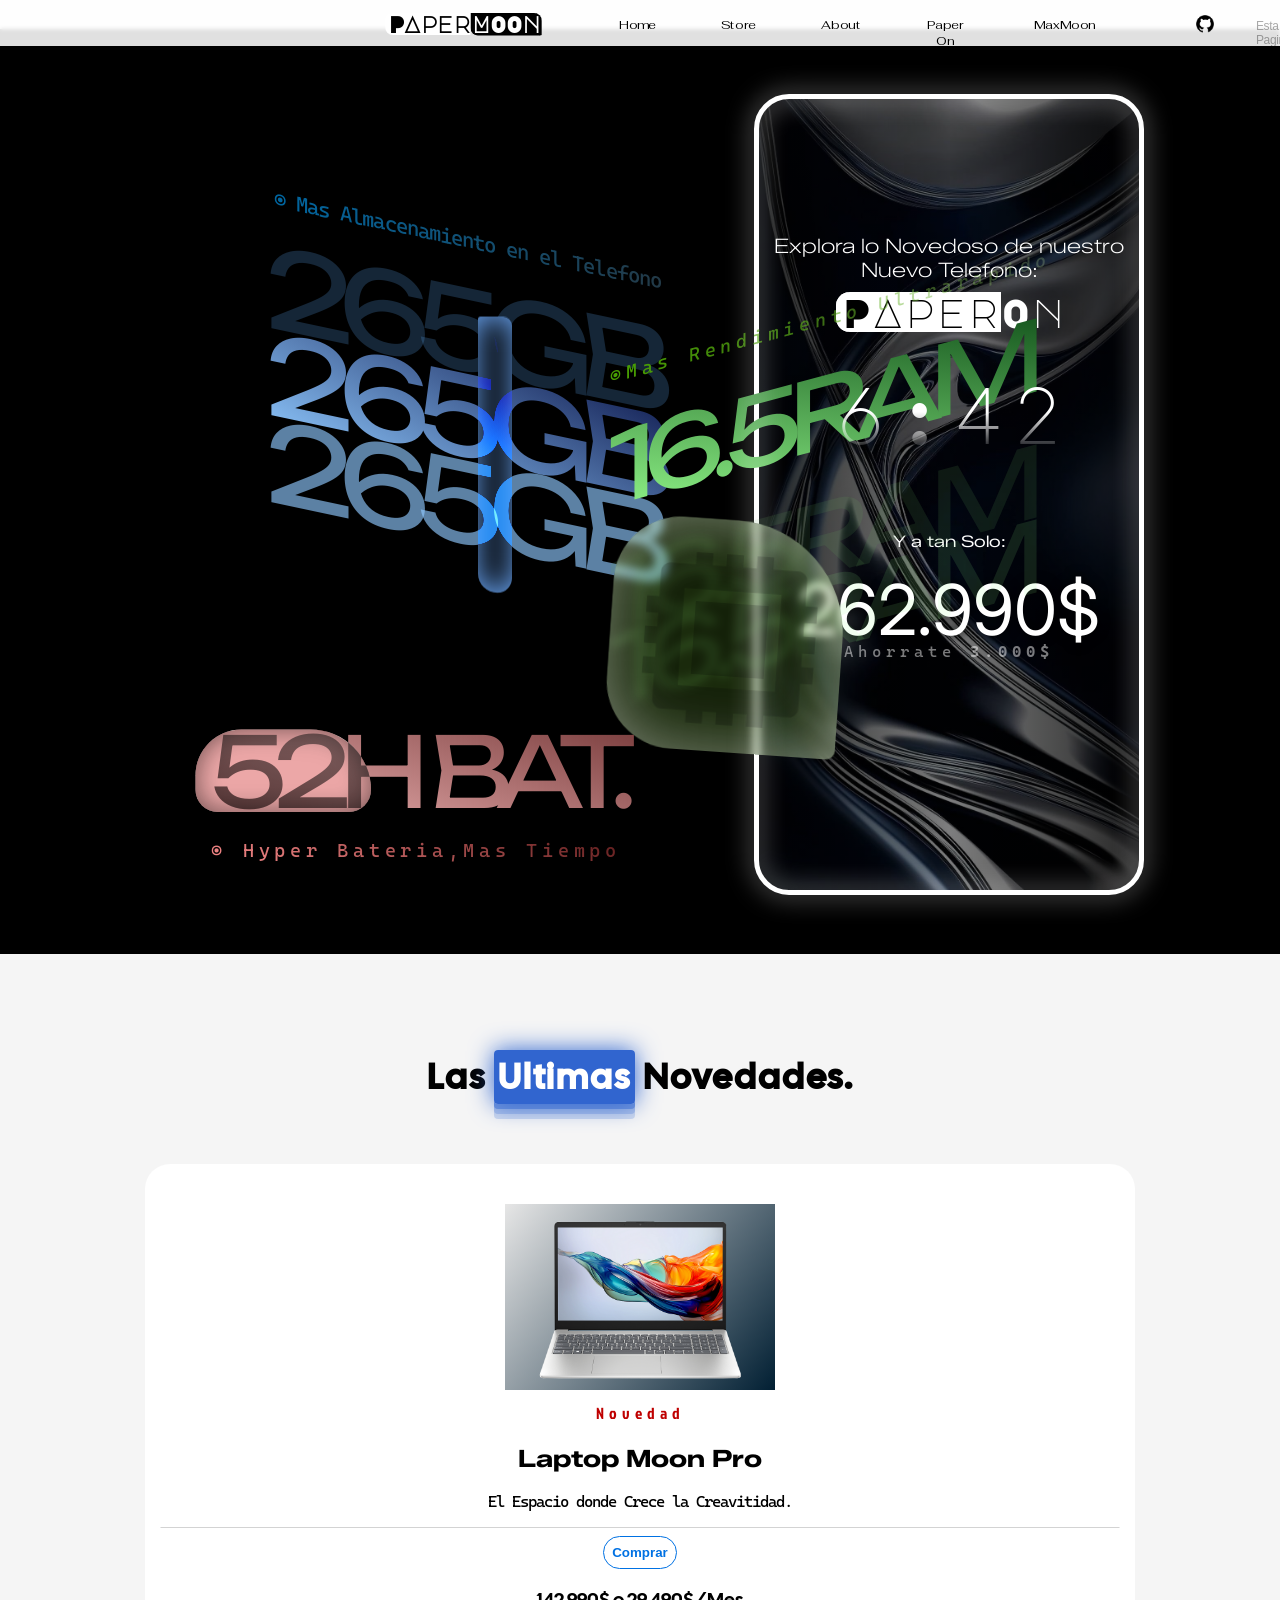
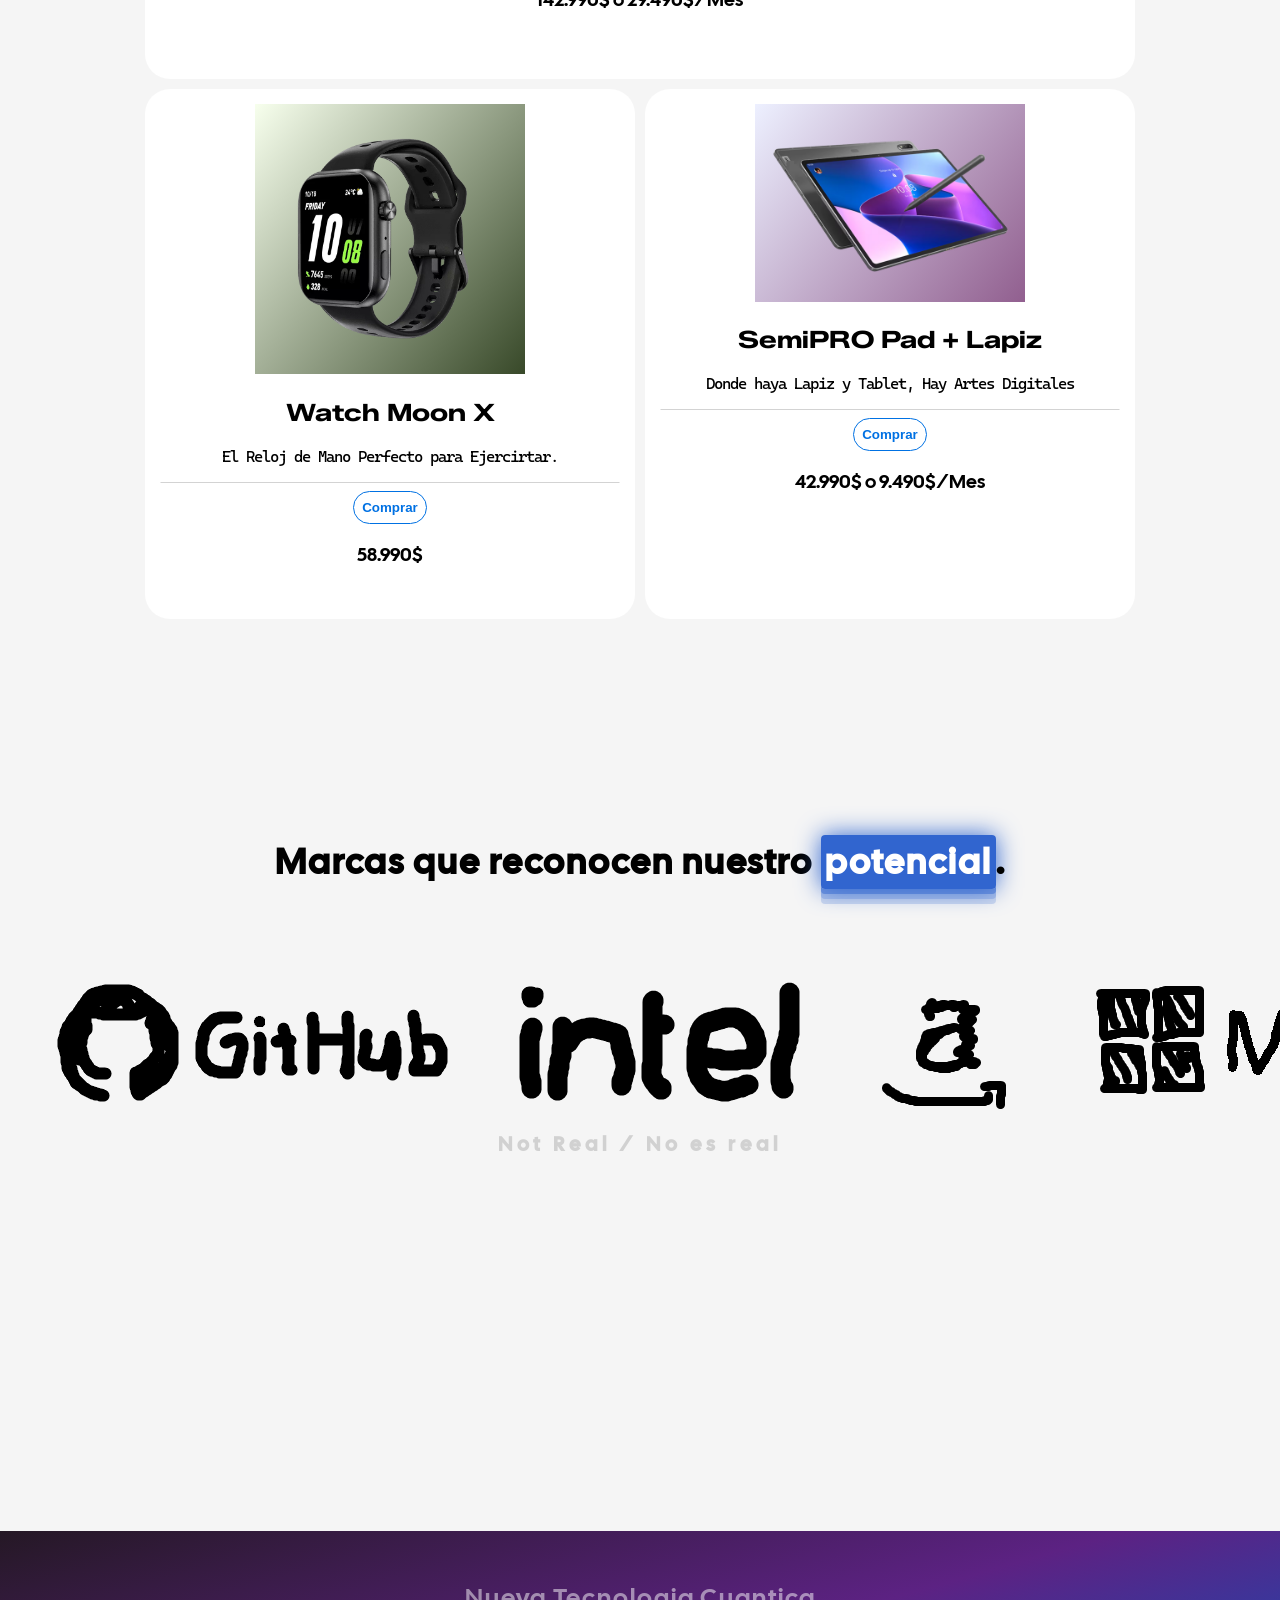
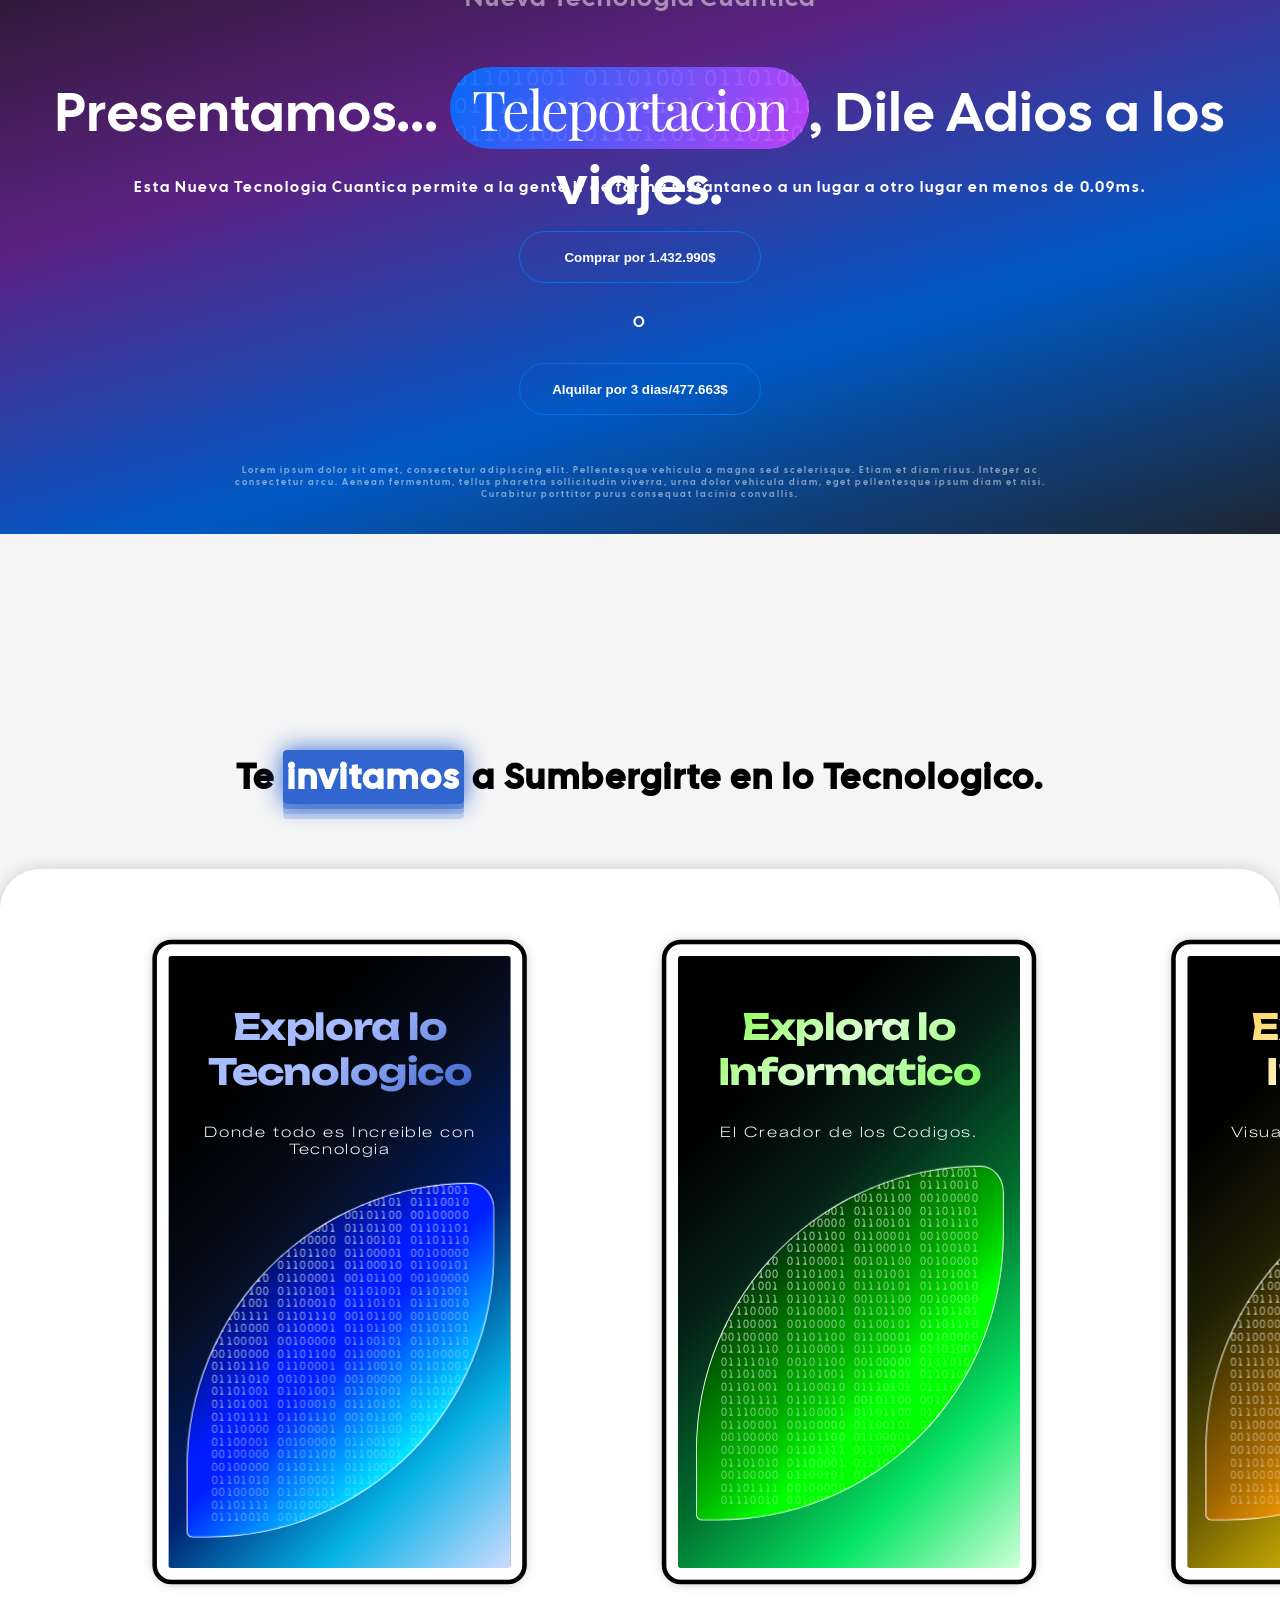
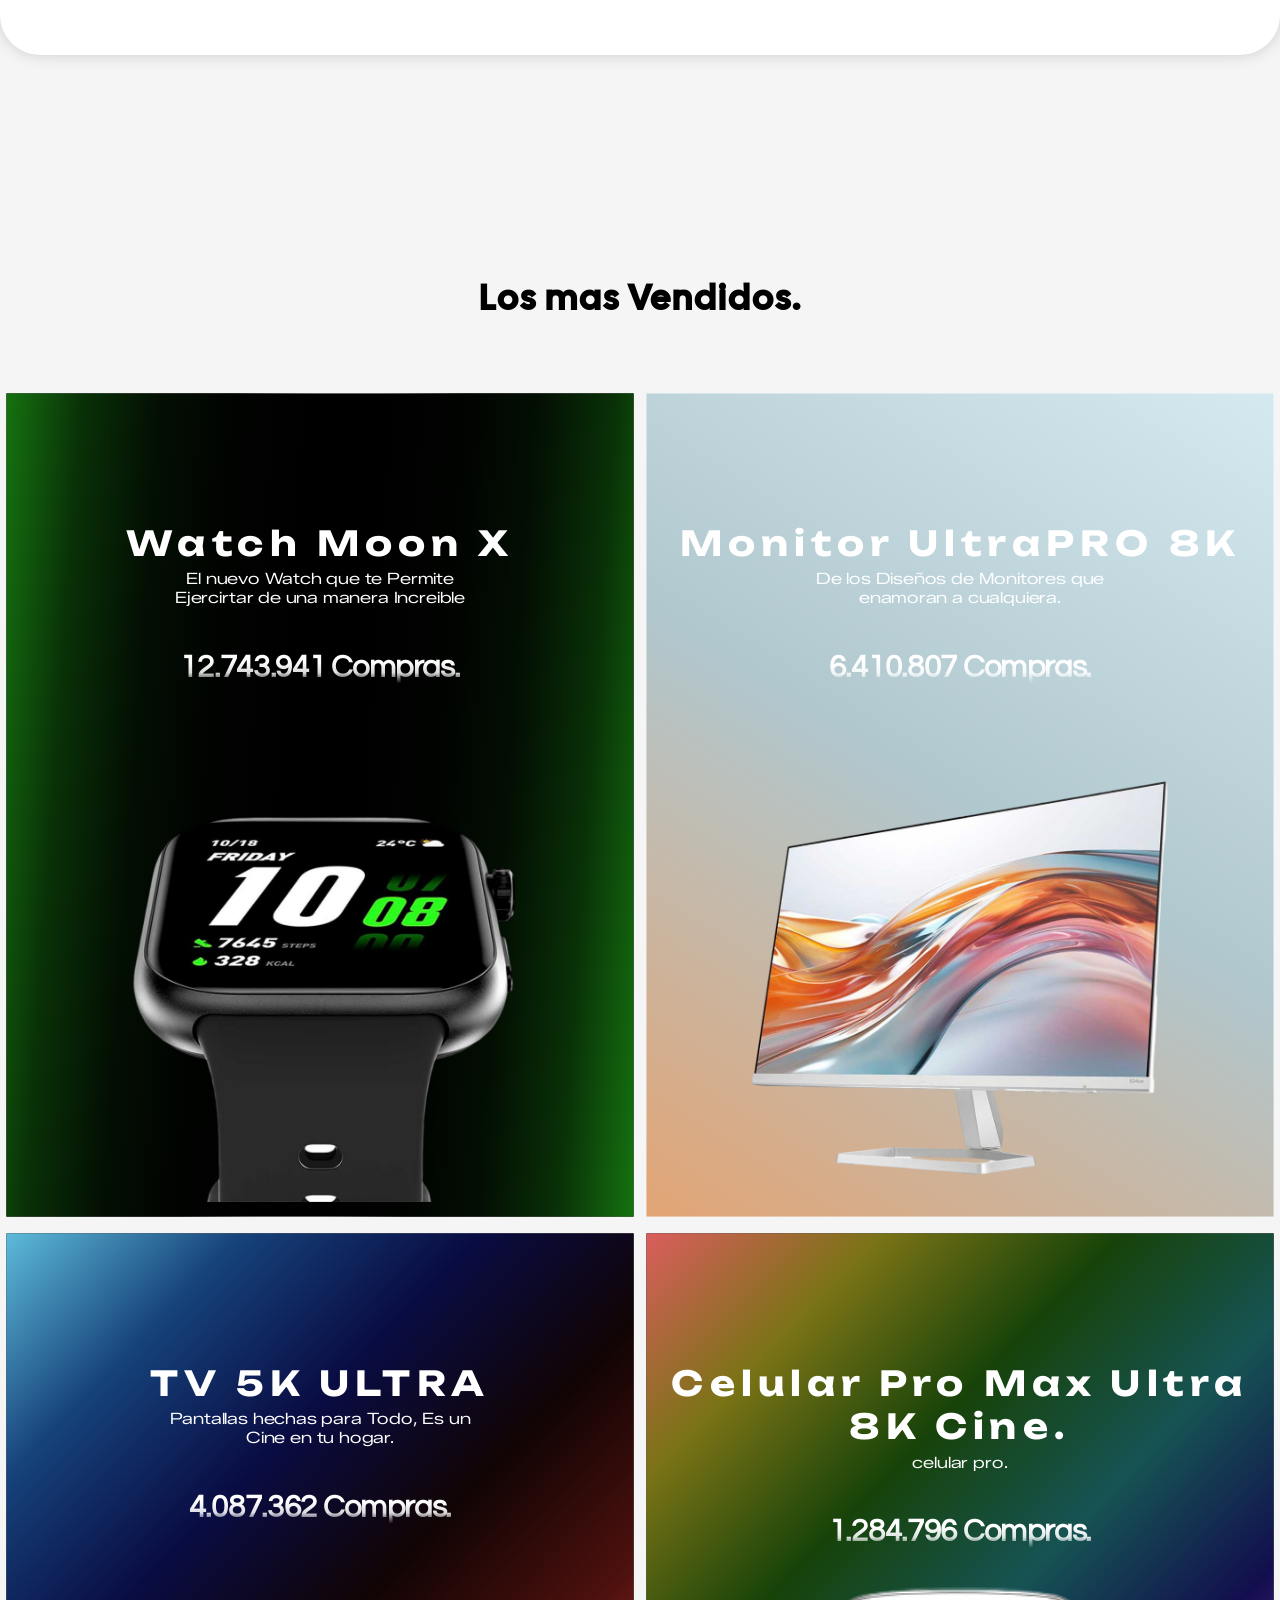
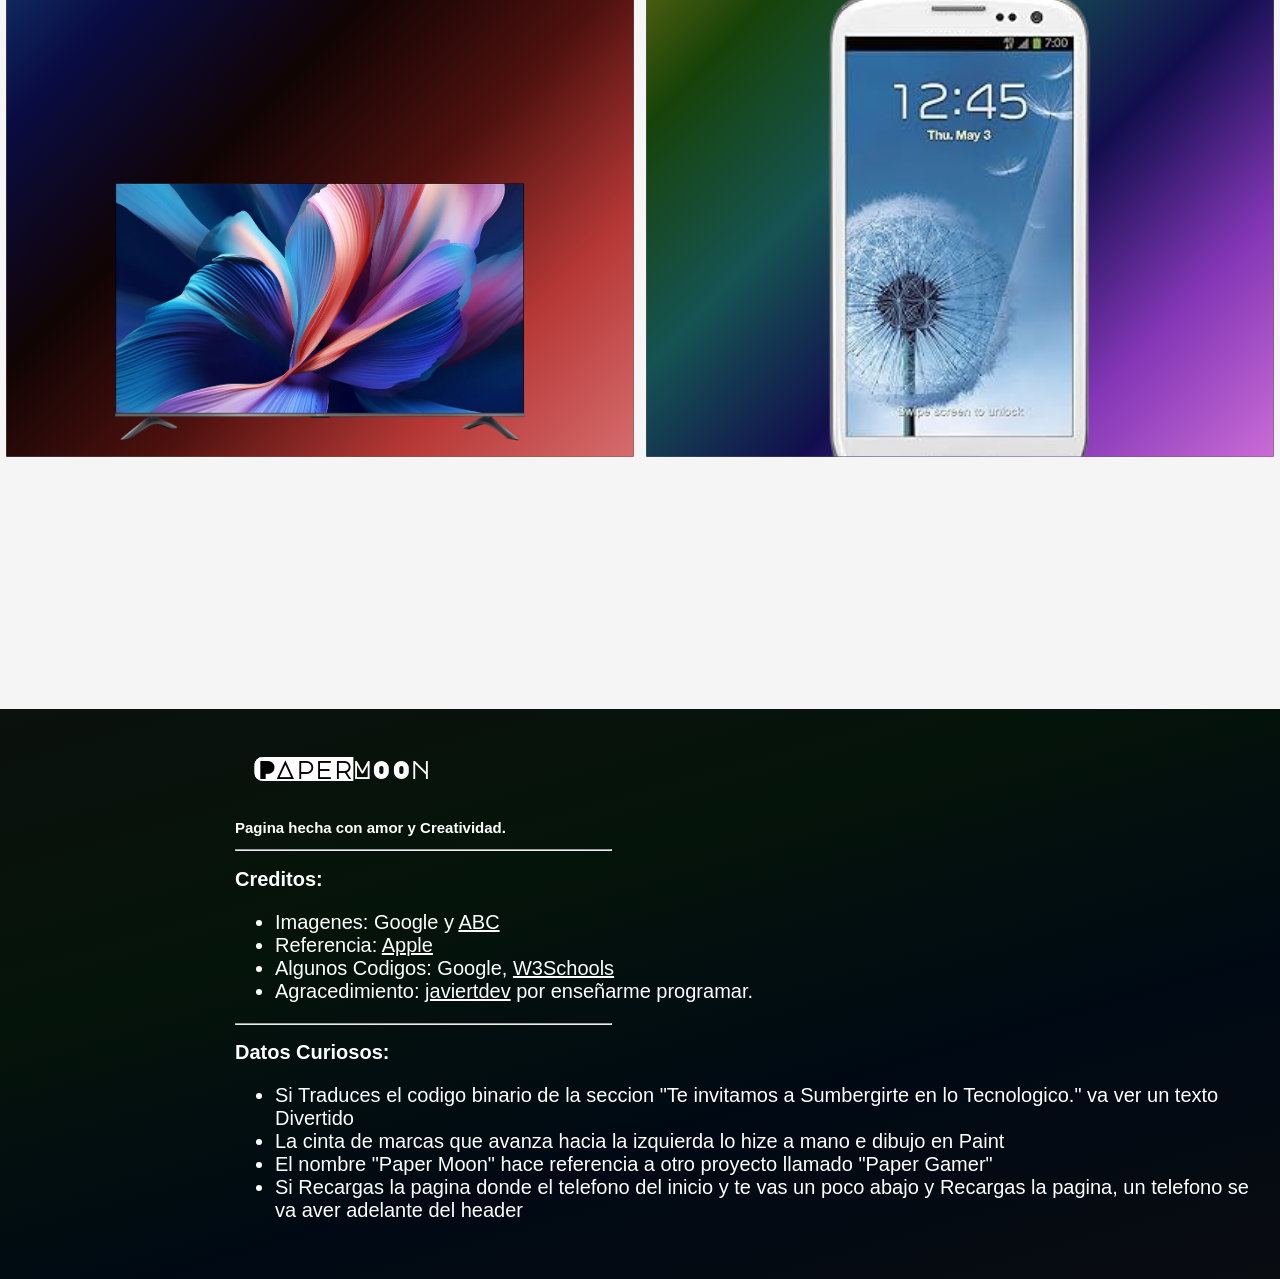
==== commit 4847901c: "Mejora Liviana" ====
--- a/index.html
+++ b/index.html
@@ -110,15 +110,16 @@
                     
                     <section id="CONTENIDO_BATERIA">
                         <p id="bateria-p-telefono">52H BAT.</p>
-                        <p id="Extra-Strong-style-bateria">◉ Hyper Bateria, Mas Tiempo</p>
+                        <p id="Extra-Strong-style-bateria">◉ Hyper Bateria,Mas Tiempo</p>
                         <div id="circle-vidrio-detalle-3"></div>
                     </section>
             
                     <section id="CONTENIDO_CENTRAL_TOP">
-                        <img id="img-nuevo-div-h2" src="Images/background-linear-central2.png">
-                        <img id="img-nuevo-div-h2-borroso" src="Images/background-linear-central2.png">
+                        <div id="img-nuevo-div-h2"></div>
             
                         <div id="borde-celular-style"></div>
+
+                        <div id="borde-celular-style-2"></div>
             
                         <div id="div-top-nuevotelefono">
                             <h2 id="prestetacion-text-top">Explora lo Novedoso de nuestro Nuevo Telefono:<p id="p-Telefono">
--- a/styles.css
+++ b/styles.css
@@ -206,8 +206,7 @@
 }
 
 #CONTENIDO_CENTRAL_TOP {
-    background-color: transparent;
-    width: 100%;
+    width: 380px;
     margin: 0 auto;
 }
 
@@ -225,36 +224,34 @@
 
 
 #div-top-nuevotelefono {
-    background-color: transparent;
-    margin-left: 720px;
-    margin-top: 31px;
-    width: 450px;
+    margin-left: 5px;
+    width: 380px;
 }
 
 #prestetacion-text-top {
     color: white;
     z-index: 2;
-    margin-top: 120px;
-    letter-spacing: 5px;
+    margin: auto;
+    margin-top: 190px;
     font-family: "Zalando Sans Expanded", sans-serif;
     font-weight: lighter;
     text-align: center;
-    width: 400px;
-    font-size: 24px;
-    margin-left: 25px;
+    width: 380px;
+    font-size: 20px;
 }
 
 #img-nuevo-div-h2 {
-    width: 440px;
-    margin-top: -110px;
-    margin-left: 720px;
+    width: 380px;
+    height: 791px;
+    margin-top: -140px;
     border: 5px white solid;
     position: absolute;
     border-radius: 35px;
     z-index: -1;
-    filter: blur(2px);
-    -webkit-mask-image: linear-gradient(black, black);
-    mask-image: linear-gradient(black, black);
+    background-color: brown;
+    background-image: linear-gradient(to right, rgba(0, 0, 0, 0.85), rgba(0, 0, 0, 0.5), rgba(0, 0, 0, 0.85)), url(Images/wallpaper-PaperOn.png);
+    background-repeat: no-repeat;
+    background-size: cover;
     animation-name: prender-telefono-start-anim;
     animation-duration: 1.2s;
 }
@@ -269,7 +266,7 @@
     color: white;
     font-family: "Major Mono Display", sans-serif;  
     font-weight: bolder;
-    font-size: 50px;
+    font-size: 40px;
     text-align: center;
     margin-top: 10px;
     letter-spacing: 2px;
@@ -283,23 +280,6 @@
 @keyframes text-rotate-linear-gradient {
     0% {letter-spacing: 0px;}
     100% {letter-spacing: 22px;}
-}
-
-#img-nuevo-div-h2-borroso {
-    width: 440px;
-    height: 420px;
-    margin-top: 686px;
-    filter: blur(6px);
-    transform: rotate(180deg);
-    margin-left: 720px;
-    border: 5px white double;
-    position: absolute;
-    border-radius: 35px;
-    z-index: -1;
-    -webkit-mask-image: linear-gradient(transparent, rgba(0, 0, 0, 0.075), rgba(0, 0, 0, 0.199), black);
-    mask-image: linear-gradient(transparent, rgba(0, 0, 0, 0.075), rgba(0, 0, 0, 0.192), black);
-    animation-name: prender-telefono-start-anim;
-    animation-duration: 1.2s;
 }
 
 #gb-p-telefono {
@@ -385,6 +365,8 @@
 #CONTENIDO_GB {
     margin-top: -120px;
     width: 660px;
+    margin-left: 80px;
+    scale: calc(0.85);
     position: absolute;
     animation-name: start-web-animation-anim;
     animation-duration: 1.8s;
@@ -393,7 +375,9 @@
 
 #CONTENIDO_RAM {
     position: absolute;
-    margin-left: 1250px;
+    right: 0;
+    margin-right: 110px;
+    scale: calc(0.75);
     height: 120px;
     animation-name: start-web-animation-anim-2;
     animation-duration: 1.8s;
@@ -403,7 +387,8 @@
 #CONTENIDO_BATERIA {
     position: absolute;
     margin-left: 100px;
-    margin-top: 465px;
+    margin-top: 365px;
+    scale: calc(0.75);
     height: 120px;
     animation-name: start-web-animation-anim-3;
     animation-duration: 1.85s;
@@ -428,12 +413,11 @@
 }
 
 #borde-celular-style {
-    width: 440px;
-    height: 782px;
-    filter: blur(2px);
+    width: 380px;
+    height: 791px;
+    filter: blur(12px);
     transform: rotate(180deg);
-    margin-left: 720px;
-    margin-top: -110px;
+    margin-top: -140px;
     border: 5px white double;
     background-color: black;
     opacity: 0;
@@ -446,6 +430,17 @@
     z-index: 3;
 }
 
+#borde-celular-style-2 {
+    width: 380px;
+    height: 791px;
+    filter: blur(12px);
+    margin-top: -140px;
+    border: 5px white double;
+    position: absolute;
+    border-radius: 35px;
+    z-index: 3;
+}
+
 @keyframes invisble-start-telefono-anim {
     0% {opacity: 1;}
     82% {opacity: 1;}
@@ -453,11 +448,13 @@
 }
 
 #hora-fictisia-celular-style {
-    color: white;
+    color: #fff;
     text-align: center;
     font-weight: lighter;
-    font-size: 90px;
-    letter-spacing: 5px;
+    border-radius: 16px;
+    font-size: 80px;
+    width: max-content;
+    margin: 0 auto;
     font-family: "Major Mono Display", sans-serif;
     -webkit-mask-image: linear-gradient(to top, rgba(0, 0, 0, 0), black, black);
     mask-image: linear-gradient(to top, rgba(0, 0, 0, 0), black, black);
@@ -661,7 +658,7 @@
 #precio-celular-style {
     text-align: center;
     color: white;
-    font-size: 90px;
+    font-size: 70px;
     margin-top: 0px;
     font-family: "Inter", Arial, Helvetica, sans-serif;
     text-shadow: 0 0 12px black;
@@ -670,14 +667,15 @@
 #p-precio-style {
     text-align: center;
     color: white;
+    margin-top: 80px;
     font-family: "Zalando Sans Expanded", sans-serif;
 }
 
 #p-precio-style-2 {
     text-align: center;
-    color: black;
+    color: rgba(255, 255, 255, 0.479);
     margin-top: -80px;
-    letter-spacing: 15px;
+    letter-spacing: 5px;
     font-family: "Cascadia Mono";
 }
 
@@ -690,7 +688,7 @@
     background-color: black;
     position: absolute;
     width: 100%;
-    height: 1091px;
+    height: 925px;
     margin-top: -205px;
     z-index: -15;
 }
@@ -772,8 +770,6 @@
 
 .image-novedades-producto {
     background-image: linear-gradient(-52deg, #011f33, #e6e6e6);
-    border-radius: 20px;
-    box-shadow: 0 0 16px rgba(0, 0, 0, 0.425) inset;
     padding: 10px;
 }
 
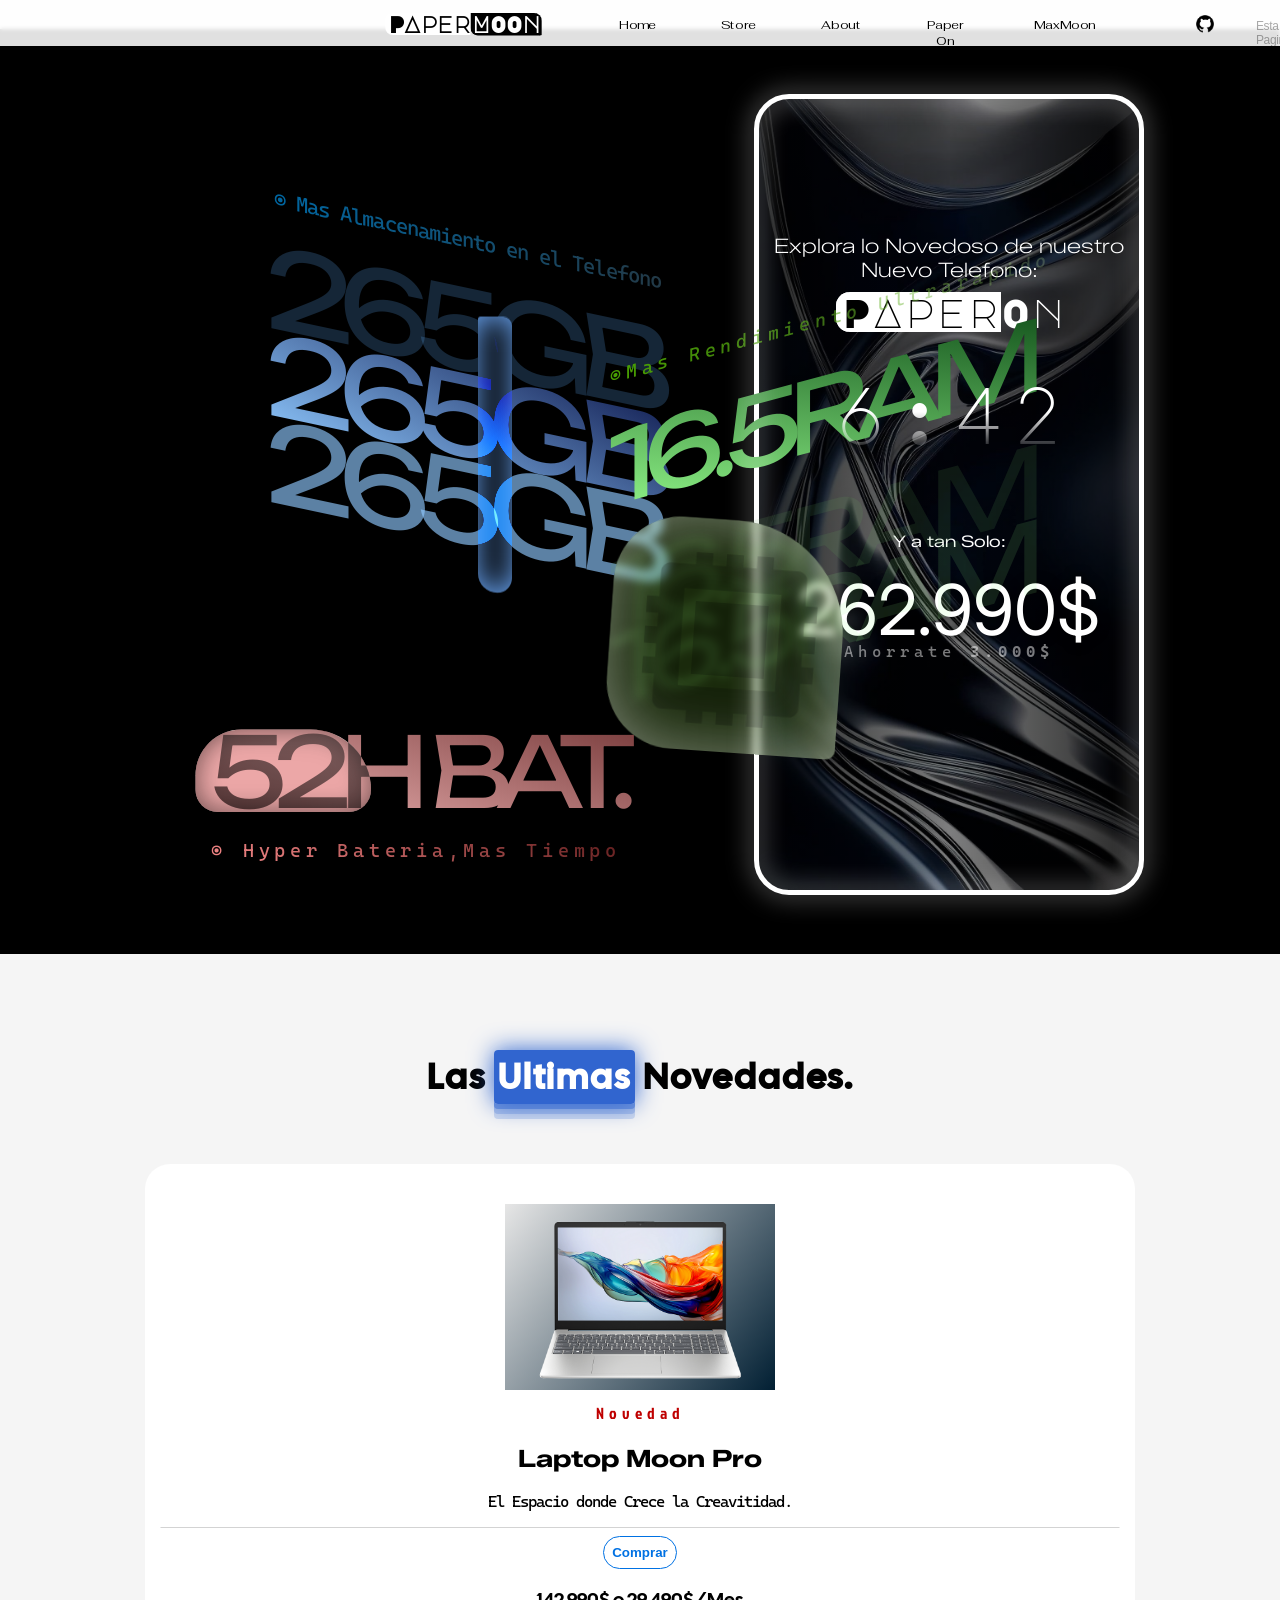
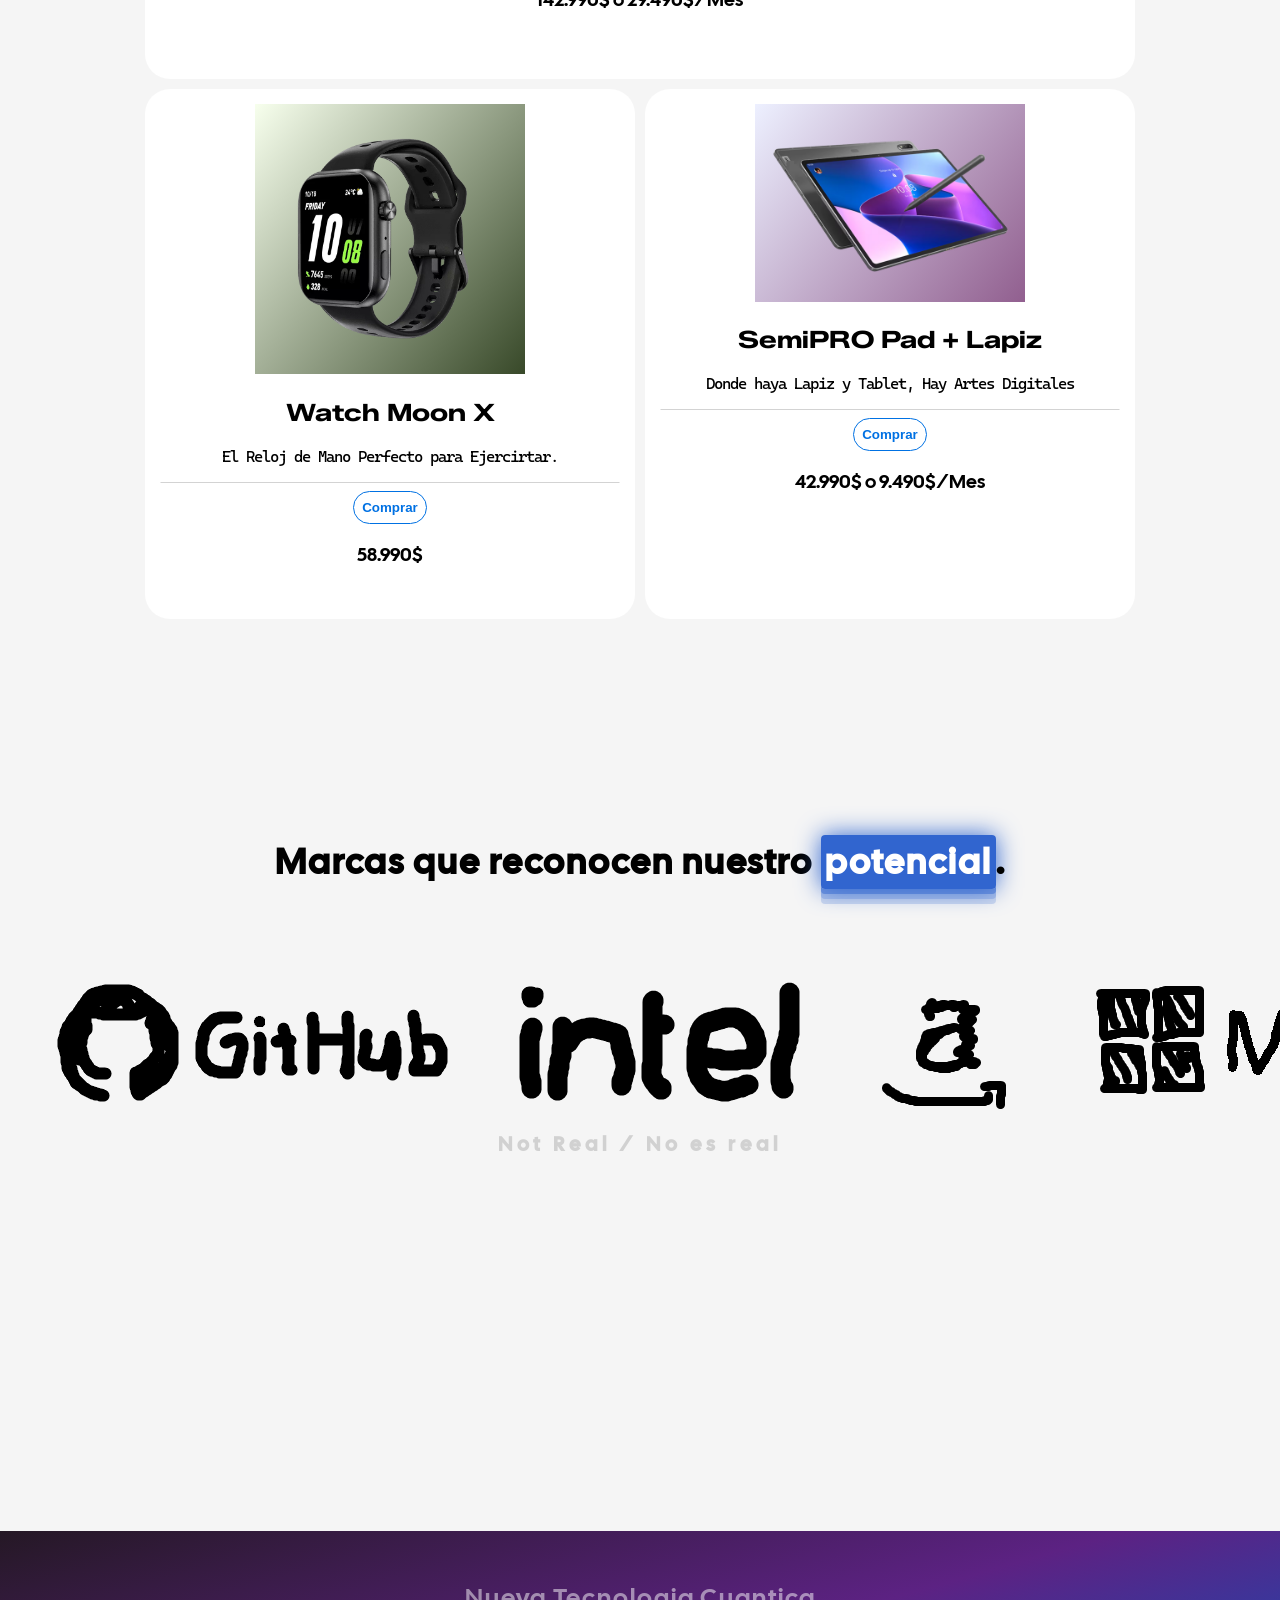
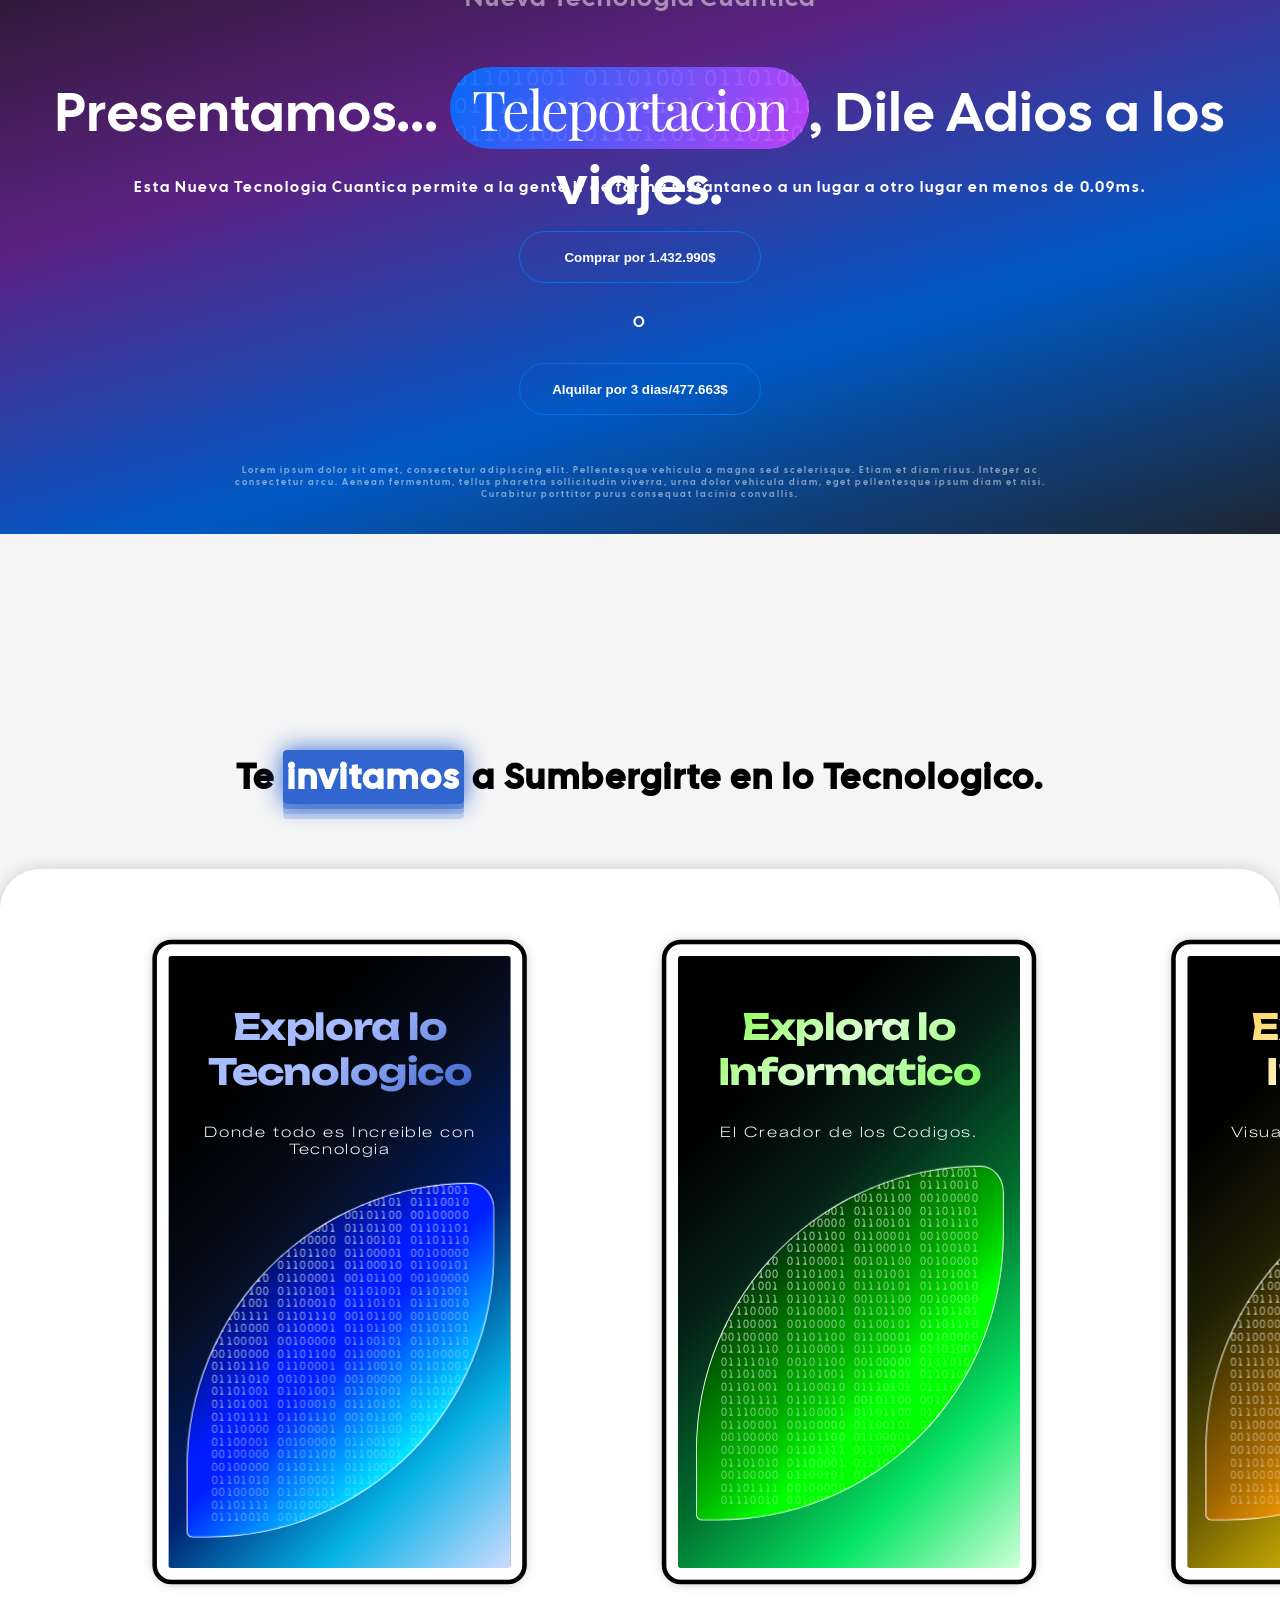
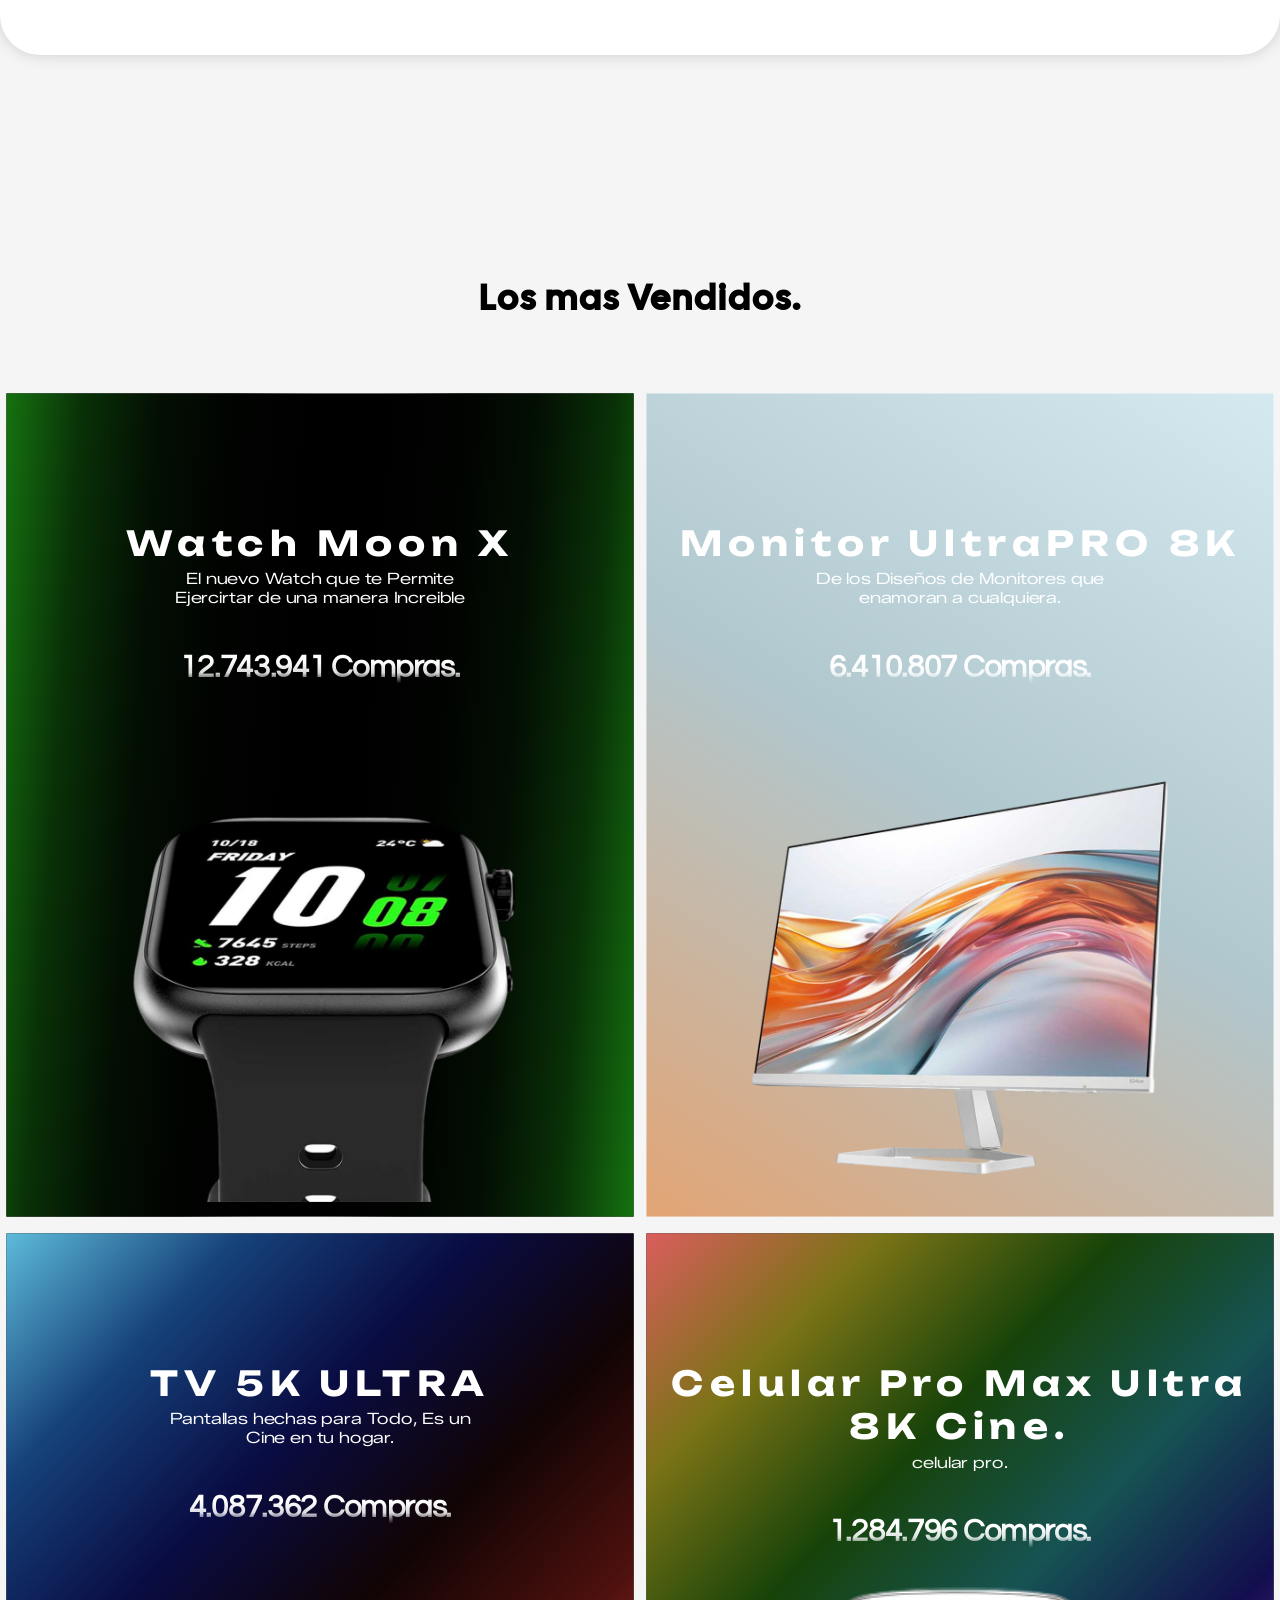
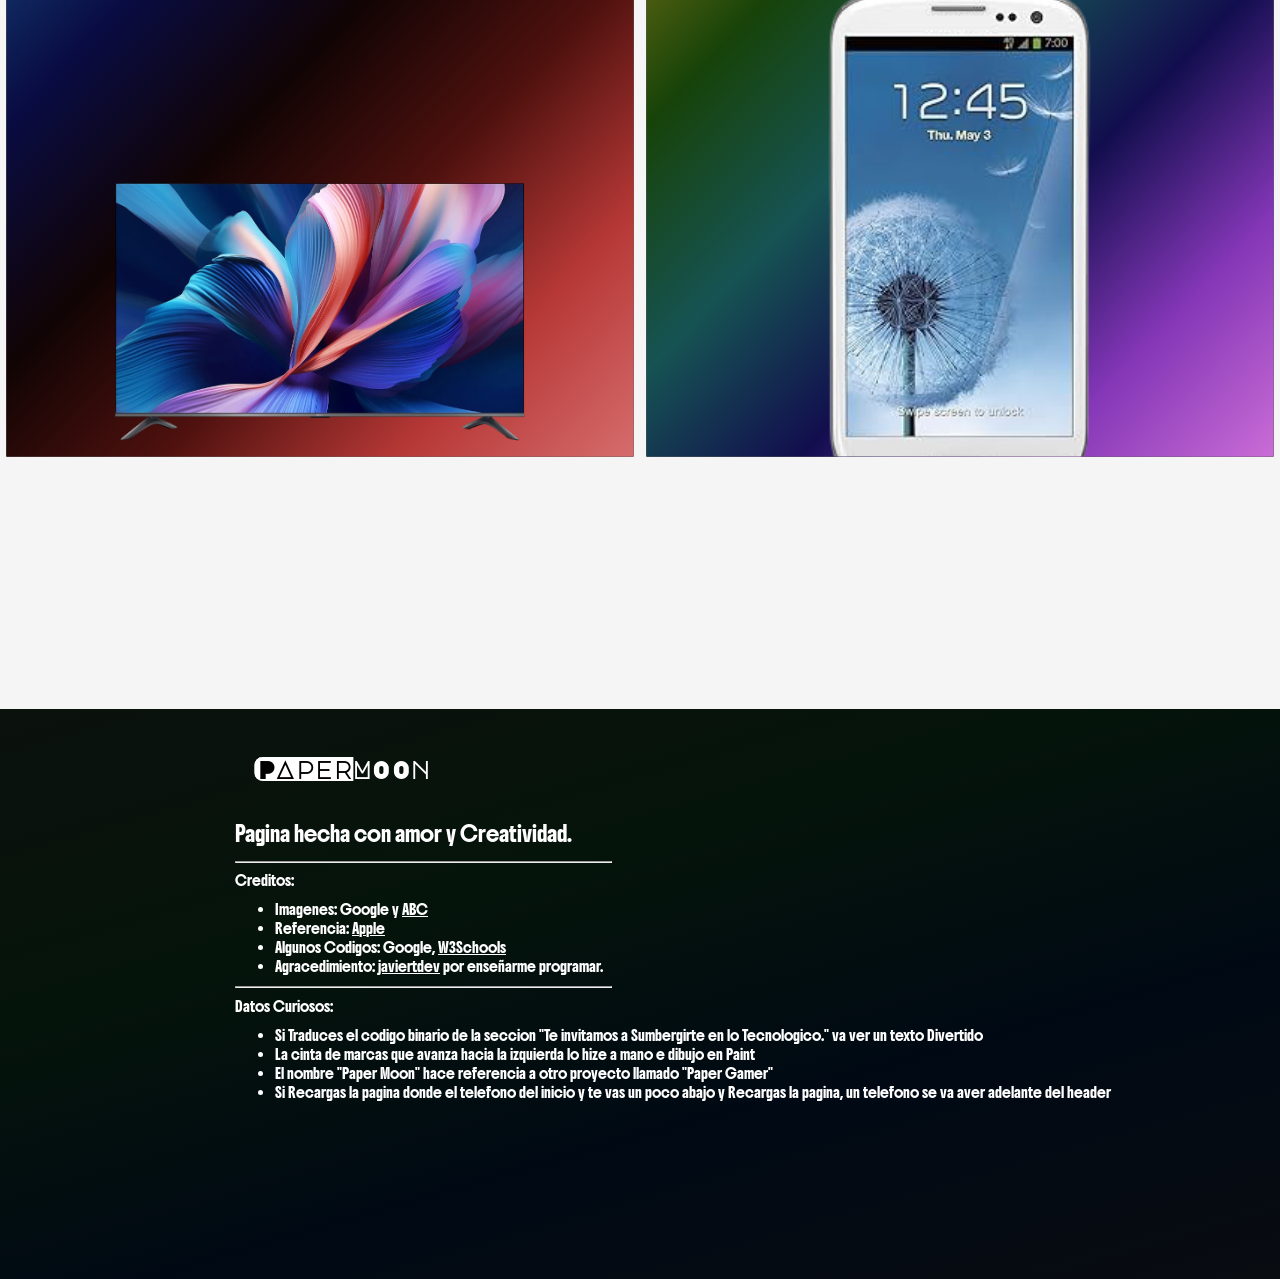
==== commit 6d810ba2: "Mini correción de error" ====
--- a/index.html
+++ b/index.html
@@ -4,6 +4,8 @@
             <link href="https://fonts.googleapis.com/css2?family=Major+Mono+Display&display=swap" rel="stylesheet">
 
             <link href="https://fonts.googleapis.com/css2?family=Zalando+Sans+Expanded:ital,wght@0,200..900;1,200..900&display=swap" rel="stylesheet">
+            
+            <link href="https://fonts.googleapis.com/css2?family=Boldonse&display=swap" rel="stylesheet">
 
             <link href="https://fonts.googleapis.com/css2?family=Unbounded:wght@200..900&display=swap" rel="stylesheet">
 
@@ -281,16 +283,16 @@
 
             <div class="AIRE" style="margin-top: 200px;"></div>
 
-            <div class="footer">
+           <div class="footer">
                 <p style="width: 620px; scale: calc(0.6); margin-bottom: 30px;" id="p-Telefono"><a id="PAPERstyle">PAper</a>MOOn</p>
 
-                <h2 style="color: white; margin-left: 205px; font-size: 15px; font-family: 'Gill Sans', 'Gill Sans MT', Calibri, 'Trebuchet MS', sans-serif;">Pagina hecha con amor y Creatividad.</h2>
+                <h2 style="color: white; margin-left: 205px; font-size: 15px; font-weight: 100; font-family: 'Boldonse';">Pagina hecha con amor y Creatividad.</h2>
 
                 <hr style="margin-left: 205px; width: 375px;">
 
-                <h2 style="color: white; margin-left: 205px; font-size: 20px; font-family: 'Gill Sans', 'Gill Sans MT', Calibri, 'Trebuchet MS', sans-serif;">Creditos:</h2>
+                <h2 style="color: white; margin-left: 205px; font-size: 10px; font-weight: 100; font-family: 'Boldonse';">Creditos:</h2>
                 
-                <ul style="color: white; margin-left: 205px; font-size: 20px; font-family: 'Gill Sans', 'Gill Sans MT', Calibri, 'Trebuchet MS', sans-serif;">
+                <ul style="color: white; margin-left: 205px; font-size: 10px; font-weight: 100; font-family: 'Boldonse';">
                     <li>Imagenes: Google y <a style="color: white;" href="https://www.abc.cl">ABC</a></li>
                     <li>Referencia: <a style="color: white;" href="https://www.apple.com"> Apple</a></li>
                     <li>Algunos Codigos: Google, <a style="color: white;" href="https://www.w3schools.com">W3Schools</a></li>
@@ -299,9 +301,9 @@
 
                 <hr style="margin-left: 205px; width: 375px;">
 
-                <h2 style="color: white; margin-left: 205px; font-size: 20px; font-family: 'Gill Sans', 'Gill Sans MT', Calibri, 'Trebuchet MS', sans-serif;">Datos Curiosos:</h2>
-
-                <ul style="color: white; margin-left: 205px; font-size: 20px; font-family: 'Gill Sans', 'Gill Sans MT', Calibri, 'Trebuchet MS', sans-serif;">
+                <h2 style="color: white; margin-left: 205px; font-size: 10px; font-weight: 100; font-family: 'Boldonse';">Datos Curiosos:</h2>
+
+                <ul style="color: white; margin-left: 205px; font-size: 10px; font-weight: 100; font-family: 'Boldonse';">
                     <li>Si Traduces el codigo binario de la seccion "Te invitamos a Sumbergirte en lo Tecnologico." va ver un texto Divertido</li>
                     <li>La cinta de marcas que avanza hacia la izquierda lo hize a mano e dibujo en Paint</li>
                     <li>El nombre "Paper Moon" hace referencia a otro proyecto llamado "Paper Gamer"</li>
